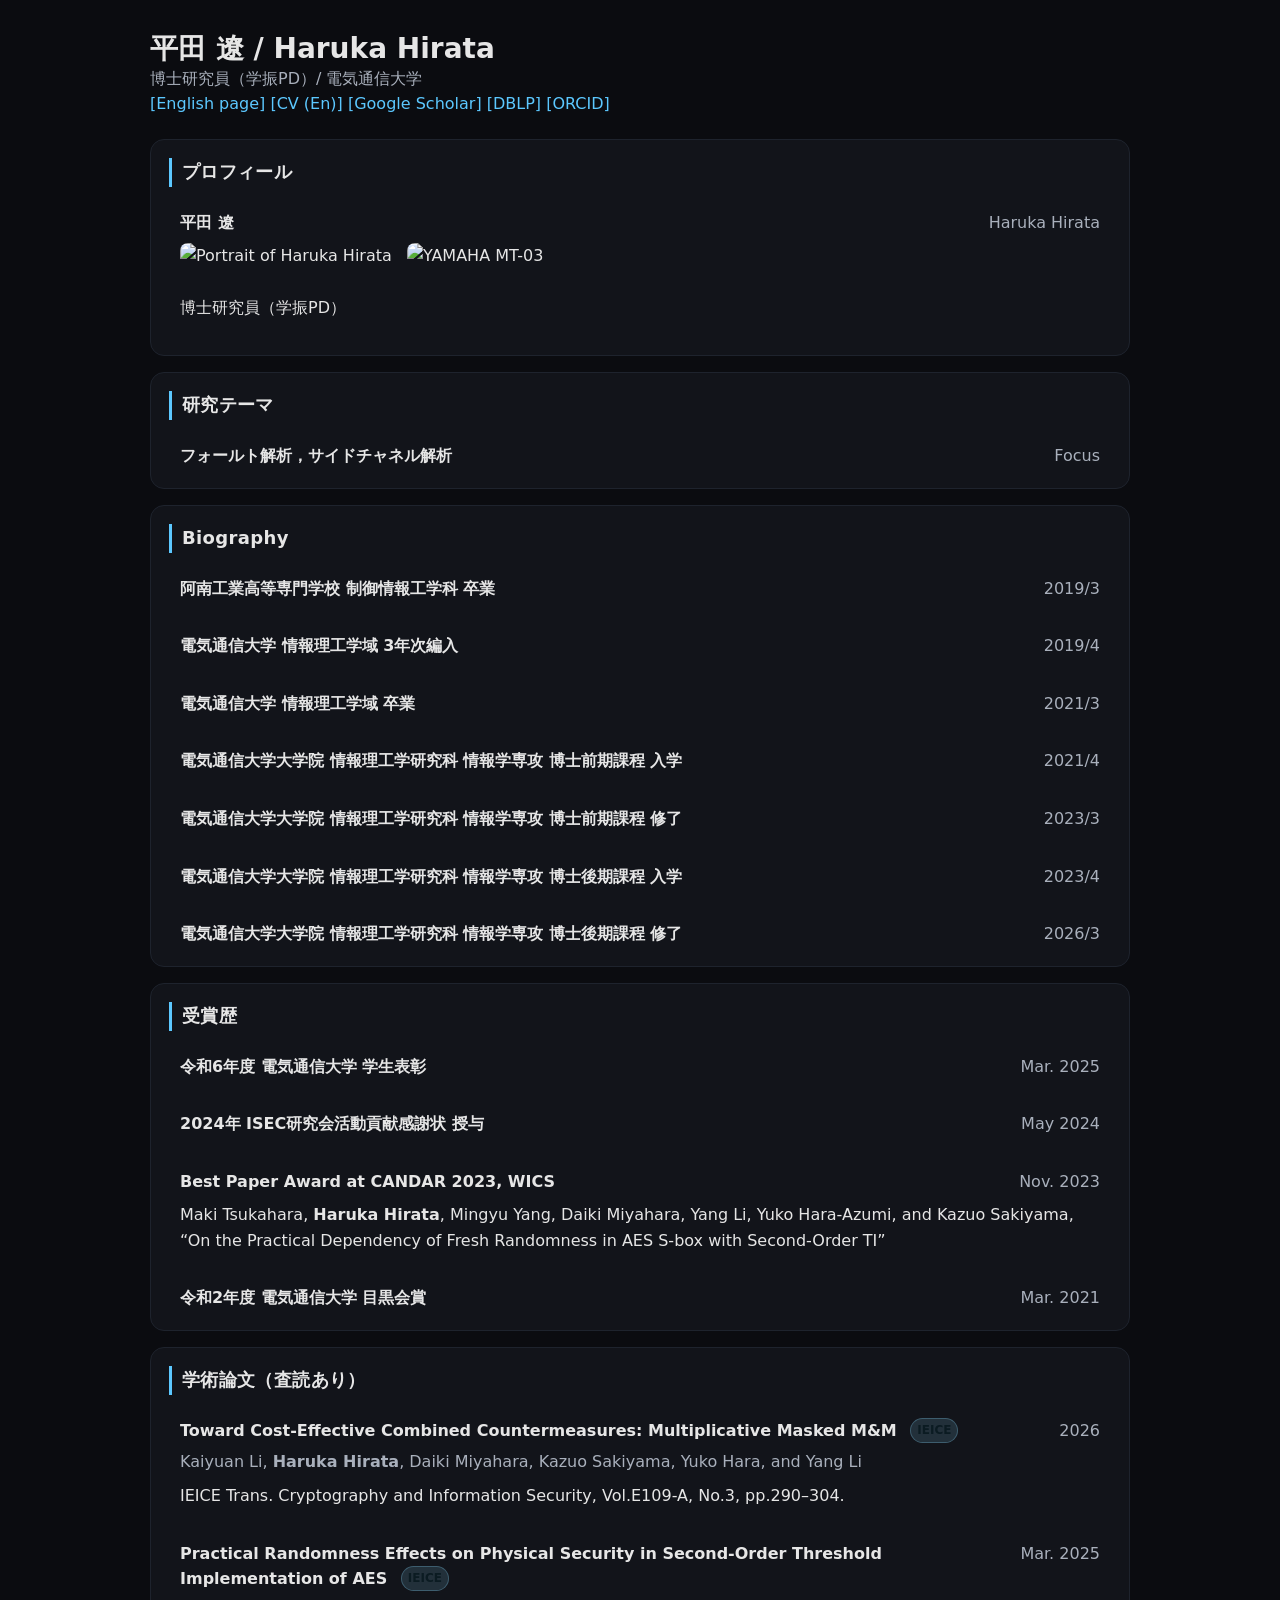
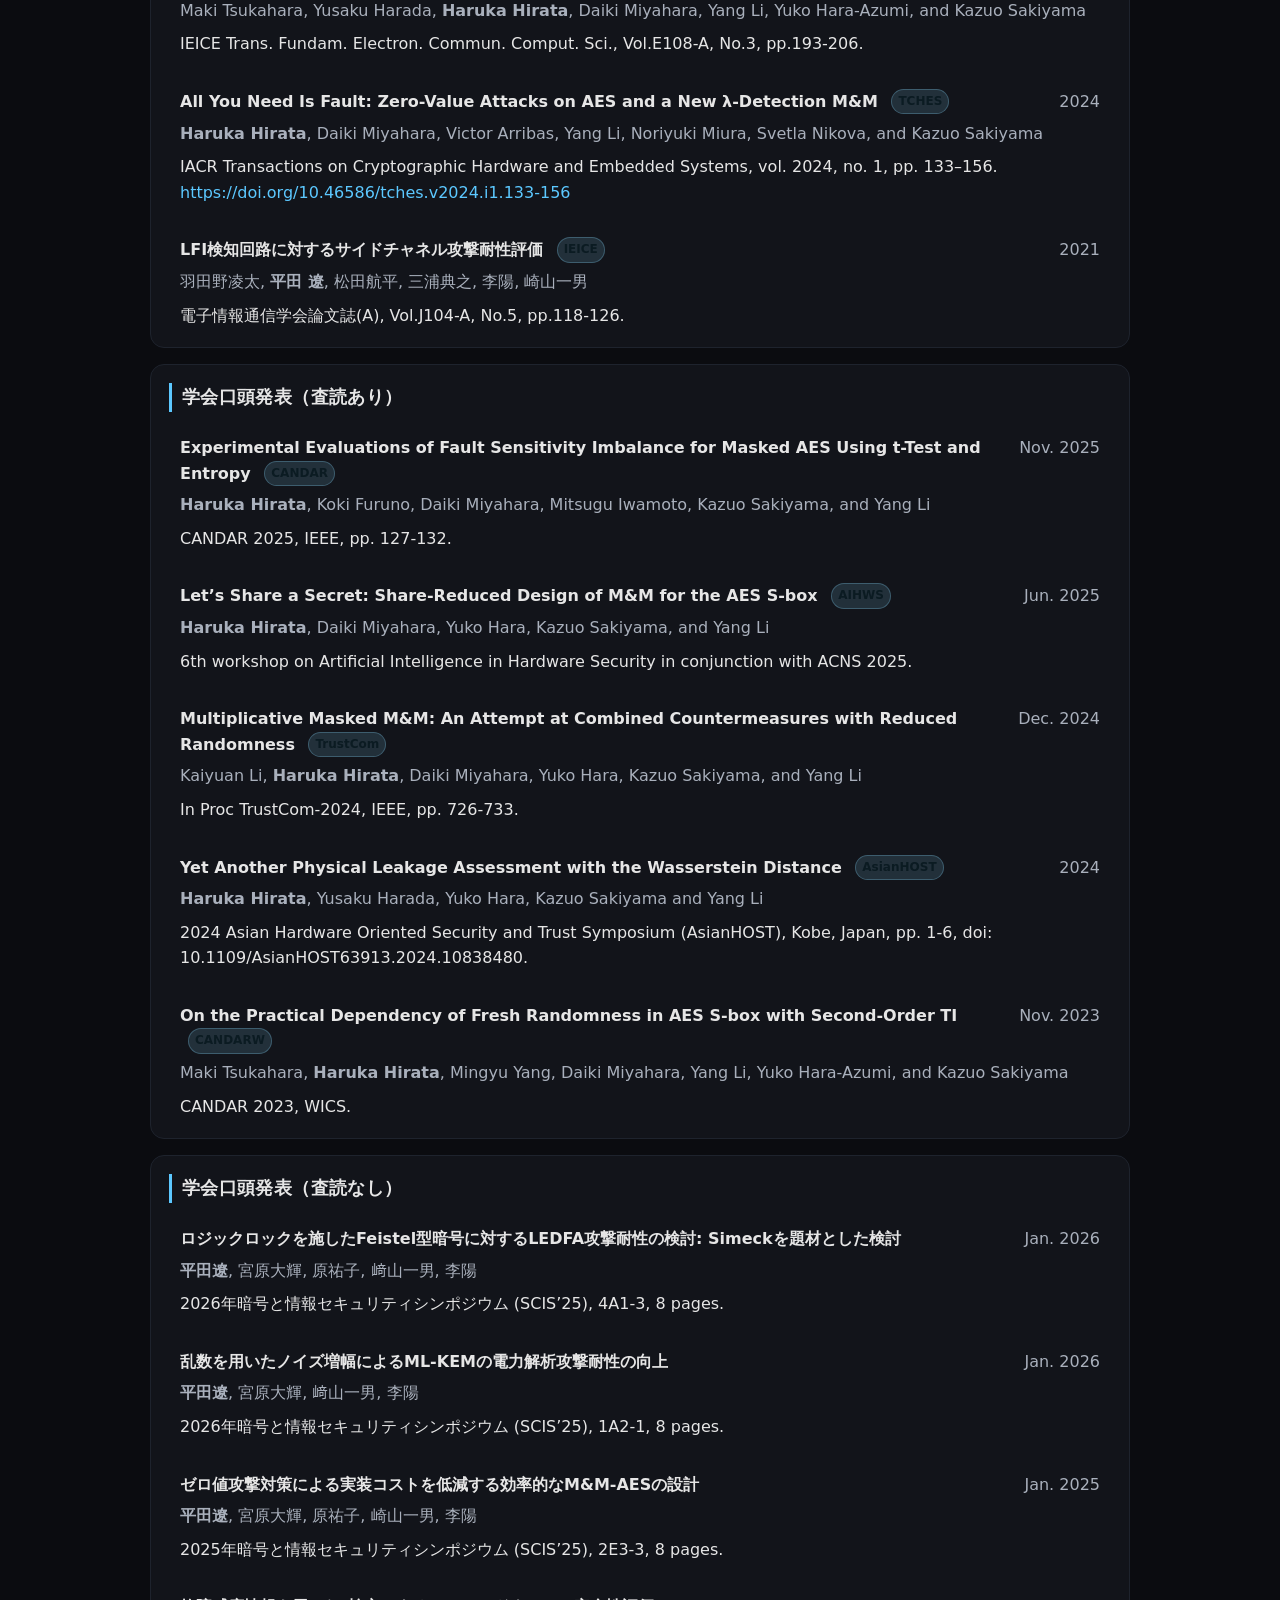
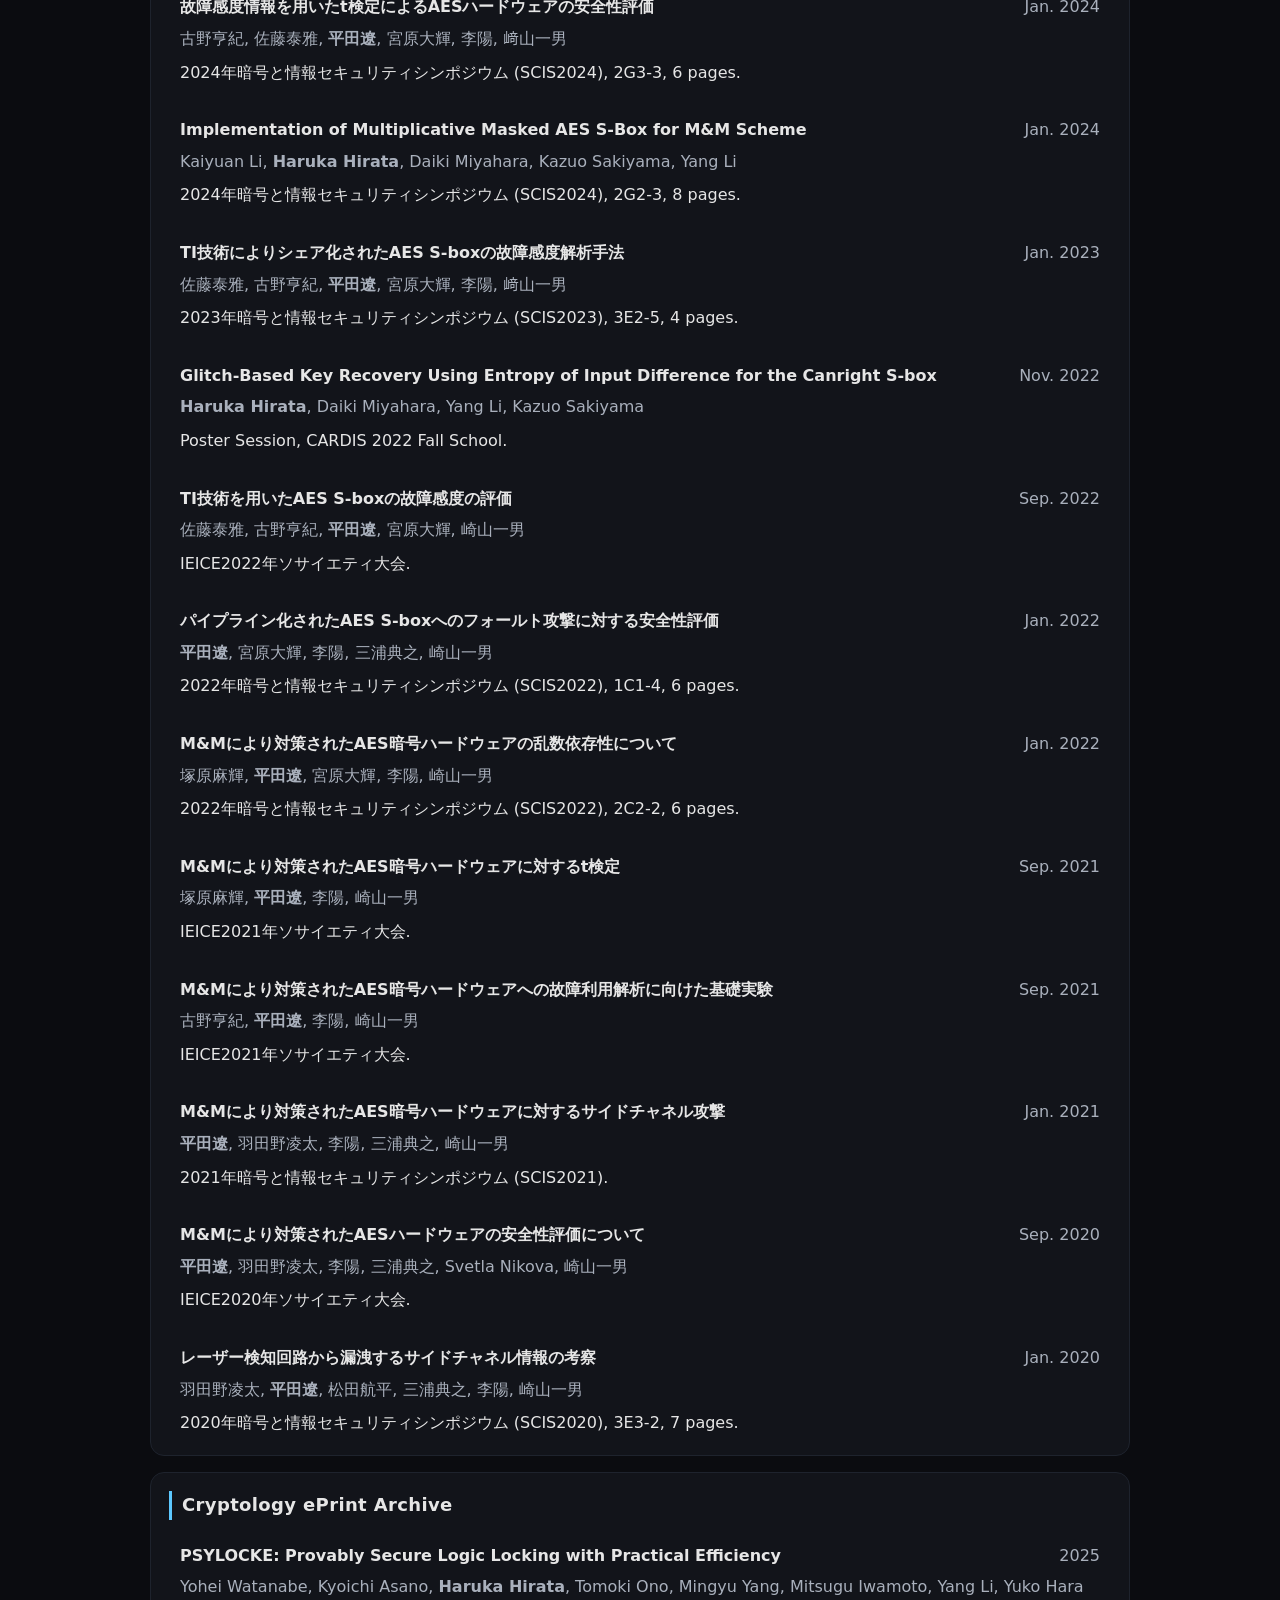
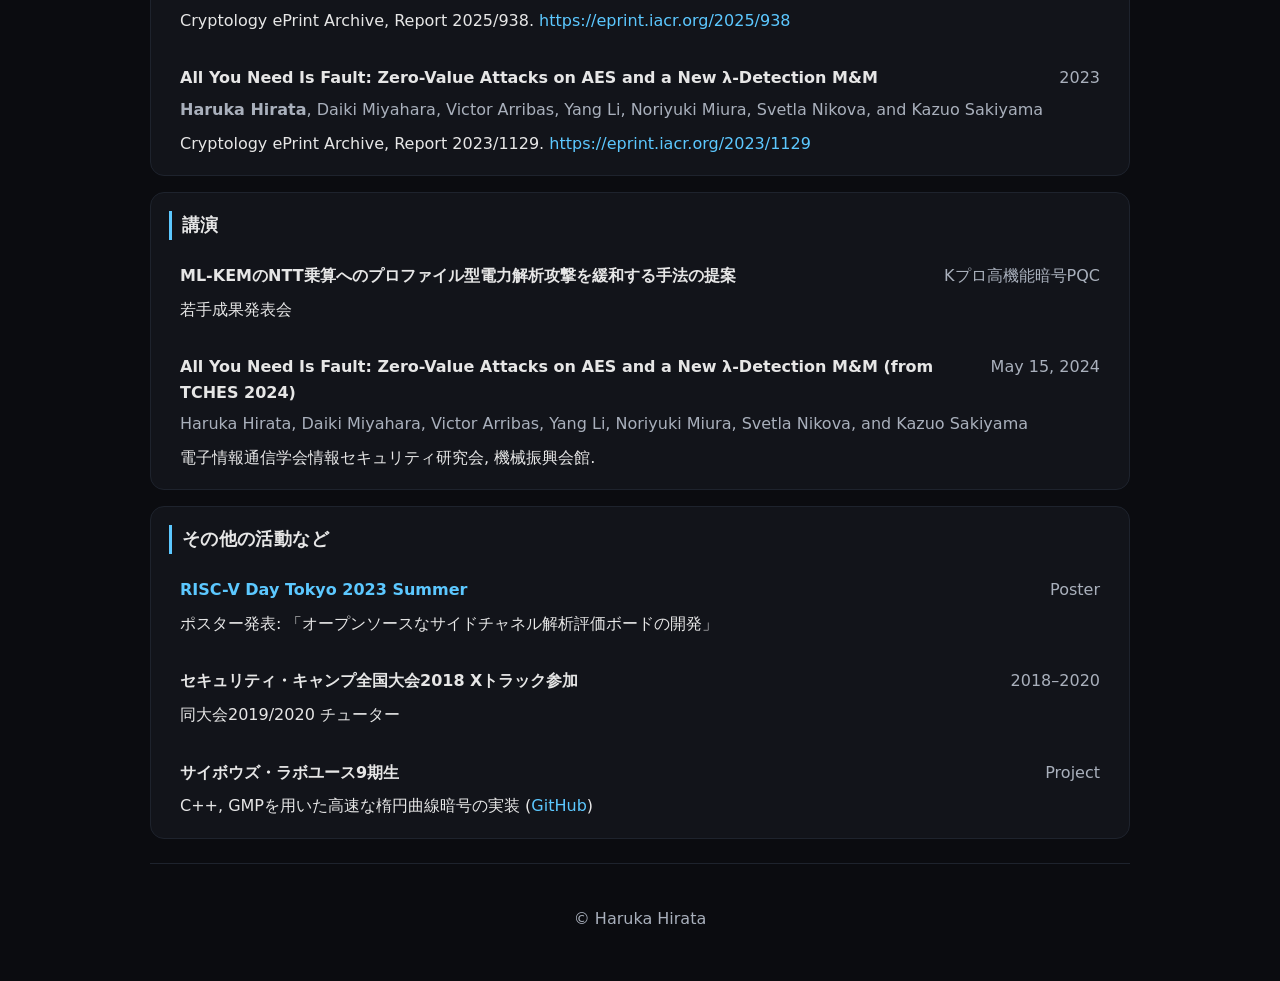
==== japanese/index.html @ 30c42cc2 "Add a Japanese page" ====
<!doctype html>
<html lang="ja">
<head>
  <meta charset="UTF-8" />
  <meta name="viewport" content="width=device-width, initial-scale=1.0" />
  <title>平田 遼 | Haruka Hirata</title>
  <link href="https://fonts.googleapis.com/css2?family=Inter:wght@400;600&display=swap" rel="stylesheet" />
  <link rel="stylesheet" href="../style.css" />
  <link rel="icon" href="../penguin_32x32.png" type="image/png" sizes="32x32" />
</head>
<body>
  <div class="wrap">
    <header>
      <div>
        <h1>平田 遼 / Haruka Hirata</h1>
        <div class="meta">博士研究員（学振PD）/ 電気通信大学</div>
        <a href="../">[English page]</a>
        <a href="https://drive.google.com/file/d/1CeqzKd4n4fNb-6pIijy2YtZ_A6EVpI9c/view?usp=sharing">[CV (En)]</a>
        <a href="https://scholar.google.com/citations?user=eU0fj1UAAAAJ">[Google Scholar]</a>
        <a href="https://dblp.org/pid/353/3855.html">[DBLP]</a>
        <a href="https://orcid.org/0009-0004-0997-3340">[ORCID]</a>
      </div>
    </header>

    <section id="profile">
      <h2>プロフィール</h2>
      <ul class="item-list">
        <li class="item">
          <div class="title">平田 遼</div>
          <div class="meta mono">Haruka Hirata</div>
          <div class="body">
            <img src="https://sakiyama-lab.jp/wp-content/uploads/PXL_20240907_181517117-624x470.jpg" alt="Portrait of Haruka Hirata" style="max-width: 320px; width: 100%; height: auto; border-radius: 8px; margin: 0 10px 10px 0;" />
            <img src="https://sakiyama-lab.jp/wp-content/uploads/IMG_1492-624x468.png" alt="YAMAHA MT-03" style="max-width: 320px; width: 100%; height: auto; border-radius: 8px; margin: 0 10px 10px 0;" />
            <p>博士研究員（学振PD）</p>
          </div>
        </li>
      </ul>
    </section>

    <section id="research-topics">
      <h2>研究テーマ</h2>
      <ul class="item-list">
        <li class="item">
          <div class="title">フォールト解析，サイドチャネル解析</div>
          <div class="meta mono">Focus</div>
        </li>
      </ul>
    </section>

    <section id="biography">
      <h2>Biography</h2>
      <ul class="item-list">
        <li class="item"><div class="title">阿南工業高等専門学校 制御情報工学科 卒業</div><div class="meta mono">2019/3</div></li>
        <li class="item"><div class="title">電気通信大学 情報理工学域 3年次編入</div><div class="meta mono">2019/4</div></li>
        <li class="item"><div class="title">電気通信大学 情報理工学域 卒業</div><div class="meta mono">2021/3</div></li>
        <li class="item"><div class="title">電気通信大学大学院 情報理工学研究科 情報学専攻 博士前期課程 入学</div><div class="meta mono">2021/4</div></li>
        <li class="item"><div class="title">電気通信大学大学院 情報理工学研究科 情報学専攻 博士前期課程 修了</div><div class="meta mono">2023/3</div></li>
        <li class="item"><div class="title">電気通信大学大学院 情報理工学研究科 情報学専攻 博士後期課程 入学</div><div class="meta mono">2023/4</div></li>
        <li class="item"><div class="title">電気通信大学大学院 情報理工学研究科 情報学専攻 博士後期課程 修了</div><div class="meta mono">2026/3</div></li>
      </ul>
    </section>

    <section id="awards">
      <h2>受賞歴</h2>
      <ul class="item-list">
        <li class="item"><div class="title">令和6年度 電気通信大学 学生表彰</div><div class="meta mono">Mar. 2025</div></li>
        <li class="item"><div class="title">2024年 ISEC研究会活動貢献感謝状 授与</div><div class="meta mono">May 2024</div></li>
        <li class="item">
          <div class="title">Best Paper Award at CANDAR 2023, WICS</div>
          <div class="meta mono">Nov. 2023</div>
          <div class="body">Maki Tsukahara, <strong>Haruka Hirata</strong>, Mingyu Yang, Daiki Miyahara, Yang Li, Yuko Hara-Azumi, and Kazuo Sakiyama, “On the Practical Dependency of Fresh Randomness in AES S-box with Second-Order TI”</div>
        </li>
        <li class="item"><div class="title">令和2年度 電気通信大学 目黒会賞</div><div class="meta mono">Mar. 2021</div></li>
      </ul>
    </section>

    <section id="journal-papers">
      <h2>学術論文（査読あり）</h2>
      <ul class="item-list">
        <li class="item">
          <div class="title">Toward Cost-Effective Combined Countermeasures: Multiplicative Masked M&amp;M <span class="label">IEICE</span></div>
          <div class="meta mono">2026</div>
          <div class="sub">Kaiyuan Li, <strong>Haruka Hirata</strong>, Daiki Miyahara, Kazuo Sakiyama, Yuko Hara, and Yang Li</div>
          <div class="body">IEICE Trans. Cryptography and Information Security, Vol.E109-A, No.3, pp.290–304.</div>
        </li>
        <li class="item">
          <div class="title">Practical Randomness Effects on Physical Security in Second-Order Threshold Implementation of AES <span class="label">IEICE</span></div>
          <div class="meta mono">Mar. 2025</div>
          <div class="sub">Maki Tsukahara, Yusaku Harada, <strong>Haruka Hirata</strong>, Daiki Miyahara, Yang Li, Yuko Hara-Azumi, and Kazuo Sakiyama</div>
          <div class="body">IEICE Trans. Fundam. Electron. Commun. Comput. Sci., Vol.E108-A, No.3, pp.193-206.</div>
        </li>
        <li class="item">
          <div class="title">All You Need Is Fault: Zero-Value Attacks on AES and a New &lambda;-Detection M&amp;M <span class="label">TCHES</span></div>
          <div class="meta mono">2024</div>
          <div class="sub"><strong>Haruka Hirata</strong>, Daiki Miyahara, Victor Arribas, Yang Li, Noriyuki Miura, Svetla Nikova, and Kazuo Sakiyama</div>
          <div class="body">IACR Transactions on Cryptographic Hardware and Embedded Systems, vol. 2024, no. 1, pp. 133–156. <a href="https://doi.org/10.46586/tches.v2024.i1.133-156">https://doi.org/10.46586/tches.v2024.i1.133-156</a></div>
        </li>
        <li class="item">
          <div class="title">LFI検知回路に対するサイドチャネル攻撃耐性評価 <span class="label">IEICE</span></div>
          <div class="meta mono">2021</div>
          <div class="sub">羽田野凌太, <strong>平田 遼</strong>, 松田航平, 三浦典之, 李陽, 崎山一男</div>
          <div class="body">電子情報通信学会論文誌(A), Vol.J104-A, No.5, pp.118-126.</div>
        </li>
      </ul>
    </section>

    <section id="reviewed-presentations">
      <h2>学会口頭発表（査読あり）</h2>
      <ul class="item-list">
        <li class="item"><div class="title">Experimental Evaluations of Fault Sensitivity Imbalance for Masked AES Using t-Test and Entropy <span class="label">CANDAR</span></div><div class="meta mono">Nov. 2025</div><div class="sub"><strong>Haruka Hirata</strong>, Koki Furuno, Daiki Miyahara, Mitsugu Iwamoto, Kazuo Sakiyama, and Yang Li</div><div class="body">CANDAR 2025, IEEE, pp. 127-132.</div></li>
        <li class="item"><div class="title">Let&#8217;s Share a Secret: Share-Reduced Design of M&amp;M for the AES S-box <span class="label">AIHWS</span></div><div class="meta mono">Jun. 2025</div><div class="sub"><strong>Haruka Hirata</strong>, Daiki Miyahara, Yuko Hara, Kazuo Sakiyama, and Yang Li</div><div class="body">6th workshop on Artificial Intelligence in Hardware Security in conjunction with ACNS 2025.</div></li>
        <li class="item"><div class="title">Multiplicative Masked M&amp;M: An Attempt at Combined Countermeasures with Reduced Randomness <span class="label">TrustCom</span></div><div class="meta mono">Dec. 2024</div><div class="sub">Kaiyuan Li, <strong>Haruka Hirata</strong>, Daiki Miyahara, Yuko Hara, Kazuo Sakiyama, and Yang Li</div><div class="body">In Proc TrustCom-2024, IEEE, pp. 726-733.</div></li>
        <li class="item"><div class="title">Yet Another Physical Leakage Assessment with the Wasserstein Distance <span class="label">AsianHOST</span></div><div class="meta mono">2024</div><div class="sub"><strong>Haruka Hirata</strong>, Yusaku Harada, Yuko Hara, Kazuo Sakiyama and Yang Li</div><div class="body">2024 Asian Hardware Oriented Security and Trust Symposium (AsianHOST), Kobe, Japan, pp. 1-6, doi: 10.1109/AsianHOST63913.2024.10838480.</div></li>
        <li class="item"><div class="title">On the Practical Dependency of Fresh Randomness in AES S-box with Second-Order TI <span class="label">CANDARW</span></div><div class="meta mono">Nov. 2023</div><div class="sub">Maki Tsukahara, <strong>Haruka Hirata</strong>, Mingyu Yang, Daiki Miyahara, Yang Li, Yuko Hara-Azumi, and Kazuo Sakiyama</div><div class="body">CANDAR 2023, WICS.</div></li>
      </ul>
    </section>

    <section id="non-reviewed-presentations">
      <h2>学会口頭発表（査読なし）</h2>
      <ul class="item-list">
        <li class="item"><div class="title">ロジックロックを施したFeistel型暗号に対するLEDFA攻撃耐性の検討: Simeckを題材とした検討</div><div class="meta mono">Jan. 2026</div><div class="sub"><strong>平田遼</strong>, 宮原大輝, 原祐子, 﨑山一男, 李陽</div><div class="body">2026年暗号と情報セキュリティシンポジウム (SCIS’25), 4A1-3, 8 pages.</div></li>
        <li class="item"><div class="title">乱数を用いたノイズ増幅によるML-KEMの電力解析攻撃耐性の向上</div><div class="meta mono">Jan. 2026</div><div class="sub"><strong>平田遼</strong>, 宮原大輝, 﨑山一男, 李陽</div><div class="body">2026年暗号と情報セキュリティシンポジウム (SCIS’25), 1A2-1, 8 pages.</div></li>
        <li class="item"><div class="title">ゼロ値攻撃対策による実装コストを低減する効率的なM&amp;M-AESの設計</div><div class="meta mono">Jan. 2025</div><div class="sub"><strong>平田遼</strong>, 宮原大輝, 原祐子, 崎山一男, 李陽</div><div class="body">2025年暗号と情報セキュリティシンポジウム (SCIS’25), 2E3-3, 8 pages.</div></li>
        <li class="item"><div class="title">故障感度情報を用いたt検定によるAESハードウェアの安全性評価</div><div class="meta mono">Jan. 2024</div><div class="sub">古野亨紀, 佐藤泰雅, <strong>平田遼</strong>, 宮原大輝, 李陽, 﨑山一男</div><div class="body">2024年暗号と情報セキュリティシンポジウム (SCIS2024), 2G3-3, 6 pages.</div></li>
        <li class="item"><div class="title">Implementation of Multiplicative Masked AES S-Box for M&amp;M Scheme</div><div class="meta mono">Jan. 2024</div><div class="sub">Kaiyuan Li, <strong>Haruka Hirata</strong>, Daiki Miyahara, Kazuo Sakiyama, Yang Li</div><div class="body">2024年暗号と情報セキュリティシンポジウム (SCIS2024), 2G2-3, 8 pages.</div></li>
        <li class="item"><div class="title">TI技術によりシェア化されたAES S-boxの故障感度解析手法</div><div class="meta mono">Jan. 2023</div><div class="sub">佐藤泰雅, 古野亨紀, <strong>平田遼</strong>, 宮原大輝, 李陽, 﨑山一男</div><div class="body">2023年暗号と情報セキュリティシンポジウム (SCIS2023), 3E2-5, 4 pages.</div></li>
        <li class="item"><div class="title">Glitch-Based Key Recovery Using Entropy of Input Difference for the Canright S-box</div><div class="meta mono">Nov. 2022</div><div class="sub"><strong>Haruka Hirata</strong>, Daiki Miyahara, Yang Li, Kazuo Sakiyama</div><div class="body">Poster Session, CARDIS 2022 Fall School.</div></li>
        <li class="item"><div class="title">TI技術を用いたAES S-boxの故障感度の評価</div><div class="meta mono">Sep. 2022</div><div class="sub">佐藤泰雅, 古野亨紀, <strong>平田遼</strong>, 宮原大輝, 崎山一男</div><div class="body">IEICE2022年ソサイエティ大会.</div></li>
        <li class="item"><div class="title">パイプライン化されたAES S-boxへのフォールト攻撃に対する安全性評価</div><div class="meta mono">Jan. 2022</div><div class="sub"><strong>平田遼</strong>, 宮原大輝, 李陽, 三浦典之, 崎山一男</div><div class="body">2022年暗号と情報セキュリティシンポジウム (SCIS2022), 1C1-4, 6 pages.</div></li>
        <li class="item"><div class="title">M&amp;Mにより対策されたAES暗号ハードウェアの乱数依存性について</div><div class="meta mono">Jan. 2022</div><div class="sub">塚原麻輝, <strong>平田遼</strong>, 宮原大輝, 李陽, 崎山一男</div><div class="body">2022年暗号と情報セキュリティシンポジウム (SCIS2022), 2C2-2, 6 pages.</div></li>
        <li class="item"><div class="title">M&amp;Mにより対策されたAES暗号ハードウェアに対するt検定</div><div class="meta mono">Sep. 2021</div><div class="sub">塚原麻輝, <strong>平田遼</strong>, 李陽, 崎山一男</div><div class="body">IEICE2021年ソサイエティ大会.</div></li>
        <li class="item"><div class="title">M&amp;Mにより対策されたAES暗号ハードウェアへの故障利用解析に向けた基礎実験</div><div class="meta mono">Sep. 2021</div><div class="sub">古野亨紀, <strong>平田遼</strong>, 李陽, 崎山一男</div><div class="body">IEICE2021年ソサイエティ大会.</div></li>
        <li class="item"><div class="title">M&amp;Mにより対策されたAES暗号ハードウェアに対するサイドチャネル攻撃</div><div class="meta mono">Jan. 2021</div><div class="sub"><strong>平田遼</strong>, 羽田野凌太, 李陽, 三浦典之, 崎山一男</div><div class="body">2021年暗号と情報セキュリティシンポジウム (SCIS2021).</div></li>
        <li class="item"><div class="title">M&amp;Mにより対策されたAESハードウェアの安全性評価について</div><div class="meta mono">Sep. 2020</div><div class="sub"><strong>平田遼</strong>, 羽田野凌太, 李陽, 三浦典之, Svetla Nikova, 崎山一男</div><div class="body">IEICE2020年ソサイエティ大会.</div></li>
        <li class="item"><div class="title">レーザー検知回路から漏洩するサイドチャネル情報の考察</div><div class="meta mono">Jan. 2020</div><div class="sub">羽田野凌太, <strong>平田遼</strong>, 松田航平, 三浦典之, 李陽, 崎山一男</div><div class="body">2020年暗号と情報セキュリティシンポジウム (SCIS2020), 3E3-2, 7 pages.</div></li>
      </ul>
    </section>

    <section id="eprint">
      <h2>Cryptology ePrint Archive</h2>
      <ul class="item-list">
        <li class="item"><div class="title">PSYLOCKE: Provably Secure Logic Locking with Practical Efficiency</div><div class="meta mono">2025</div><div class="sub">Yohei Watanabe, Kyoichi Asano, <strong>Haruka Hirata</strong>, Tomoki Ono, Mingyu Yang, Mitsugu Iwamoto, Yang Li, Yuko Hara</div><div class="body">Cryptology ePrint Archive, Report 2025/938. <a href="https://eprint.iacr.org/2025/938">https://eprint.iacr.org/2025/938</a></div></li>
        <li class="item"><div class="title">All You Need Is Fault: Zero-Value Attacks on AES and a New &lambda;-Detection M&amp;M</div><div class="meta mono">2023</div><div class="sub"><strong>Haruka Hirata</strong>, Daiki Miyahara, Victor Arribas, Yang Li, Noriyuki Miura, Svetla Nikova, and Kazuo Sakiyama</div><div class="body">Cryptology ePrint Archive, Report 2023/1129. <a href="https://eprint.iacr.org/2023/1129">https://eprint.iacr.org/2023/1129</a></div></li>
      </ul>
    </section>

    <section id="talks">
      <h2>講演</h2>
      <ul class="item-list">
        <li class="item"><div class="title">ML-KEMのNTT乗算へのプロファイル型電力解析攻撃を緩和する手法の提案</div><div class="meta mono">Kプロ高機能暗号PQC</div><div class="body">若手成果発表会</div></li>
        <li class="item"><div class="title">All You Need Is Fault: Zero-Value Attacks on AES and a New &lambda;-Detection M&amp;M (from TCHES 2024)</div><div class="meta mono">May 15, 2024</div><div class="sub">Haruka Hirata, Daiki Miyahara, Victor Arribas, Yang Li, Noriyuki Miura, Svetla Nikova, and Kazuo Sakiyama</div><div class="body">電子情報通信学会情報セキュリティ研究会, 機械振興会館.</div></li>
      </ul>
    </section>

    <section id="activities">
      <h2>その他の活動など</h2>
      <ul class="item-list">
        <li class="item"><div class="title"><a href="https://riscv.or.jp/risc-v-day-tokyo-2023-summer/">RISC-V Day Tokyo 2023 Summer</a></div><div class="meta mono">Poster</div><div class="body">ポスター発表: 「オープンソースなサイドチャネル解析評価ボードの開発」</div></li>
        <li class="item"><div class="title">セキュリティ・キャンプ全国大会2018 Xトラック参加</div><div class="meta mono">2018–2020</div><div class="body">同大会2019/2020 チューター</div></li>
        <li class="item"><div class="title">サイボウズ・ラボユース9期生</div><div class="meta mono">Project</div><div class="body">C++, GMPを用いた高速な楕円曲線暗号の実装 (<a href="https://github.com/ykm11/lab-youth/tree/master/ellipticCurve">GitHub</a>)</div></li>
      </ul>
    </section>

    <hr />
    <footer>© Haruka Hirata</footer>
  </div>
</body>
</html>
---- style.css ----
:root{
  --bg:#0b0c10;
  --card:#12141a;
  --text:#e6e6e6;
  --muted:#a9b0bc;
  --accent:#5cc8ff;
  --rule:#1e232d;
}

html,body{
  margin:0; padding:0;
  background:var(--bg); color:var(--text);
  font:16px/1.6 system-ui,-apple-system,Segoe UI,Roboto,Helvetica,Arial,
       "Apple Color Emoji","Segoe UI Emoji";
}

a{ color:var(--accent); text-decoration:none }
a:hover{ text-decoration:underline }

.wrap{ max-width:980px; margin:0 auto; padding:32px 20px }

header{ display:flex; flex-wrap:wrap; align-items:center; gap:16px 24px; margin-bottom:22px }
header h1{ font-size:28px; line-height:1.2; margin:0 }
header .meta{ color:var(--muted) }
.desc{ margin-top:4px; color:var(--muted) }

/* セクション共通 */
section{
  background:var(--card);
  border:1px solid var(--rule);
  border-radius:14px;
  padding:18px 18px 8px;
  margin:16px 0;
}
section h2{
  font-size:18px; letter-spacing:.02em; margin:0 0 12px 0;
  border-left:3px solid var(--accent); padding-left:10px;
}

/* 項目共通 */
.item-list{ list-style:none; margin:0; padding:0; display:flex; flex-direction:column; gap:10px }
.item{
  display:grid; grid-template-columns:1fr auto;
  gap:6px 14px; padding:10px; border-radius:10px; border:1px solid transparent;
}
.item:hover{ border-color:var(--rule); background:rgba(255,255,255,0.02) }

.item .title{ font-weight:600 }
.item .title .label{
  display:inline-block; font-size:12px; font-weight:600;
  color:#0b1b22; background:#89d8ff24; border:1px solid #89d8ff44;
  padding:2px 6px; border-radius:999px; margin-left:8px; vertical-align:2px;
}
.item .meta{ color:var(--muted); white-space:nowrap }
.item .sub{ grid-column:1/-1; color:var(--muted) }
.item .body{ grid-column:1/-1; margin-top:2px }

.tags{ display:flex; flex-wrap:wrap; gap:6px; margin-top:6px }
.tag{ font-size:12px; color:var(--muted); border:1px solid var(--rule); padding:2px 8px; border-radius:999px }

/* 数字の桁揃え用 */
.mono{ font-variant-numeric:tabular-nums }

/* 区切り線・フッタ */
hr{ height:1px; border:0; background:var(--rule); margin:24px 0 }
footer{ color:var(--muted); text-align:center; padding:18px 0 }

/* スマホ最適化 */
@media (max-width:640px){
  .item{ grid-template-columns:1fr }
  .item .meta{ order:2 }
}
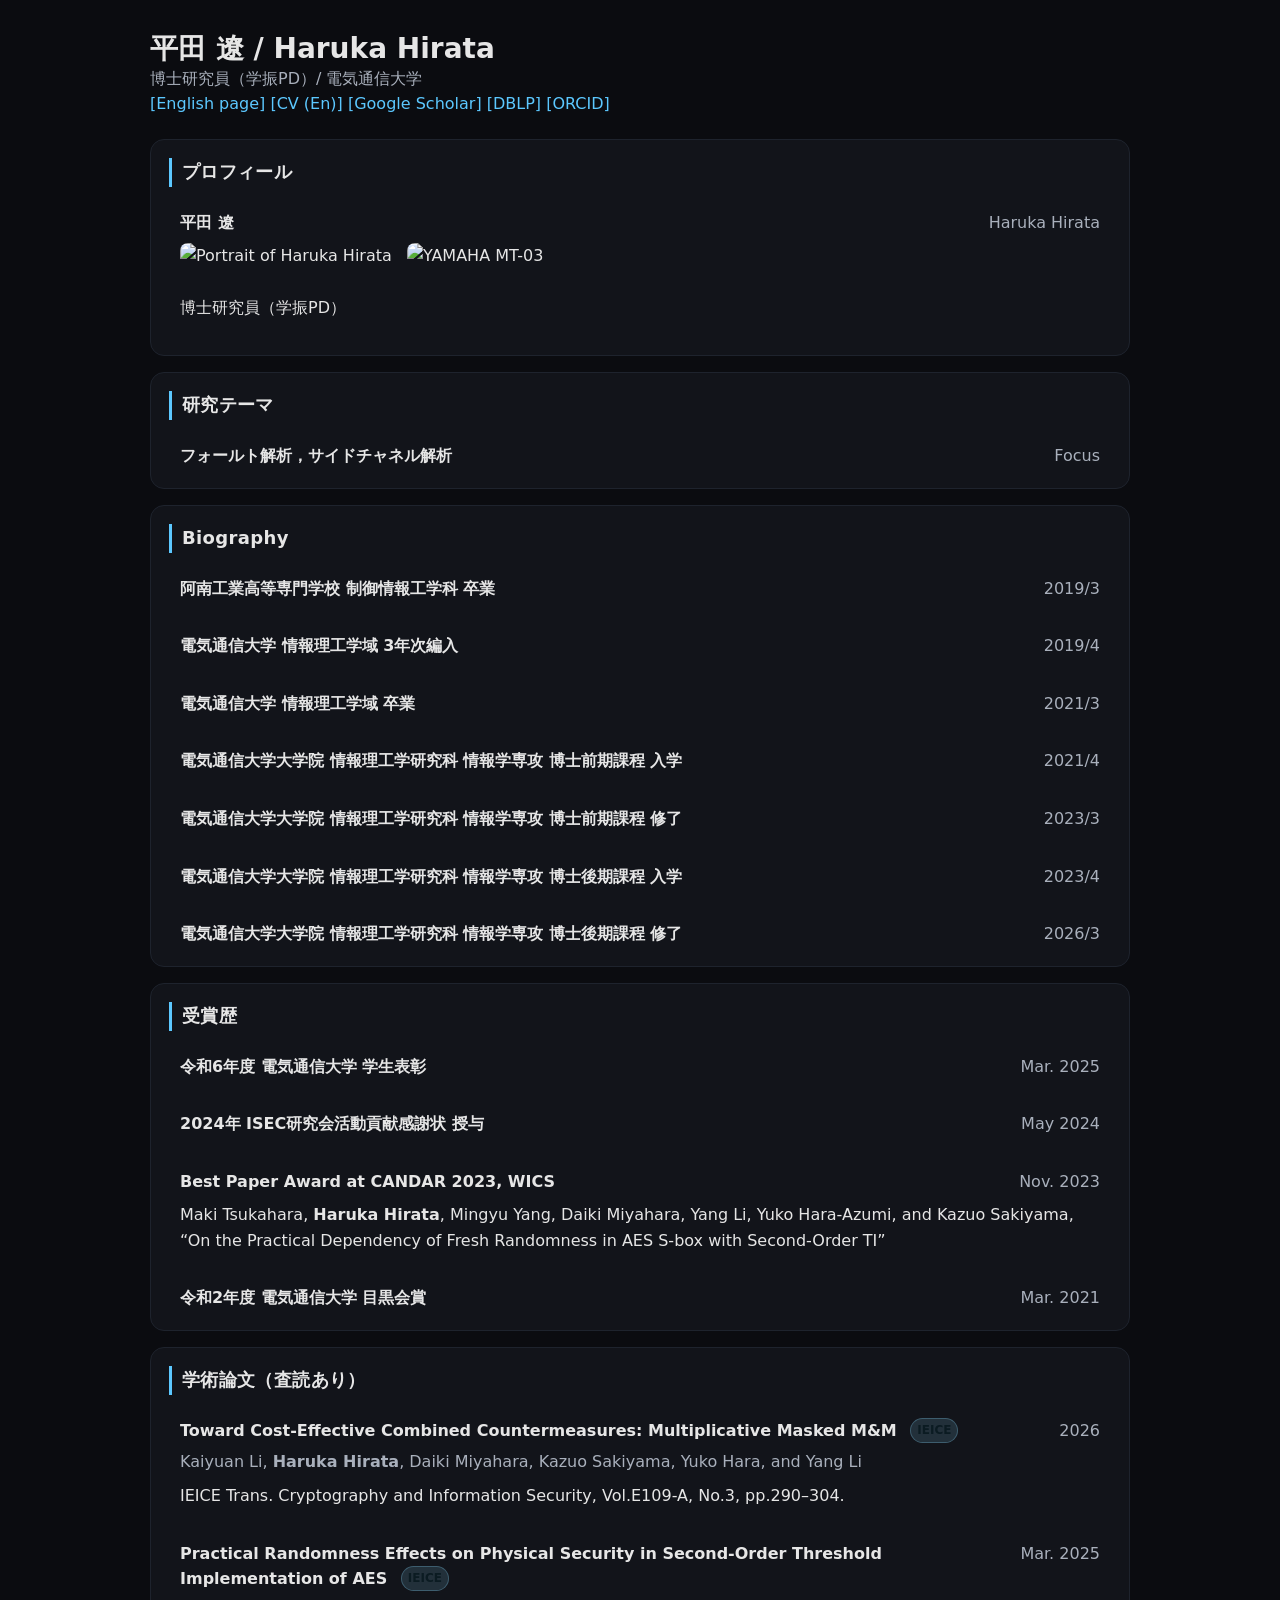
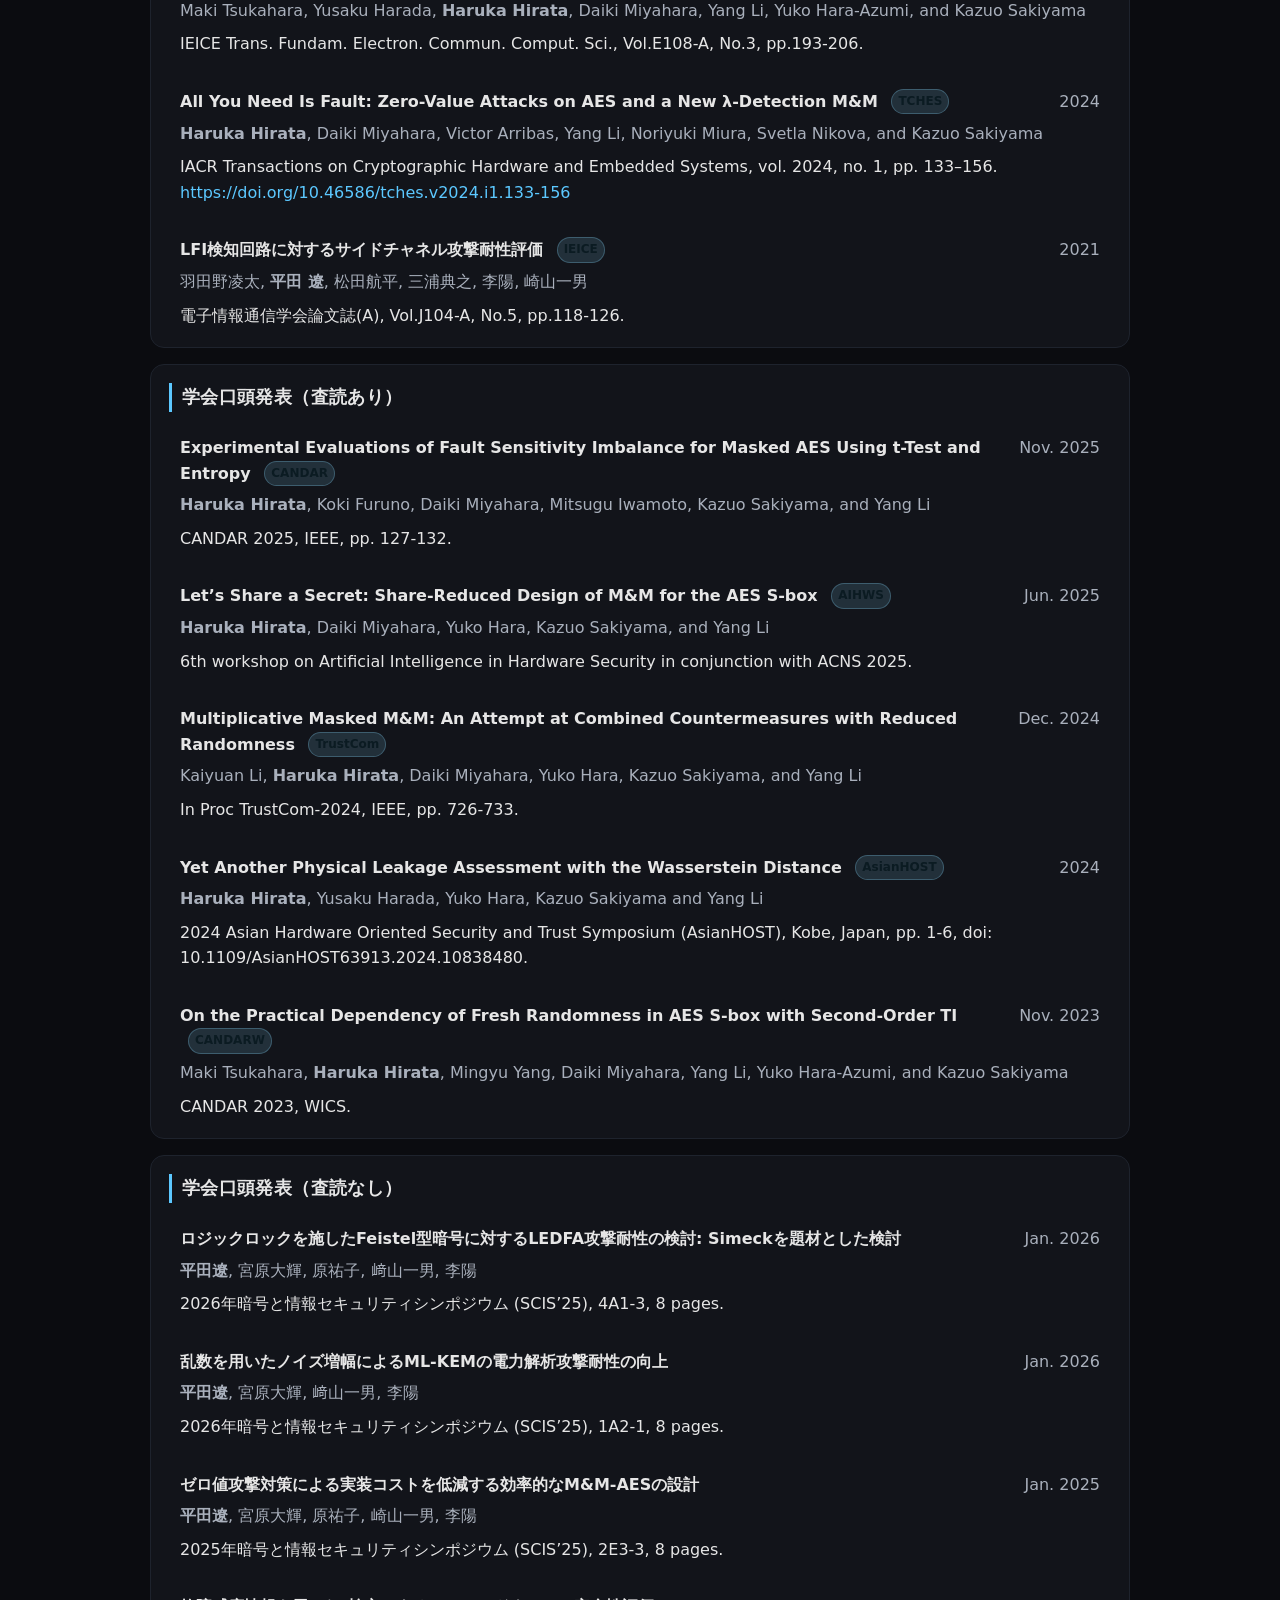
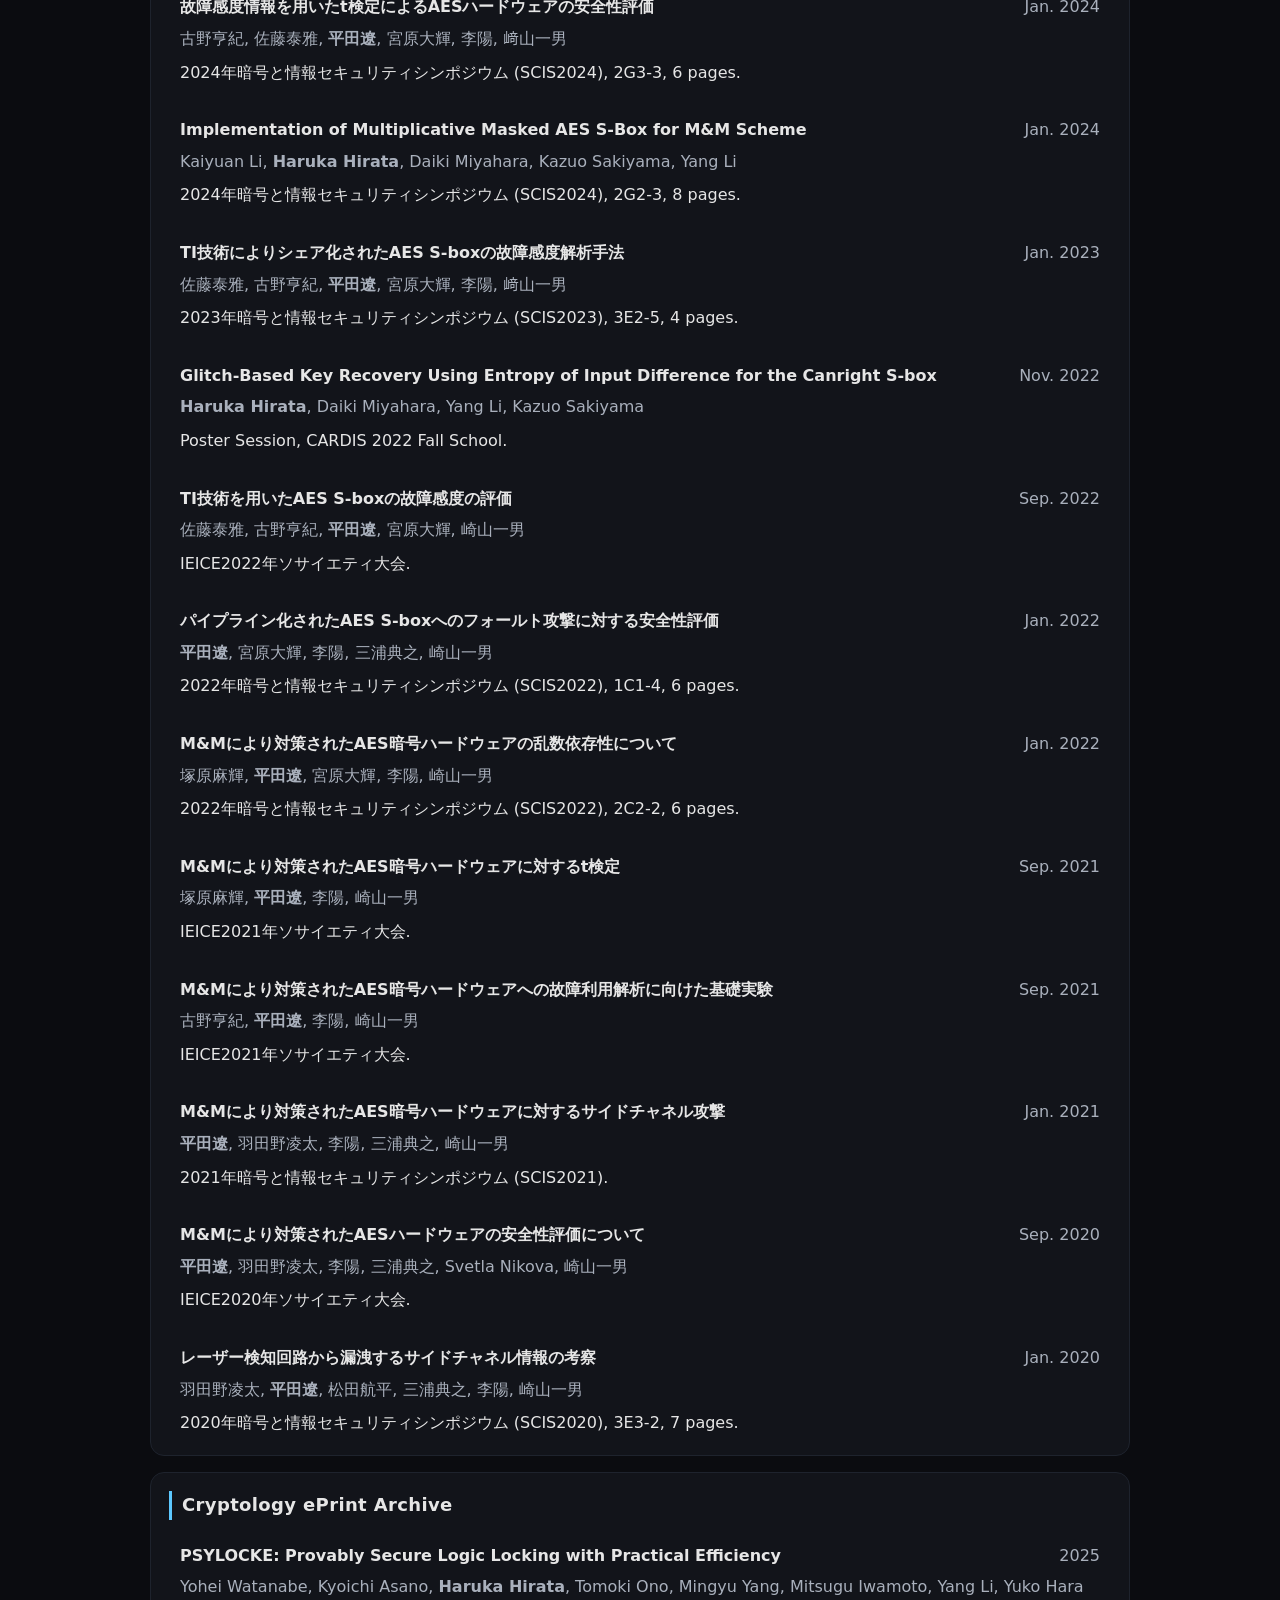
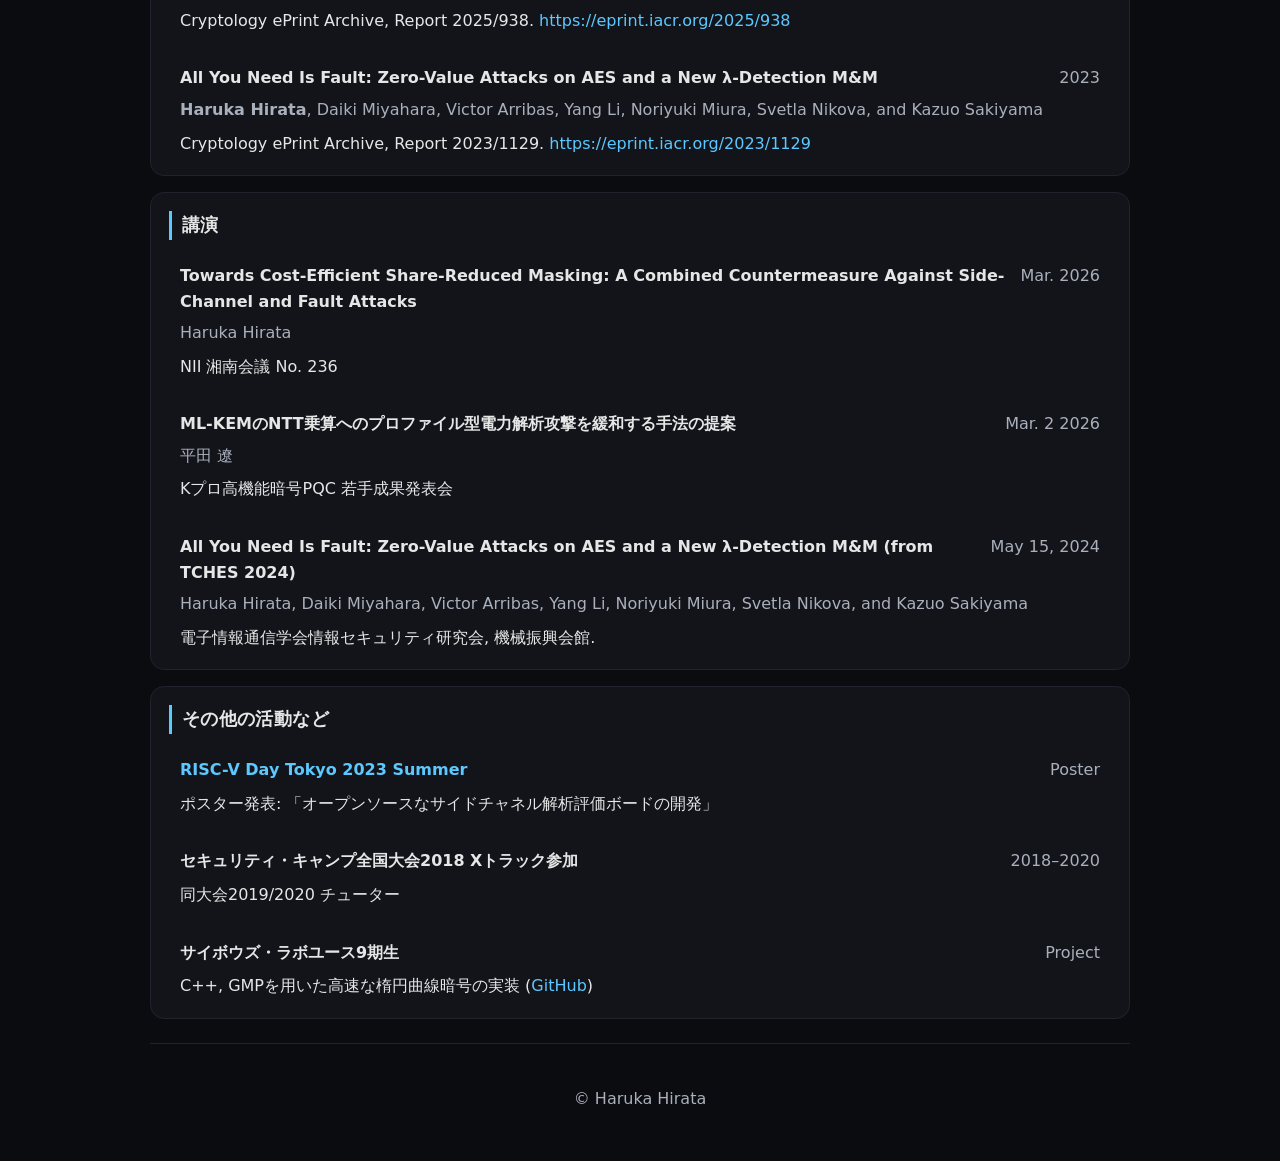
==== commit ff6da44c: "Add new talks to the conference section" ====
--- a/japanese/index.html
+++ b/japanese/index.html
@@ -147,8 +147,23 @@
     <section id="talks">
       <h2>講演</h2>
       <ul class="item-list">
-        <li class="item"><div class="title">ML-KEMのNTT乗算へのプロファイル型電力解析攻撃を緩和する手法の提案</div><div class="meta mono">Kプロ高機能暗号PQC</div><div class="body">若手成果発表会</div></li>
-        <li class="item"><div class="title">All You Need Is Fault: Zero-Value Attacks on AES and a New &lambda;-Detection M&amp;M (from TCHES 2024)</div><div class="meta mono">May 15, 2024</div><div class="sub">Haruka Hirata, Daiki Miyahara, Victor Arribas, Yang Li, Noriyuki Miura, Svetla Nikova, and Kazuo Sakiyama</div><div class="body">電子情報通信学会情報セキュリティ研究会, 機械振興会館.</div></li>
+        <li class="item">
+            <div class="title">Towards Cost-Efficient Share-Reduced Masking: A Combined Countermeasure Against Side-Channel and Fault Attacks</div>
+            <div class="meta mono">Mar. 2026</div>
+            <div class="sub">Haruka Hirata</div>
+            <div class="body">NII 湘南会議 No. 236</div>
+        </li>
+        <li class="item">
+            <div class="title">ML-KEMのNTT乗算へのプロファイル型電力解析攻撃を緩和する手法の提案</div>
+            <div class="meta mono">Mar. 2 2026</div>
+            <div class="sub">平田 遼</div>
+            <div class="body">Kプロ高機能暗号PQC 若手成果発表会</div></li>
+        <li class="item">
+            <div class="title">All You Need Is Fault: Zero-Value Attacks on AES and a New &lambda;-Detection M&amp;M (from TCHES 2024)</div>
+            <div class="meta mono">May 15, 2024</div>
+            <div class="sub">Haruka Hirata, Daiki Miyahara, Victor Arribas, Yang Li, Noriyuki Miura, Svetla Nikova, and Kazuo Sakiyama</div>
+            <div class="body">電子情報通信学会情報セキュリティ研究会, 機械振興会館.</div>
+        </li>
       </ul>
     </section>
 
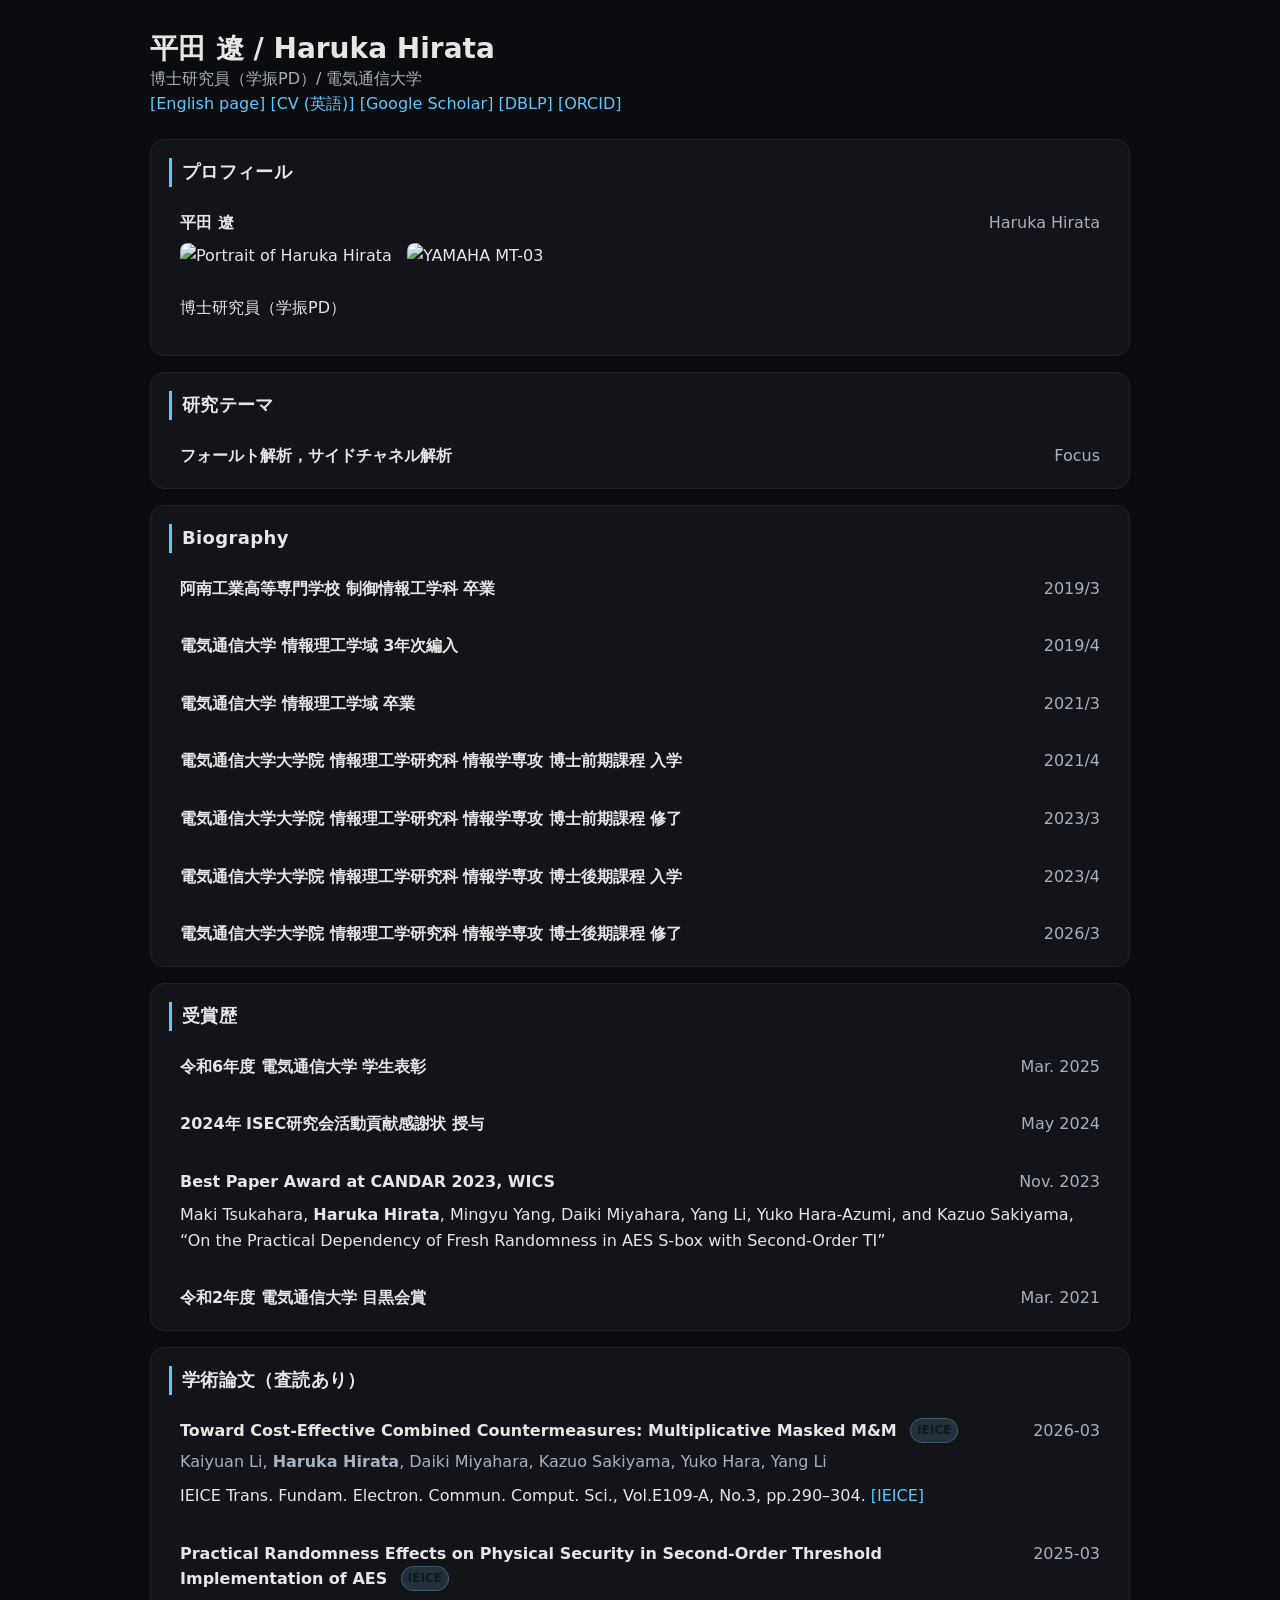
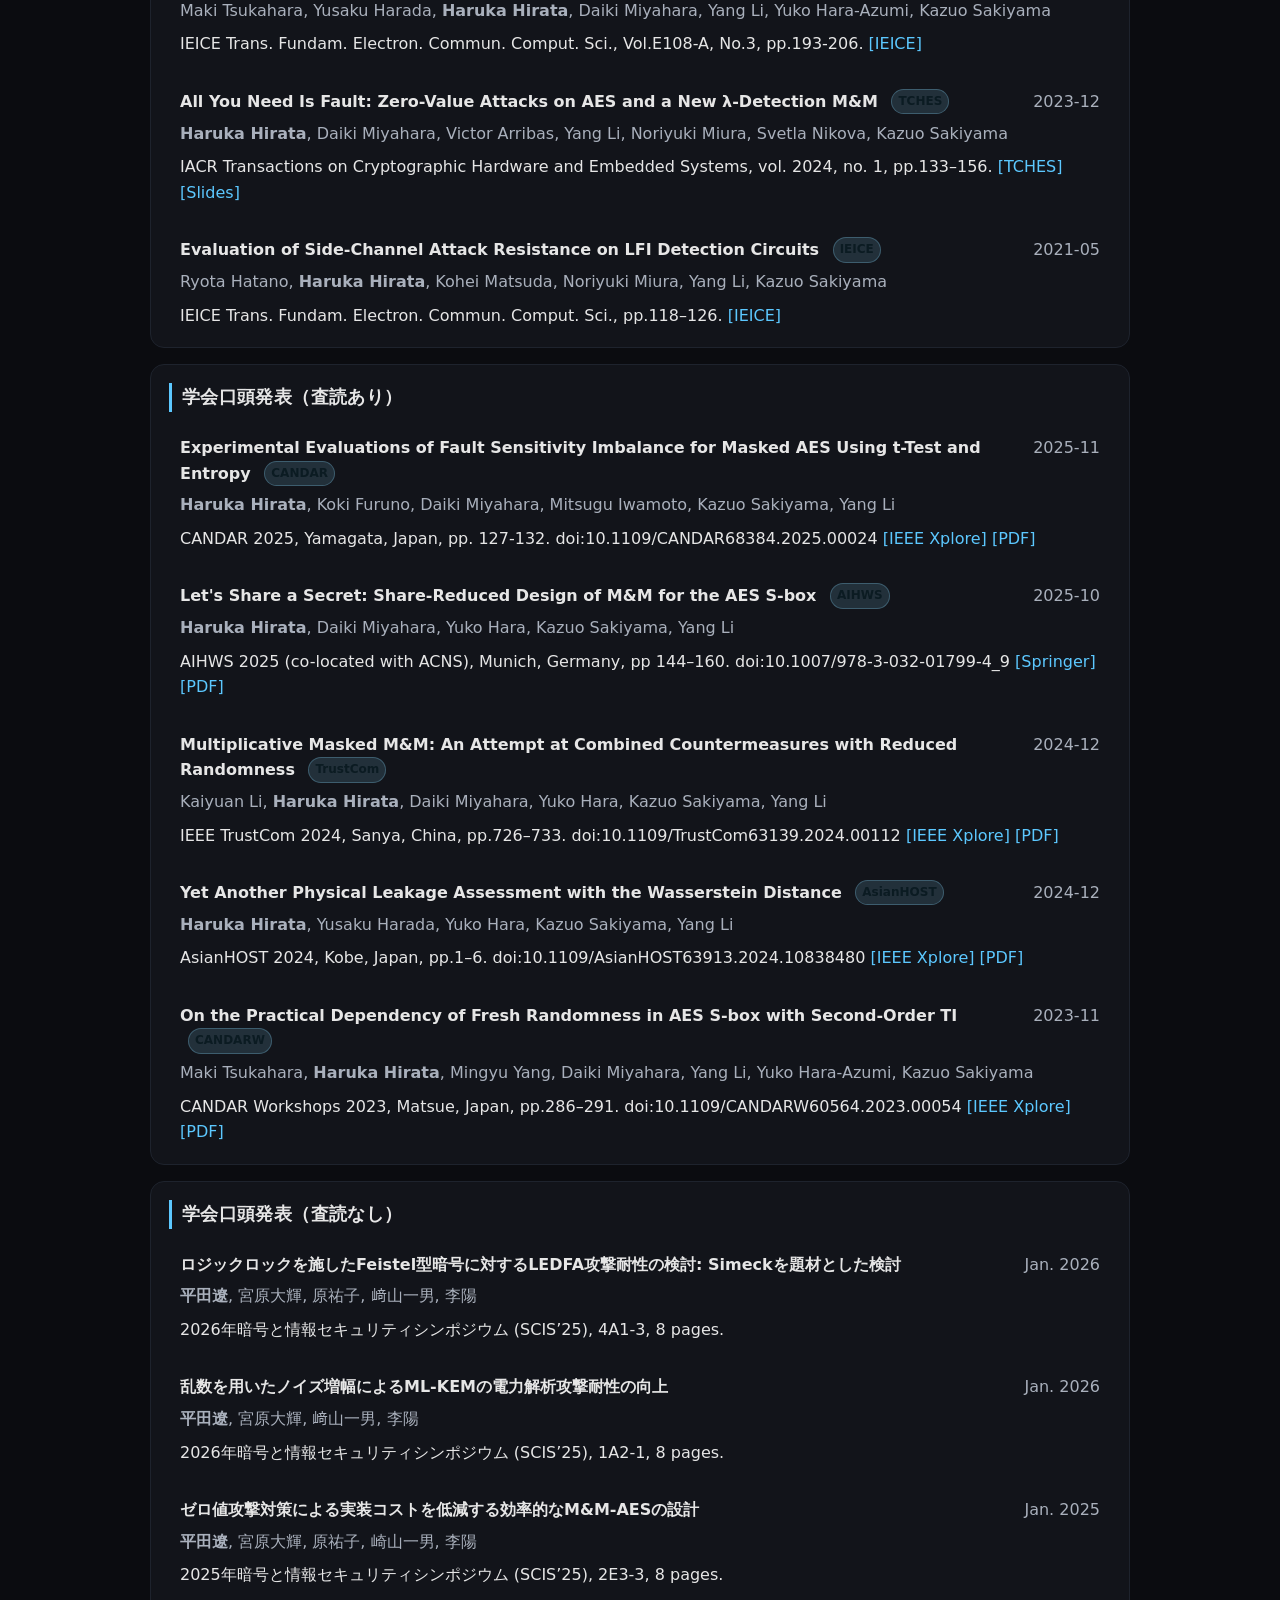
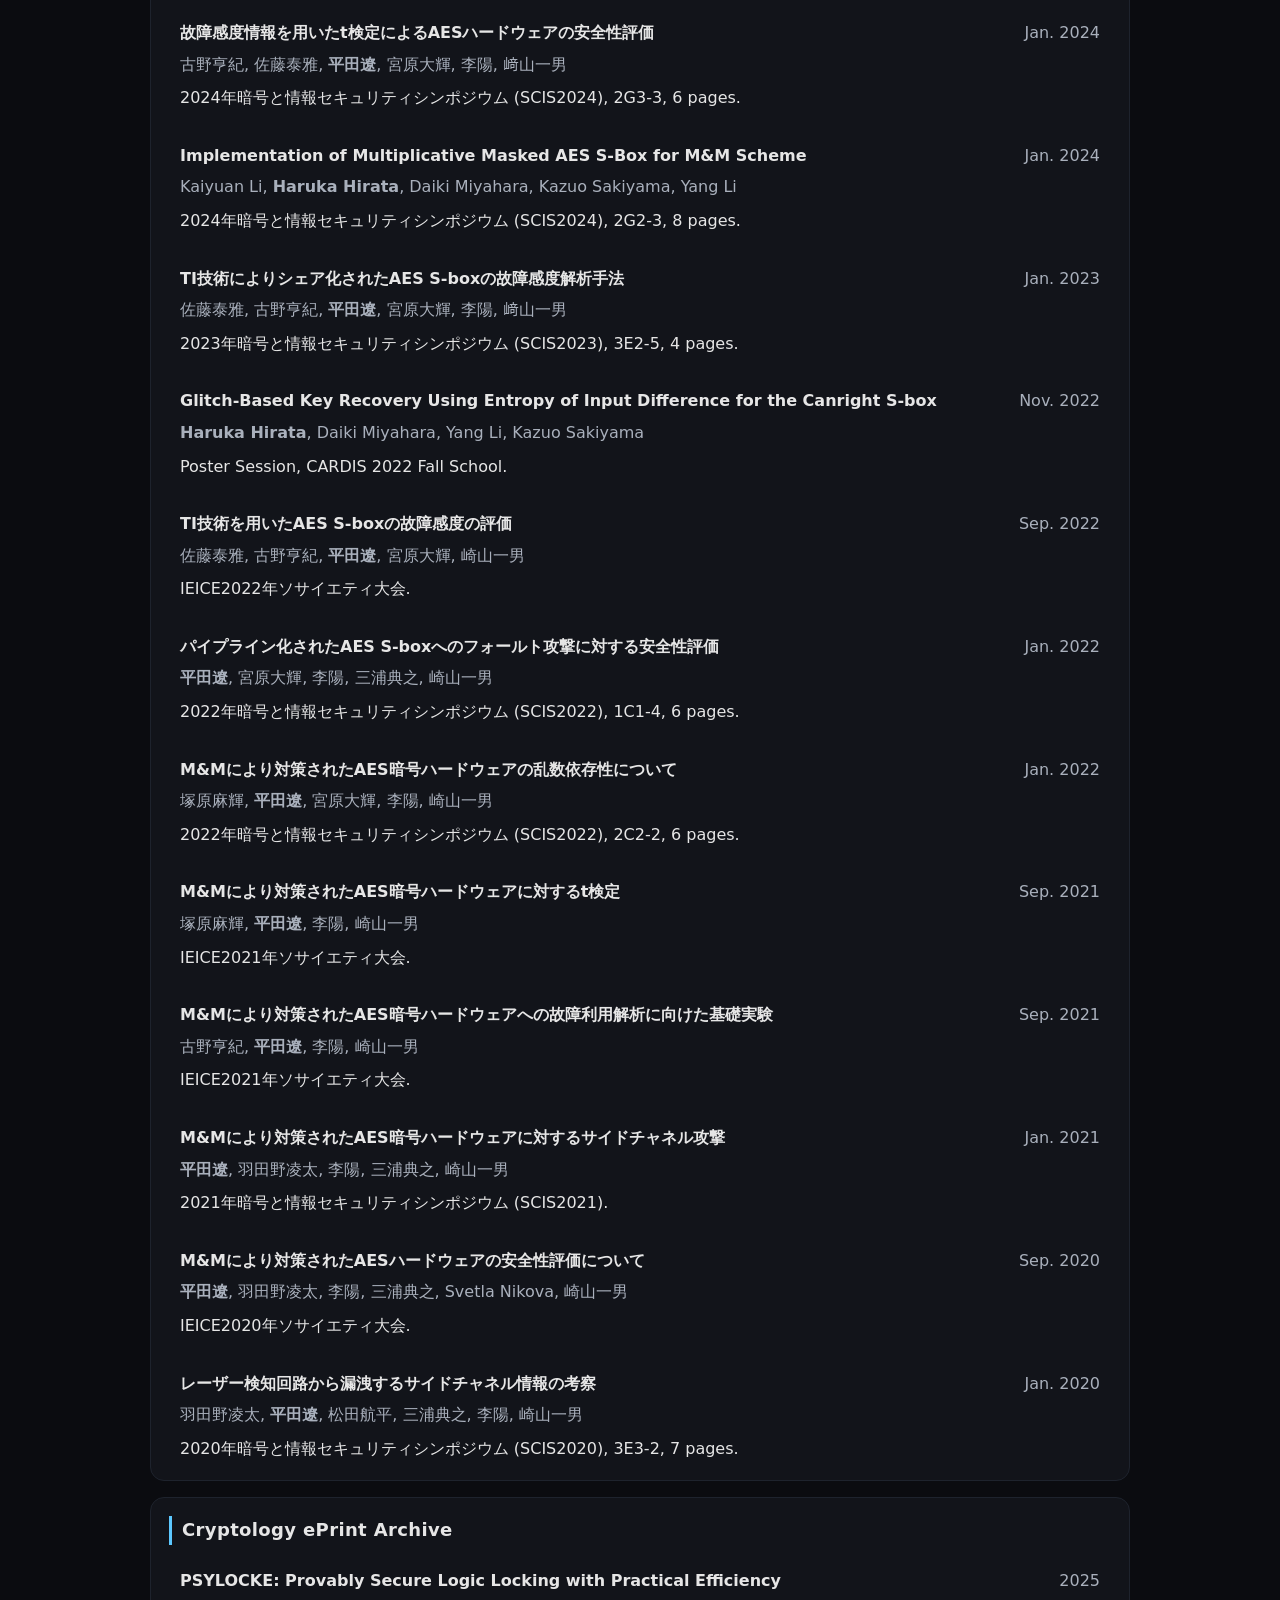
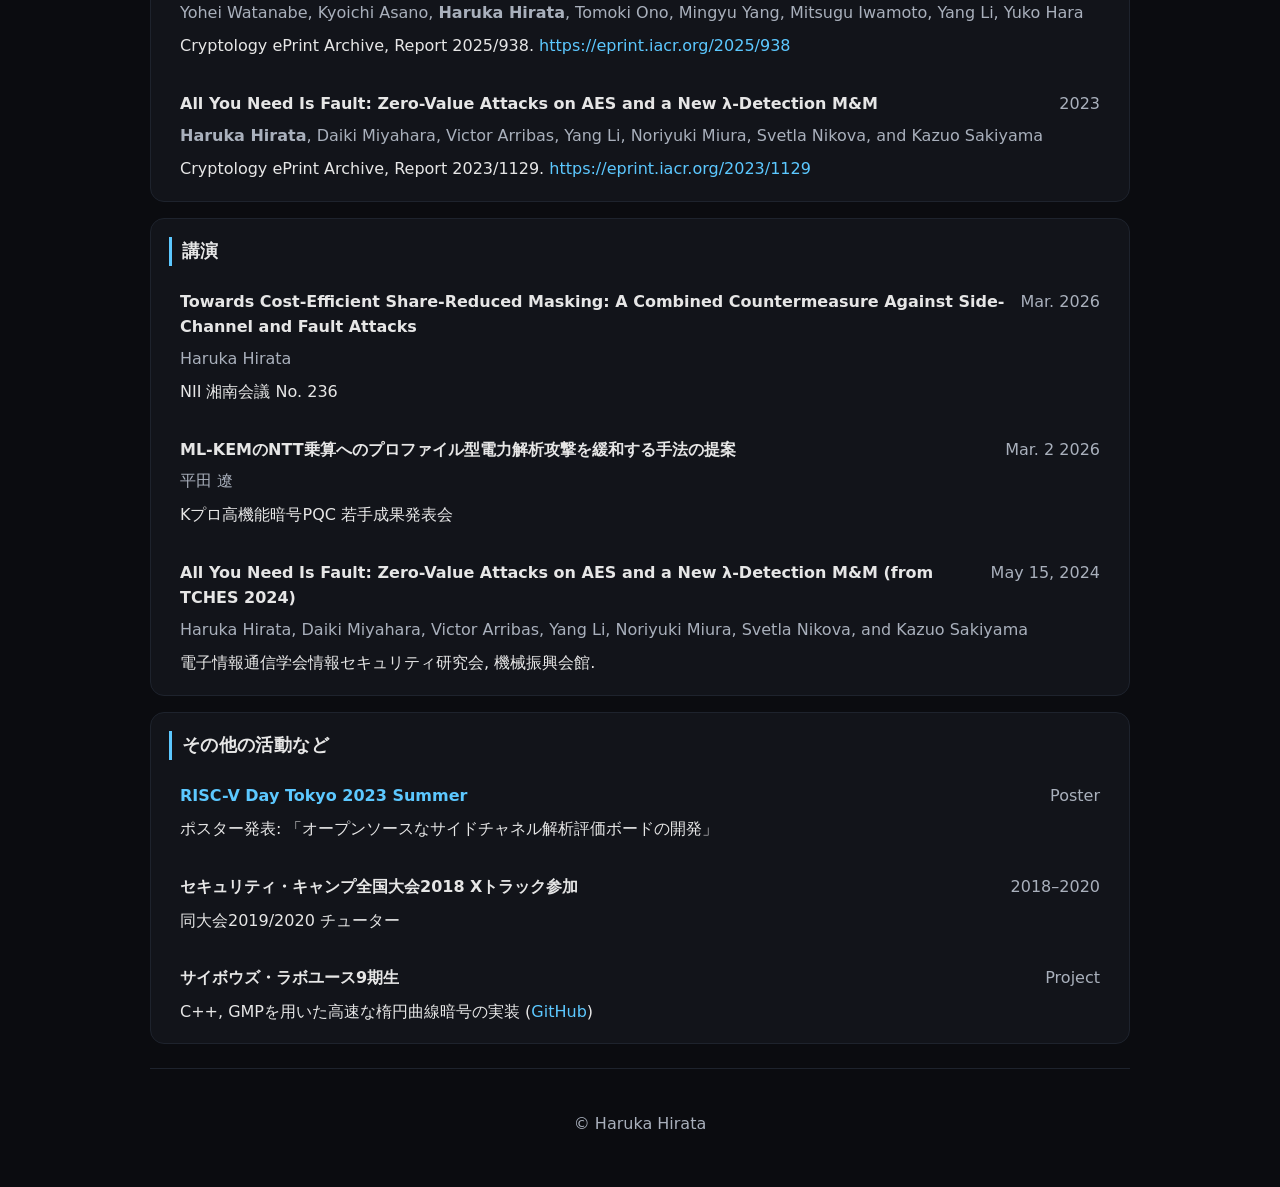
==== commit 98399ad8: "Minor update" ====
--- a/japanese/index.html
+++ b/japanese/index.html
@@ -7,6 +7,7 @@
   <link href="https://fonts.googleapis.com/css2?family=Inter:wght@400;600&display=swap" rel="stylesheet" />
   <link rel="stylesheet" href="../style.css" />
   <link rel="icon" href="../penguin_32x32.png" type="image/png" sizes="32x32" />
+<link rel="canonical" href="https://www.ykm11.phd/japanese/">
 </head>
 <body>
   <div class="wrap">
@@ -15,7 +16,7 @@
         <h1>平田 遼 / Haruka Hirata</h1>
         <div class="meta">博士研究員（学振PD）/ 電気通信大学</div>
         <a href="../">[English page]</a>
-        <a href="https://drive.google.com/file/d/1CeqzKd4n4fNb-6pIijy2YtZ_A6EVpI9c/view?usp=sharing">[CV (En)]</a>
+        <a href="https://www.ykm11.phd/CVs/CV.pdf">[CV (英語)]</a>
         <a href="https://scholar.google.com/citations?user=eU0fj1UAAAAJ">[Google Scholar]</a>
         <a href="https://dblp.org/pid/353/3855.html">[DBLP]</a>
         <a href="https://orcid.org/0009-0004-0997-3340">[ORCID]</a>
@@ -79,39 +80,63 @@
       <ul class="item-list">
         <li class="item">
           <div class="title">Toward Cost-Effective Combined Countermeasures: Multiplicative Masked M&amp;M <span class="label">IEICE</span></div>
-          <div class="meta mono">2026</div>
-          <div class="sub">Kaiyuan Li, <strong>Haruka Hirata</strong>, Daiki Miyahara, Kazuo Sakiyama, Yuko Hara, and Yang Li</div>
-          <div class="body">IEICE Trans. Cryptography and Information Security, Vol.E109-A, No.3, pp.290–304.</div>
+          <div class="meta mono">2026-03</div>
+          <div class="sub">Kaiyuan Li, <strong>Haruka Hirata</strong>, Daiki Miyahara, Kazuo Sakiyama, Yuko Hara, Yang Li</div>
+          <div class="body">IEICE Trans. Fundam. Electron. Commun. Comput. Sci., Vol.E109-A, No.3, pp.290–304. <a href="https://globals.ieice.org/en_transactions/fundamentals/10.1587/transfun.2025CIP0024/_f">[IEICE]</a></div>
         </li>
         <li class="item">
           <div class="title">Practical Randomness Effects on Physical Security in Second-Order Threshold Implementation of AES <span class="label">IEICE</span></div>
-          <div class="meta mono">Mar. 2025</div>
-          <div class="sub">Maki Tsukahara, Yusaku Harada, <strong>Haruka Hirata</strong>, Daiki Miyahara, Yang Li, Yuko Hara-Azumi, and Kazuo Sakiyama</div>
-          <div class="body">IEICE Trans. Fundam. Electron. Commun. Comput. Sci., Vol.E108-A, No.3, pp.193-206.</div>
+          <div class="meta mono">2025-03</div>
+          <div class="sub">Maki Tsukahara, Yusaku Harada, <strong>Haruka Hirata</strong>, Daiki Miyahara, Yang Li, Yuko Hara-Azumi, Kazuo Sakiyama</div>
+          <div class="body">IEICE Trans. Fundam. Electron. Commun. Comput. Sci., Vol.E108-A, No.3, pp.193-206. <a href="https://globals.ieice.org/en_transactions/fundamentals/10.1587/transfun.2024CIP0010/_f">[IEICE]</a></div>
         </li>
         <li class="item">
           <div class="title">All You Need Is Fault: Zero-Value Attacks on AES and a New &lambda;-Detection M&amp;M <span class="label">TCHES</span></div>
-          <div class="meta mono">2024</div>
-          <div class="sub"><strong>Haruka Hirata</strong>, Daiki Miyahara, Victor Arribas, Yang Li, Noriyuki Miura, Svetla Nikova, and Kazuo Sakiyama</div>
-          <div class="body">IACR Transactions on Cryptographic Hardware and Embedded Systems, vol. 2024, no. 1, pp. 133–156. <a href="https://doi.org/10.46586/tches.v2024.i1.133-156">https://doi.org/10.46586/tches.v2024.i1.133-156</a></div>
-        </li>
-        <li class="item">
-          <div class="title">LFI検知回路に対するサイドチャネル攻撃耐性評価 <span class="label">IEICE</span></div>
-          <div class="meta mono">2021</div>
-          <div class="sub">羽田野凌太, <strong>平田 遼</strong>, 松田航平, 三浦典之, 李陽, 崎山一男</div>
-          <div class="body">電子情報通信学会論文誌(A), Vol.J104-A, No.5, pp.118-126.</div>
-        </li>
-      </ul>
-    </section>
+          <div class="meta mono">2023-12</div>
+          <div class="sub"><strong>Haruka Hirata</strong>, Daiki Miyahara, Victor Arribas, Yang Li, Noriyuki Miura, Svetla Nikova, Kazuo Sakiyama</div>
+          <div class="body">IACR Transactions on Cryptographic Hardware and Embedded Systems, vol. 2024, no. 1, pp.133–156. <a href="https://doi.org/10.46586/tches.v2024.i1.133-156">[TCHES]</a> <a href="https://iacr.org/submit/files/slides/2024/tches/tches2024/1_13/slides.pdf">[Slides]</a></div>
+        </li>
+        <li class="item">
+          <div class="title">Evaluation of Side-Channel Attack Resistance on LFI Detection Circuits <span class="label">IEICE</span></div>
+          <div class="meta mono">2021-05</div>
+          <div class="sub">Ryota Hatano, <strong>Haruka Hirata</strong>, Kohei Matsuda, Noriyuki Miura, Yang Li, Kazuo Sakiyama</div>
+          <div class="body">IEICE Trans. Fundam. Electron. Commun. Comput. Sci., pp.118–126. <a href="https://search.ieice.org/bin/summary.php?id=j104-a_5_118&category=A&year=2021&lang=E&abst=j">[IEICE]</a></div>
+        </li>
+      </ul>    </section>
 
     <section id="reviewed-presentations">
       <h2>学会口頭発表（査読あり）</h2>
       <ul class="item-list">
-        <li class="item"><div class="title">Experimental Evaluations of Fault Sensitivity Imbalance for Masked AES Using t-Test and Entropy <span class="label">CANDAR</span></div><div class="meta mono">Nov. 2025</div><div class="sub"><strong>Haruka Hirata</strong>, Koki Furuno, Daiki Miyahara, Mitsugu Iwamoto, Kazuo Sakiyama, and Yang Li</div><div class="body">CANDAR 2025, IEEE, pp. 127-132.</div></li>
-        <li class="item"><div class="title">Let&#8217;s Share a Secret: Share-Reduced Design of M&amp;M for the AES S-box <span class="label">AIHWS</span></div><div class="meta mono">Jun. 2025</div><div class="sub"><strong>Haruka Hirata</strong>, Daiki Miyahara, Yuko Hara, Kazuo Sakiyama, and Yang Li</div><div class="body">6th workshop on Artificial Intelligence in Hardware Security in conjunction with ACNS 2025.</div></li>
-        <li class="item"><div class="title">Multiplicative Masked M&amp;M: An Attempt at Combined Countermeasures with Reduced Randomness <span class="label">TrustCom</span></div><div class="meta mono">Dec. 2024</div><div class="sub">Kaiyuan Li, <strong>Haruka Hirata</strong>, Daiki Miyahara, Yuko Hara, Kazuo Sakiyama, and Yang Li</div><div class="body">In Proc TrustCom-2024, IEEE, pp. 726-733.</div></li>
-        <li class="item"><div class="title">Yet Another Physical Leakage Assessment with the Wasserstein Distance <span class="label">AsianHOST</span></div><div class="meta mono">2024</div><div class="sub"><strong>Haruka Hirata</strong>, Yusaku Harada, Yuko Hara, Kazuo Sakiyama and Yang Li</div><div class="body">2024 Asian Hardware Oriented Security and Trust Symposium (AsianHOST), Kobe, Japan, pp. 1-6, doi: 10.1109/AsianHOST63913.2024.10838480.</div></li>
-        <li class="item"><div class="title">On the Practical Dependency of Fresh Randomness in AES S-box with Second-Order TI <span class="label">CANDARW</span></div><div class="meta mono">Nov. 2023</div><div class="sub">Maki Tsukahara, <strong>Haruka Hirata</strong>, Mingyu Yang, Daiki Miyahara, Yang Li, Yuko Hara-Azumi, and Kazuo Sakiyama</div><div class="body">CANDAR 2023, WICS.</div></li>
+        <li class="item">
+          <div class="title">Experimental Evaluations of Fault Sensitivity Imbalance for Masked AES Using t-Test and Entropy <span class="label">CANDAR</span></div>
+          <div class="meta mono">2025-11</div>
+          <div class="sub"><strong>Haruka Hirata</strong>, Koki Furuno, Daiki Miyahara, Mitsugu Iwamoto, Kazuo Sakiyama, Yang Li</div>
+          <div class="body">CANDAR 2025, Yamagata, Japan, pp. 127-132. doi:10.1109/CANDAR68384.2025.00024 <a href="https://ieeexplore.ieee.org/abstract/document/11318597">[IEEE Xplore]</a> <a href="papers/CANDAR2025_submitted_ver.pdf">[PDF]</a> </div>
+        </li>
+        <li class="item">
+          <div class="title">Let's Share a Secret: Share-Reduced Design of M&amp;M for the AES S-box <span class="label">AIHWS</span></div>
+          <div class="meta mono">2025-10</div>
+          <div class="sub"><strong>Haruka Hirata</strong>, Daiki Miyahara, Yuko Hara, Kazuo Sakiyama, Yang Li</div>
+          <div class="body">AIHWS 2025 (co-located with ACNS), Munich, Germany, pp 144–160. doi:10.1007/978-3-032-01799-4_9 <a href="https://link.springer.com/chapter/10.1007/978-3-032-01799-4_9">[Springer]</a> <a href="papers/AIHWS2025_accepted_ver.pdf">[PDF]</a></div>
+        </li>
+        <li class="item">
+          <div class="title">Multiplicative Masked M&amp;M: An Attempt at Combined Countermeasures with Reduced Randomness <span class="label">TrustCom</span></div>
+          <div class="meta mono">2024-12</div>
+          <div class="sub">Kaiyuan Li, <strong>Haruka Hirata</strong>, Daiki Miyahara, Yuko Hara, Kazuo Sakiyama, Yang Li</div>
+          <div class="body">IEEE TrustCom 2024, Sanya, China, pp.726–733. doi:10.1109/TrustCom63139.2024.00112 <a href="https://ieeexplore.ieee.org/abstract/document/10945219">[IEEE Xplore]</a> <a href="papers/TrustCom2024_accepted_ver.pdf">[PDF]</a></div>
+        </li>
+        <li class="item">
+          <div class="title">Yet Another Physical Leakage Assessment with the Wasserstein Distance <span class="label">AsianHOST</span></div>
+          <div class="meta mono">2024-12</div>
+          <div class="sub"><strong>Haruka Hirata</strong>, Yusaku Harada, Yuko Hara, Kazuo Sakiyama, Yang Li</div>
+          <div class="body">AsianHOST 2024, Kobe, Japan, pp.1–6. doi:10.1109/AsianHOST63913.2024.10838480 <a href="https://ieeexplore.ieee.org/document/10838480">[IEEE Xplore]</a> <a href="papers/ASIANHOST2024_submitted_ver.pdf">[PDF]</a></div>
+        </li>
+        <li class="item">
+          <div class="title">On the Practical Dependency of Fresh Randomness in AES S-box with Second-Order TI <span class="label">CANDARW</span></div>
+          <div class="meta mono">2023-11</div>
+          <div class="sub">Maki Tsukahara, <strong>Haruka Hirata</strong>, Mingyu Yang, Daiki Miyahara, Yang Li, Yuko Hara-Azumi, Kazuo Sakiyama</div>
+          <div class="body">CANDAR Workshops 2023, Matsue, Japan, pp.286–291. doi:10.1109/CANDARW60564.2023.00054 <a href="https://ieeexplore.ieee.org/document/10409832">[IEEE Xplore]</a> <a href="papers/CANDARW2023_submitted_ver.pdf">[PDF]</a></div>
+        </li>
       </ul>
     </section>
 
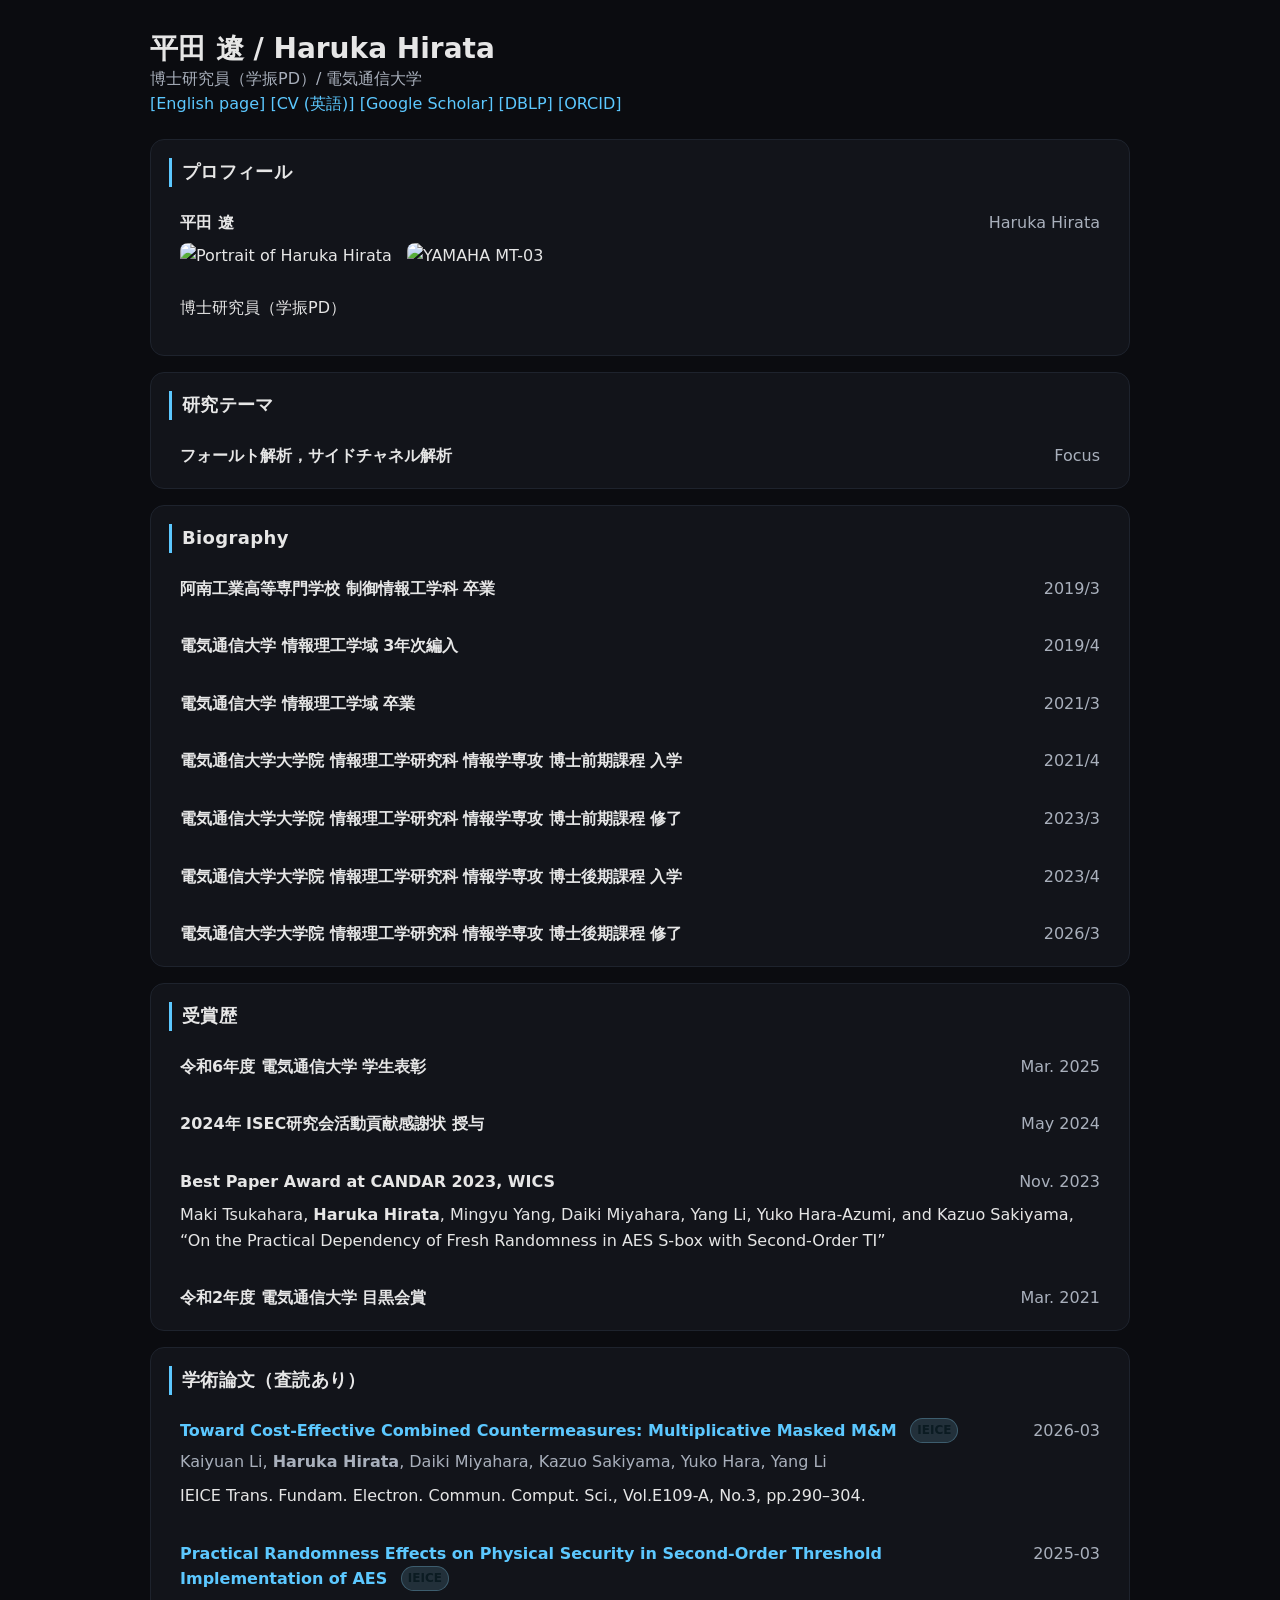
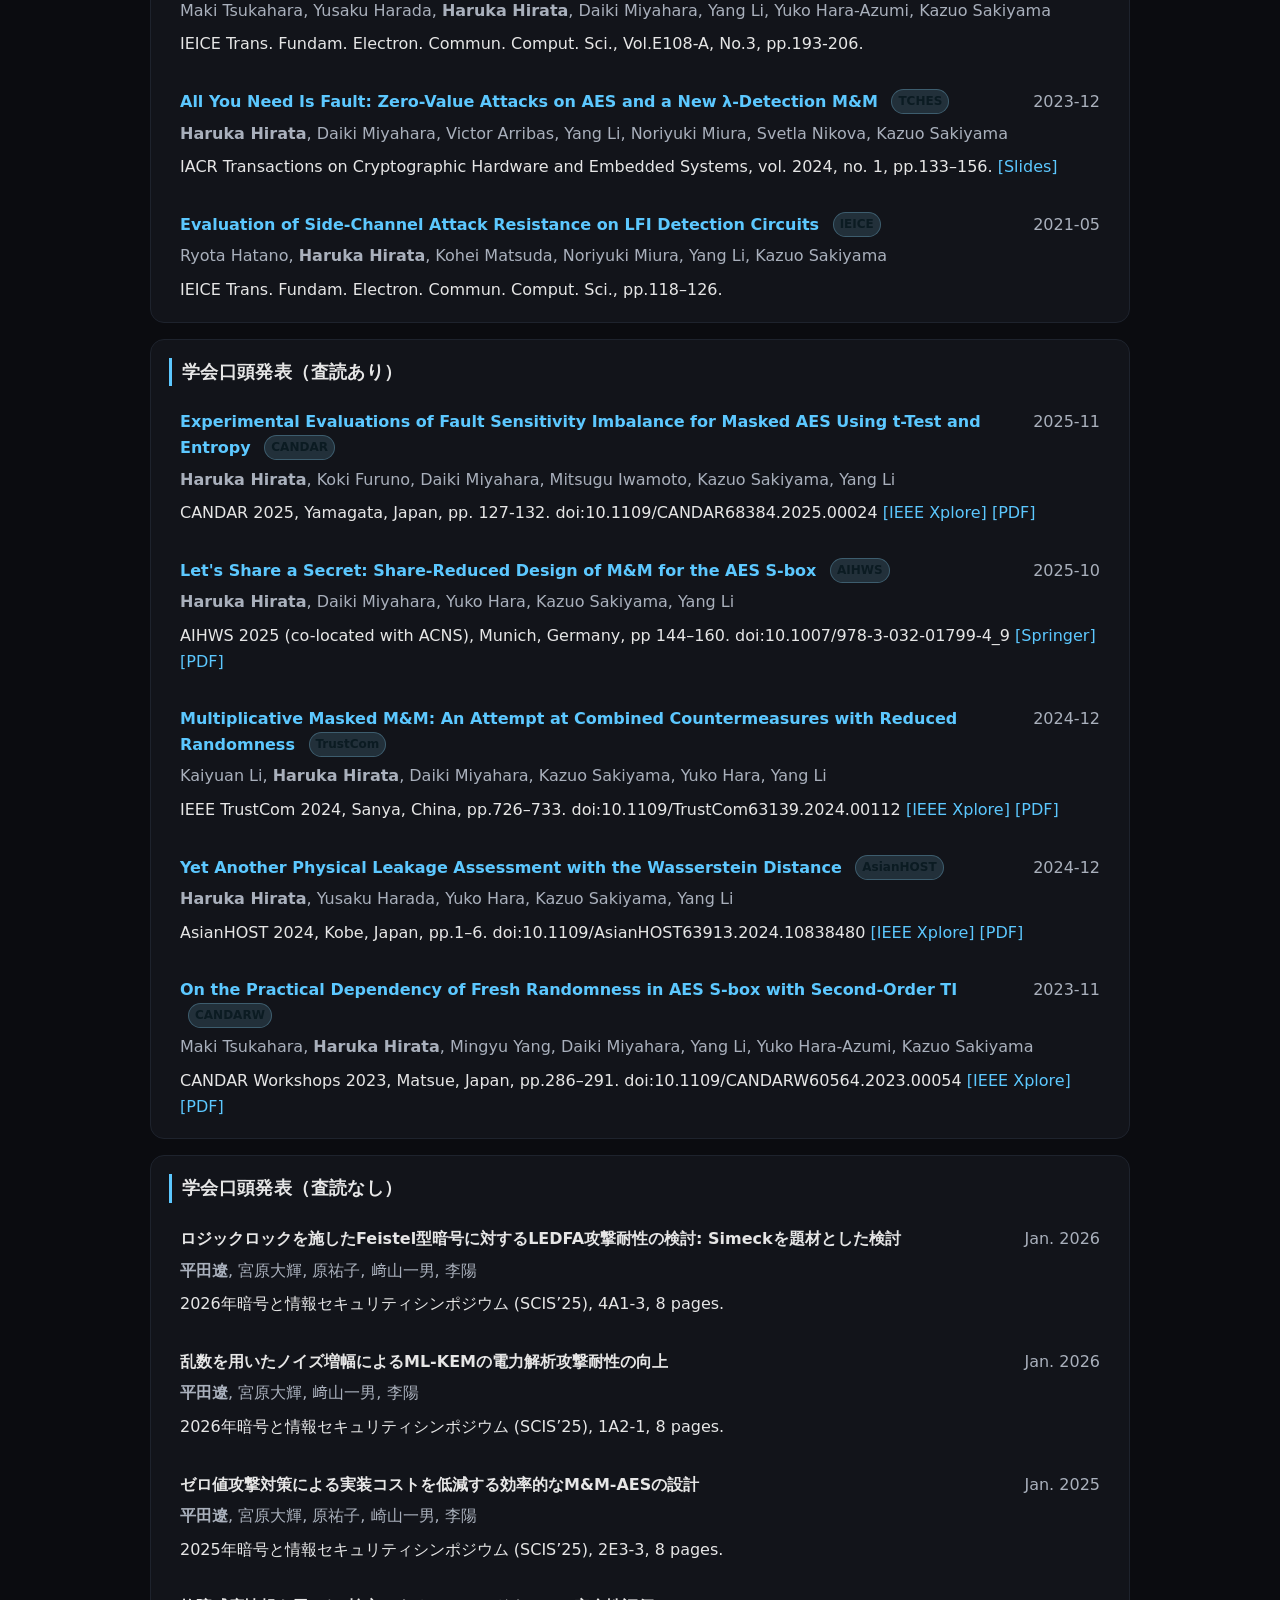
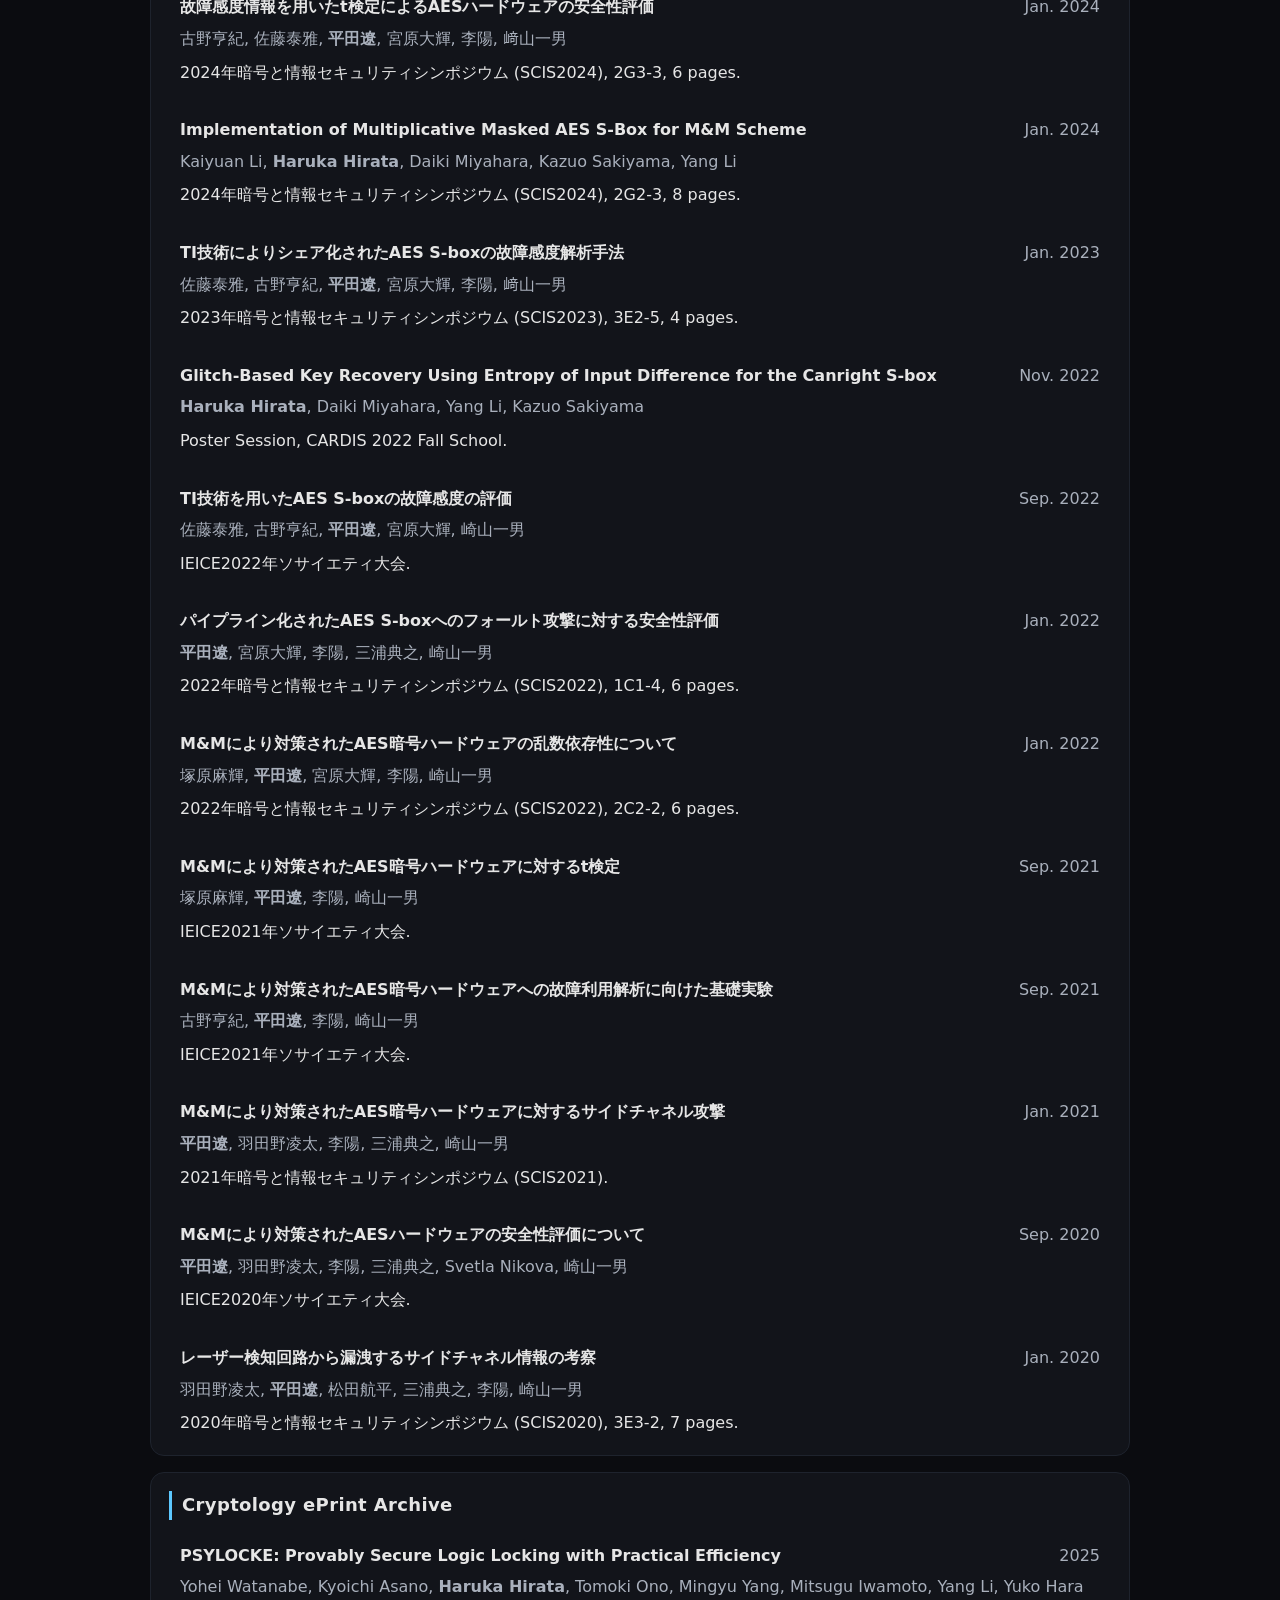
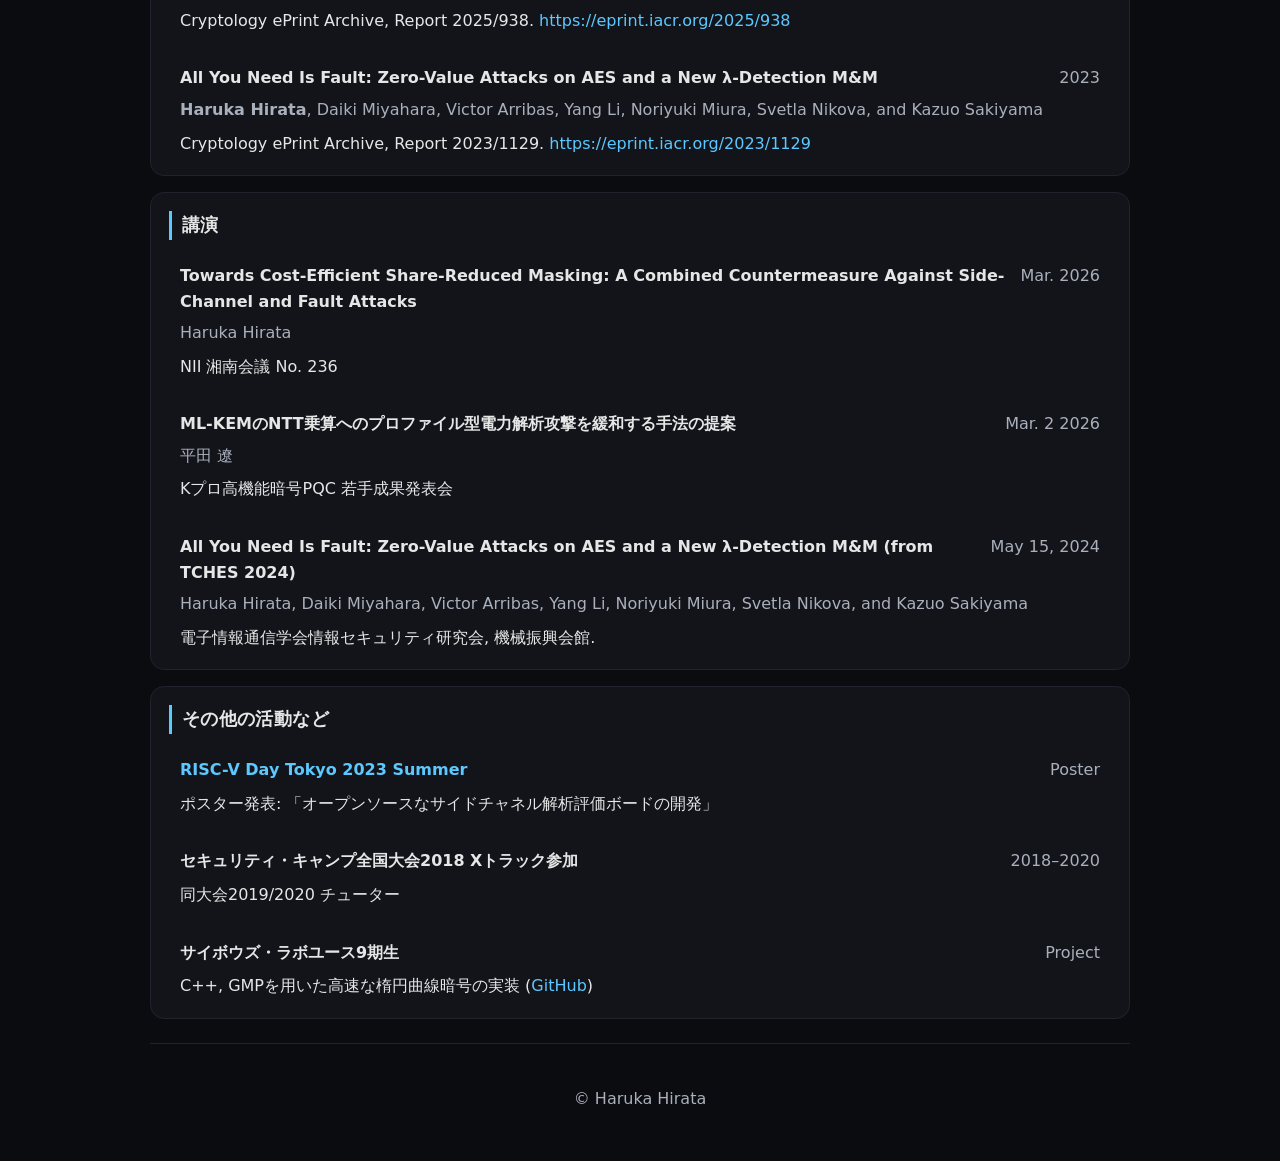
==== commit 08283565: "Modified comprehensively" ====
--- a/japanese/index.html
+++ b/japanese/index.html
@@ -3,6 +3,8 @@
 <head>
   <meta charset="UTF-8" />
   <meta name="viewport" content="width=device-width, initial-scale=1.0" />
+  <meta name="description" content="平田遼の研究プロフィールと研究業績一覧。暗号ハードウェアセキュリティ、サイドチャネル解析、フォールト解析。" />
+  <meta name="robots" content="index,follow" />
   <title>平田 遼 | Haruka Hirata</title>
   <link href="https://fonts.googleapis.com/css2?family=Inter:wght@400;600&display=swap" rel="stylesheet" />
   <link rel="stylesheet" href="../style.css" />
@@ -77,68 +79,70 @@
 
     <section id="journal-papers">
       <h2>学術論文（査読あり）</h2>
-      <ul class="item-list">
-        <li class="item">
-          <div class="title">Toward Cost-Effective Combined Countermeasures: Multiplicative Masked M&amp;M <span class="label">IEICE</span></div>
+        <ul class="item-list">
+        <li class="item">
+          <div class="title"> <a href="https://globals.ieice.org/en_transactions/fundamentals/10.1587/transfun.2025CIP0024/_f">Toward Cost-Effective Combined Countermeasures: Multiplicative Masked M&amp;M</a> <span class="label">IEICE</span></div>
           <div class="meta mono">2026-03</div>
           <div class="sub">Kaiyuan Li, <strong>Haruka Hirata</strong>, Daiki Miyahara, Kazuo Sakiyama, Yuko Hara, Yang Li</div>
-          <div class="body">IEICE Trans. Fundam. Electron. Commun. Comput. Sci., Vol.E109-A, No.3, pp.290–304. <a href="https://globals.ieice.org/en_transactions/fundamentals/10.1587/transfun.2025CIP0024/_f">[IEICE]</a></div>
-        </li>
-        <li class="item">
-          <div class="title">Practical Randomness Effects on Physical Security in Second-Order Threshold Implementation of AES <span class="label">IEICE</span></div>
+          <div class="body">IEICE Trans. Fundam. Electron. Commun. Comput. Sci., Vol.E109-A, No.3, pp.290–304.</div>
+        </li>
+        <li class="item">
+          <div class="title"> <a href="https://globals.ieice.org/en_transactions/fundamentals/10.1587/transfun.2024CIP0010/_f">Practical Randomness Effects on Physical Security in Second-Order Threshold Implementation of AES</a> <span class="label">IEICE</span></div>
           <div class="meta mono">2025-03</div>
           <div class="sub">Maki Tsukahara, Yusaku Harada, <strong>Haruka Hirata</strong>, Daiki Miyahara, Yang Li, Yuko Hara-Azumi, Kazuo Sakiyama</div>
-          <div class="body">IEICE Trans. Fundam. Electron. Commun. Comput. Sci., Vol.E108-A, No.3, pp.193-206. <a href="https://globals.ieice.org/en_transactions/fundamentals/10.1587/transfun.2024CIP0010/_f">[IEICE]</a></div>
-        </li>
-        <li class="item">
-          <div class="title">All You Need Is Fault: Zero-Value Attacks on AES and a New &lambda;-Detection M&amp;M <span class="label">TCHES</span></div>
+          <div class="body">IEICE Trans. Fundam. Electron. Commun. Comput. Sci., Vol.E108-A, No.3, pp.193-206.</div>
+        </li>
+        <li class="item">
+          <div class="title"><a href="https://doi.org/10.46586/tches.v2024.i1.133-156">All You Need Is Fault: Zero-Value Attacks on AES and a New &lambda;-Detection M&amp;M</a> <span class="label">TCHES</span></div>
           <div class="meta mono">2023-12</div>
           <div class="sub"><strong>Haruka Hirata</strong>, Daiki Miyahara, Victor Arribas, Yang Li, Noriyuki Miura, Svetla Nikova, Kazuo Sakiyama</div>
-          <div class="body">IACR Transactions on Cryptographic Hardware and Embedded Systems, vol. 2024, no. 1, pp.133–156. <a href="https://doi.org/10.46586/tches.v2024.i1.133-156">[TCHES]</a> <a href="https://iacr.org/submit/files/slides/2024/tches/tches2024/1_13/slides.pdf">[Slides]</a></div>
-        </li>
-        <li class="item">
-          <div class="title">Evaluation of Side-Channel Attack Resistance on LFI Detection Circuits <span class="label">IEICE</span></div>
+          <div class="body">IACR Transactions on Cryptographic Hardware and Embedded Systems, vol. 2024, no. 1, pp.133–156. <a href="https://iacr.org/submit/files/slides/2024/tches/tches2024/1_13/slides.pdf">[Slides]</a></div>
+        </li>
+        <li class="item">
+          <div class="title"><a href="https://search.ieice.org/bin/summary.php?id=j104-a_5_118&category=A&year=2021&lang=E&abst=j">Evaluation of Side-Channel Attack Resistance on LFI Detection Circuits</a> <span class="label">IEICE</span></div>
           <div class="meta mono">2021-05</div>
           <div class="sub">Ryota Hatano, <strong>Haruka Hirata</strong>, Kohei Matsuda, Noriyuki Miura, Yang Li, Kazuo Sakiyama</div>
-          <div class="body">IEICE Trans. Fundam. Electron. Commun. Comput. Sci., pp.118–126. <a href="https://search.ieice.org/bin/summary.php?id=j104-a_5_118&category=A&year=2021&lang=E&abst=j">[IEICE]</a></div>
-        </li>
-      </ul>    </section>
+          <div class="body">IEICE Trans. Fundam. Electron. Commun. Comput. Sci., pp.118–126.</div>
+        </li>
+      </ul>
+    </section>
 
     <section id="reviewed-presentations">
       <h2>学会口頭発表（査読あり）</h2>
       <ul class="item-list">
         <li class="item">
-          <div class="title">Experimental Evaluations of Fault Sensitivity Imbalance for Masked AES Using t-Test and Entropy <span class="label">CANDAR</span></div>
+          <div class="title"><a href="../publications/candar2025.html">Experimental Evaluations of Fault Sensitivity Imbalance for Masked AES Using t-Test and Entropy</a> <span class="label">CANDAR</span></div>
           <div class="meta mono">2025-11</div>
           <div class="sub"><strong>Haruka Hirata</strong>, Koki Furuno, Daiki Miyahara, Mitsugu Iwamoto, Kazuo Sakiyama, Yang Li</div>
-          <div class="body">CANDAR 2025, Yamagata, Japan, pp. 127-132. doi:10.1109/CANDAR68384.2025.00024 <a href="https://ieeexplore.ieee.org/abstract/document/11318597">[IEEE Xplore]</a> <a href="papers/CANDAR2025_submitted_ver.pdf">[PDF]</a> </div>
-        </li>
-        <li class="item">
-          <div class="title">Let's Share a Secret: Share-Reduced Design of M&amp;M for the AES S-box <span class="label">AIHWS</span></div>
+          <div class="body">CANDAR 2025, Yamagata, Japan, pp. 127-132. doi:10.1109/CANDAR68384.2025.00024 <a href="https://ieeexplore.ieee.org/abstract/document/11318597">[IEEE Xplore]</a> <a href="publications/CANDAR2025_submitted_ver.pdf">[PDF]</a></div>
+        </li>
+        <li class="item">
+          <div class="title"><a href="../publications/aihws2025.html">Let's Share a Secret: Share-Reduced Design of M&amp;M for the AES S-box</a> <span class="label">AIHWS</span></div>
           <div class="meta mono">2025-10</div>
           <div class="sub"><strong>Haruka Hirata</strong>, Daiki Miyahara, Yuko Hara, Kazuo Sakiyama, Yang Li</div>
-          <div class="body">AIHWS 2025 (co-located with ACNS), Munich, Germany, pp 144–160. doi:10.1007/978-3-032-01799-4_9 <a href="https://link.springer.com/chapter/10.1007/978-3-032-01799-4_9">[Springer]</a> <a href="papers/AIHWS2025_accepted_ver.pdf">[PDF]</a></div>
-        </li>
-        <li class="item">
-          <div class="title">Multiplicative Masked M&amp;M: An Attempt at Combined Countermeasures with Reduced Randomness <span class="label">TrustCom</span></div>
+          <div class="body">AIHWS 2025 (co-located with ACNS), Munich, Germany, pp 144–160. doi:10.1007/978-3-032-01799-4_9 <a href="https://link.springer.com/chapter/10.1007/978-3-032-01799-4_9">[Springer]</a> <a href="publications/AIHWS2025_accepted_ver.pdf">[PDF]</a></div>
+        </li>
+        <li class="item">
+          <div class="title"><a href="../publications/trustcom2024.html">Multiplicative Masked M&amp;M: An Attempt at Combined Countermeasures with Reduced Randomness</a> <span class="label">TrustCom</span></div>
           <div class="meta mono">2024-12</div>
-          <div class="sub">Kaiyuan Li, <strong>Haruka Hirata</strong>, Daiki Miyahara, Yuko Hara, Kazuo Sakiyama, Yang Li</div>
-          <div class="body">IEEE TrustCom 2024, Sanya, China, pp.726–733. doi:10.1109/TrustCom63139.2024.00112 <a href="https://ieeexplore.ieee.org/abstract/document/10945219">[IEEE Xplore]</a> <a href="papers/TrustCom2024_accepted_ver.pdf">[PDF]</a></div>
-        </li>
-        <li class="item">
-          <div class="title">Yet Another Physical Leakage Assessment with the Wasserstein Distance <span class="label">AsianHOST</span></div>
+          <div class="sub">Kaiyuan Li, <strong>Haruka Hirata</strong>, Daiki Miyahara, Kazuo Sakiyama, Yuko Hara, Yang Li</div>
+          <div class="body">IEEE TrustCom 2024, Sanya, China, pp.726–733. doi:10.1109/TrustCom63139.2024.00112 <a href="https://ieeexplore.ieee.org/abstract/document/10945219">[IEEE Xplore]</a> <a href="publications/TrustCom2024_accepted_ver.pdf">[PDF]</a></div>
+        </li>
+        <li class="item">
+          <div class="title"><a href="../publications/asianhost2024.html">Yet Another Physical Leakage Assessment with the Wasserstein Distance</a> <span class="label">AsianHOST</span></div>
           <div class="meta mono">2024-12</div>
           <div class="sub"><strong>Haruka Hirata</strong>, Yusaku Harada, Yuko Hara, Kazuo Sakiyama, Yang Li</div>
-          <div class="body">AsianHOST 2024, Kobe, Japan, pp.1–6. doi:10.1109/AsianHOST63913.2024.10838480 <a href="https://ieeexplore.ieee.org/document/10838480">[IEEE Xplore]</a> <a href="papers/ASIANHOST2024_submitted_ver.pdf">[PDF]</a></div>
-        </li>
-        <li class="item">
-          <div class="title">On the Practical Dependency of Fresh Randomness in AES S-box with Second-Order TI <span class="label">CANDARW</span></div>
+          <div class="body">AsianHOST 2024, Kobe, Japan, pp.1–6. doi:10.1109/AsianHOST63913.2024.10838480 <a href="https://ieeexplore.ieee.org/document/10838480">[IEEE Xplore]</a> <a href="publications/ASIANHOST2024_submitted_ver.pdf">[PDF]</a></div>
+        </li>
+        <li class="item">
+          <div class="title"><a href="../publications/candar2023.html">On the Practical Dependency of Fresh Randomness in AES S-box with Second-Order TI</a> <span class="label">CANDARW</span></div>
           <div class="meta mono">2023-11</div>
           <div class="sub">Maki Tsukahara, <strong>Haruka Hirata</strong>, Mingyu Yang, Daiki Miyahara, Yang Li, Yuko Hara-Azumi, Kazuo Sakiyama</div>
-          <div class="body">CANDAR Workshops 2023, Matsue, Japan, pp.286–291. doi:10.1109/CANDARW60564.2023.00054 <a href="https://ieeexplore.ieee.org/document/10409832">[IEEE Xplore]</a> <a href="papers/CANDARW2023_submitted_ver.pdf">[PDF]</a></div>
-        </li>
-      </ul>
-    </section>
+          <div class="body">CANDAR Workshops 2023, Matsue, Japan, pp.286–291. doi:10.1109/CANDARW60564.2023.00054 <a href="https://ieeexplore.ieee.org/document/10409832">[IEEE Xplore]</a> <a href="publications/CANDARW2023_submitted_ver.pdf">[PDF]</a></div>
+        </li>
+      </ul>
+    </section>
+
 
     <section id="non-reviewed-presentations">
       <h2>学会口頭発表（査読なし）</h2>
--- a/style.css
+++ b/style.css
@@ -71,3 +71,48 @@
   .item .meta{ order:2 }
 }
 
+
+
+/* Individual publication pages */
+.paper{
+  background:var(--card);
+  border:1px solid var(--rule);
+  border-radius:14px;
+  padding:24px;
+}
+.paper-nav{ margin-bottom:18px }
+.paper h1{
+  margin:0;
+  max-width:920px;
+  font-size:clamp(28px,4vw,42px);
+  line-height:1.18;
+}
+.paper .citation_author{
+  margin:14px 0 0;
+  color:var(--text);
+  font-size:18px;
+  line-height:1.5;
+  font-weight:600;
+}
+.paper-citation{ color:var(--muted); margin:10px 0 20px }
+.paper-meta{
+  display:grid;
+  grid-template-columns:repeat(auto-fit,minmax(220px,1fr));
+  gap:12px;
+  margin:0 0 22px;
+}
+.paper-meta div{
+  border:1px solid var(--rule);
+  border-radius:10px;
+  padding:10px 12px;
+}
+.paper-meta dt{ color:var(--muted); font-size:13px; font-weight:600 }
+.paper-meta dd{ margin:2px 0 0 }
+.paper section{ margin:0; padding:18px; background:rgba(255,255,255,0.02) }
+.paper section p{ margin:0 }
+.paper-links{ display:flex; flex-wrap:wrap; gap:8px; margin:20px 0 0 }
+.paper-note{ color:var(--muted); font-size:14px; margin-bottom:0 }
+@media (max-width:640px){
+  .paper{ padding:18px }
+  .paper .citation_author{ font-size:16px }
+}
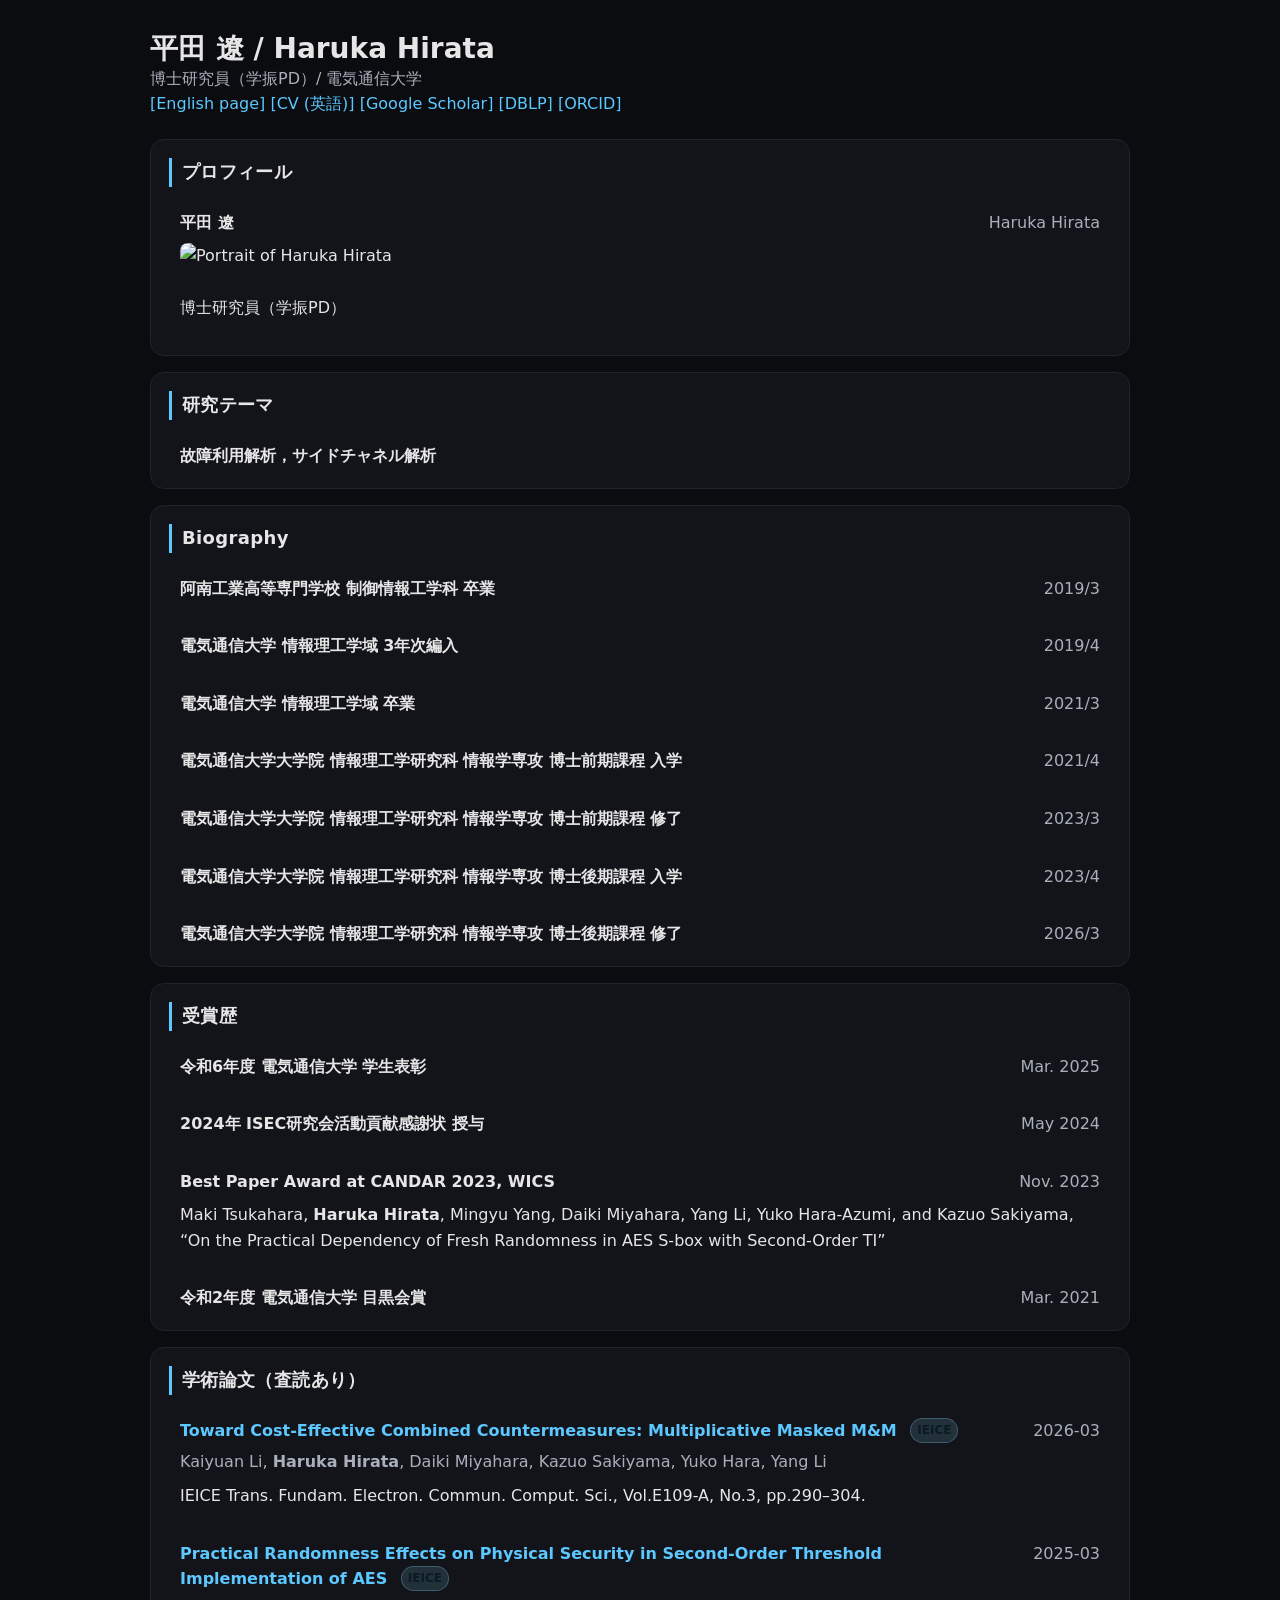
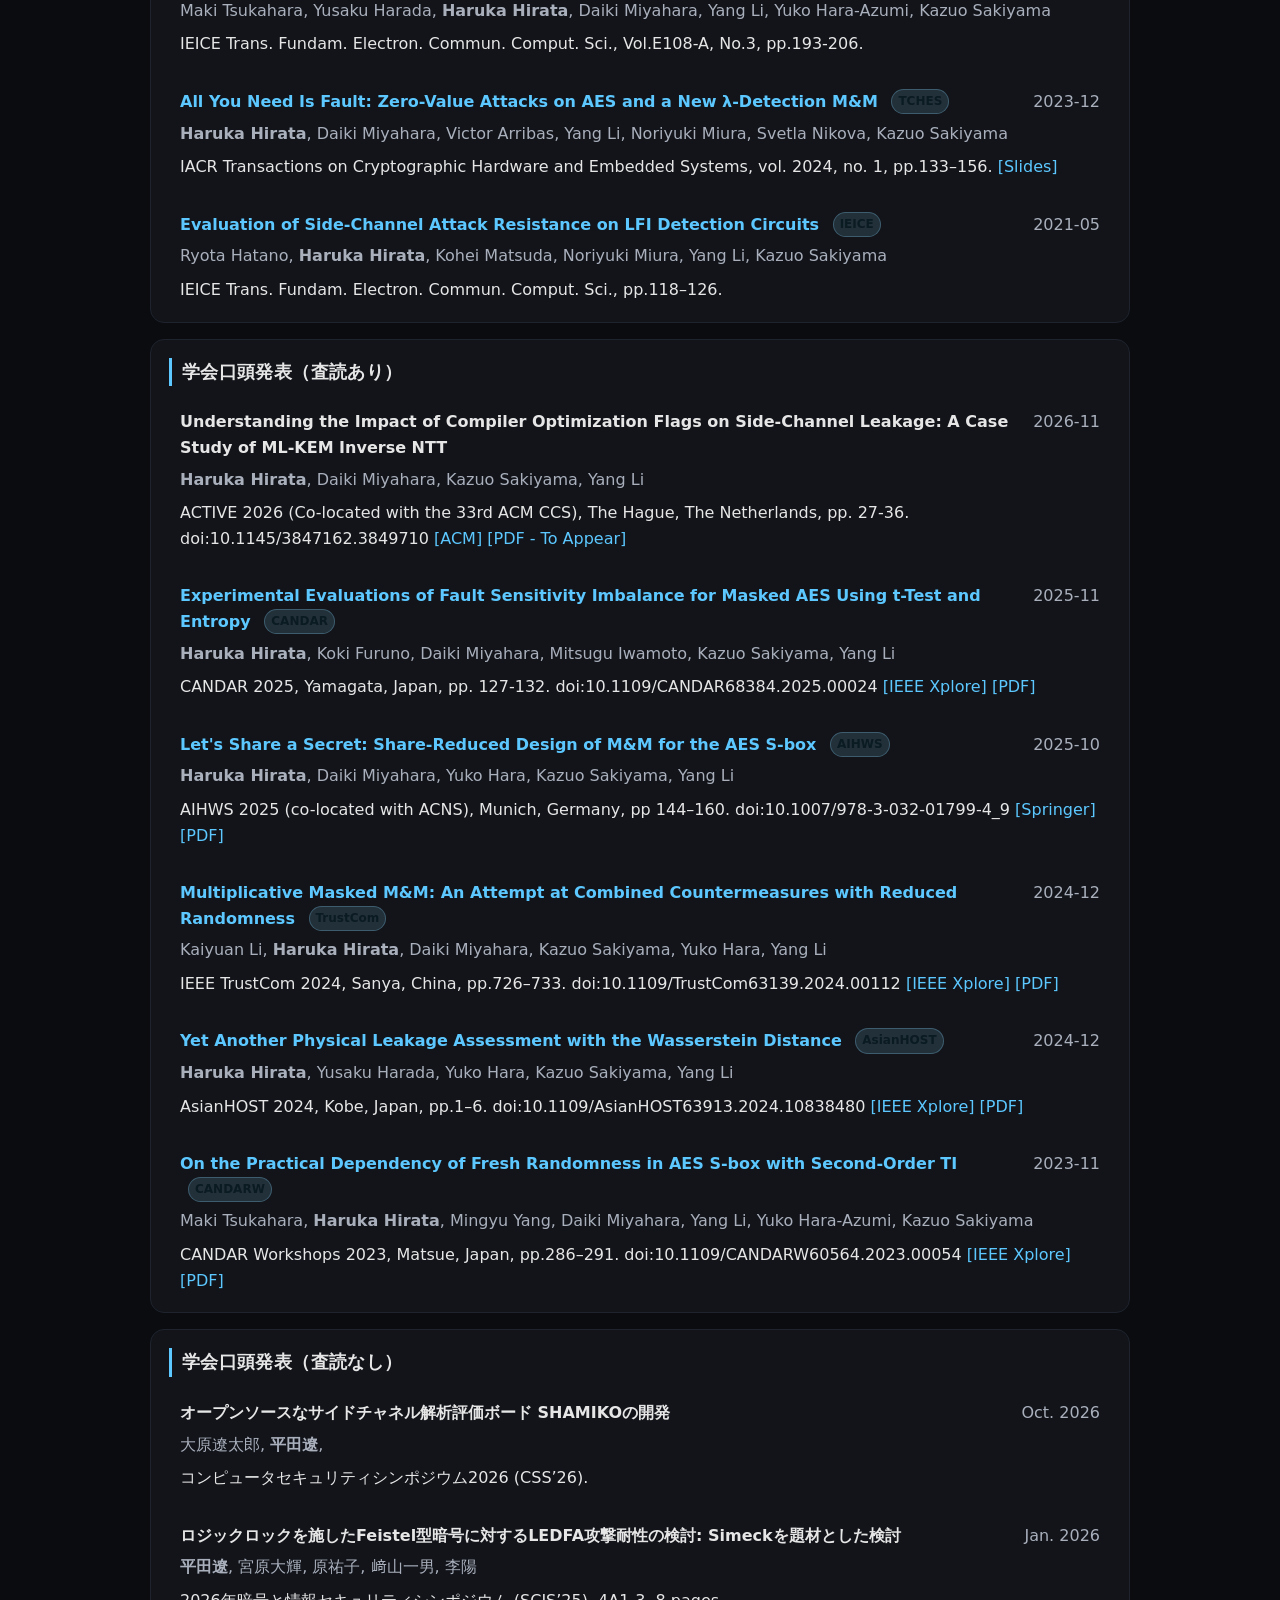
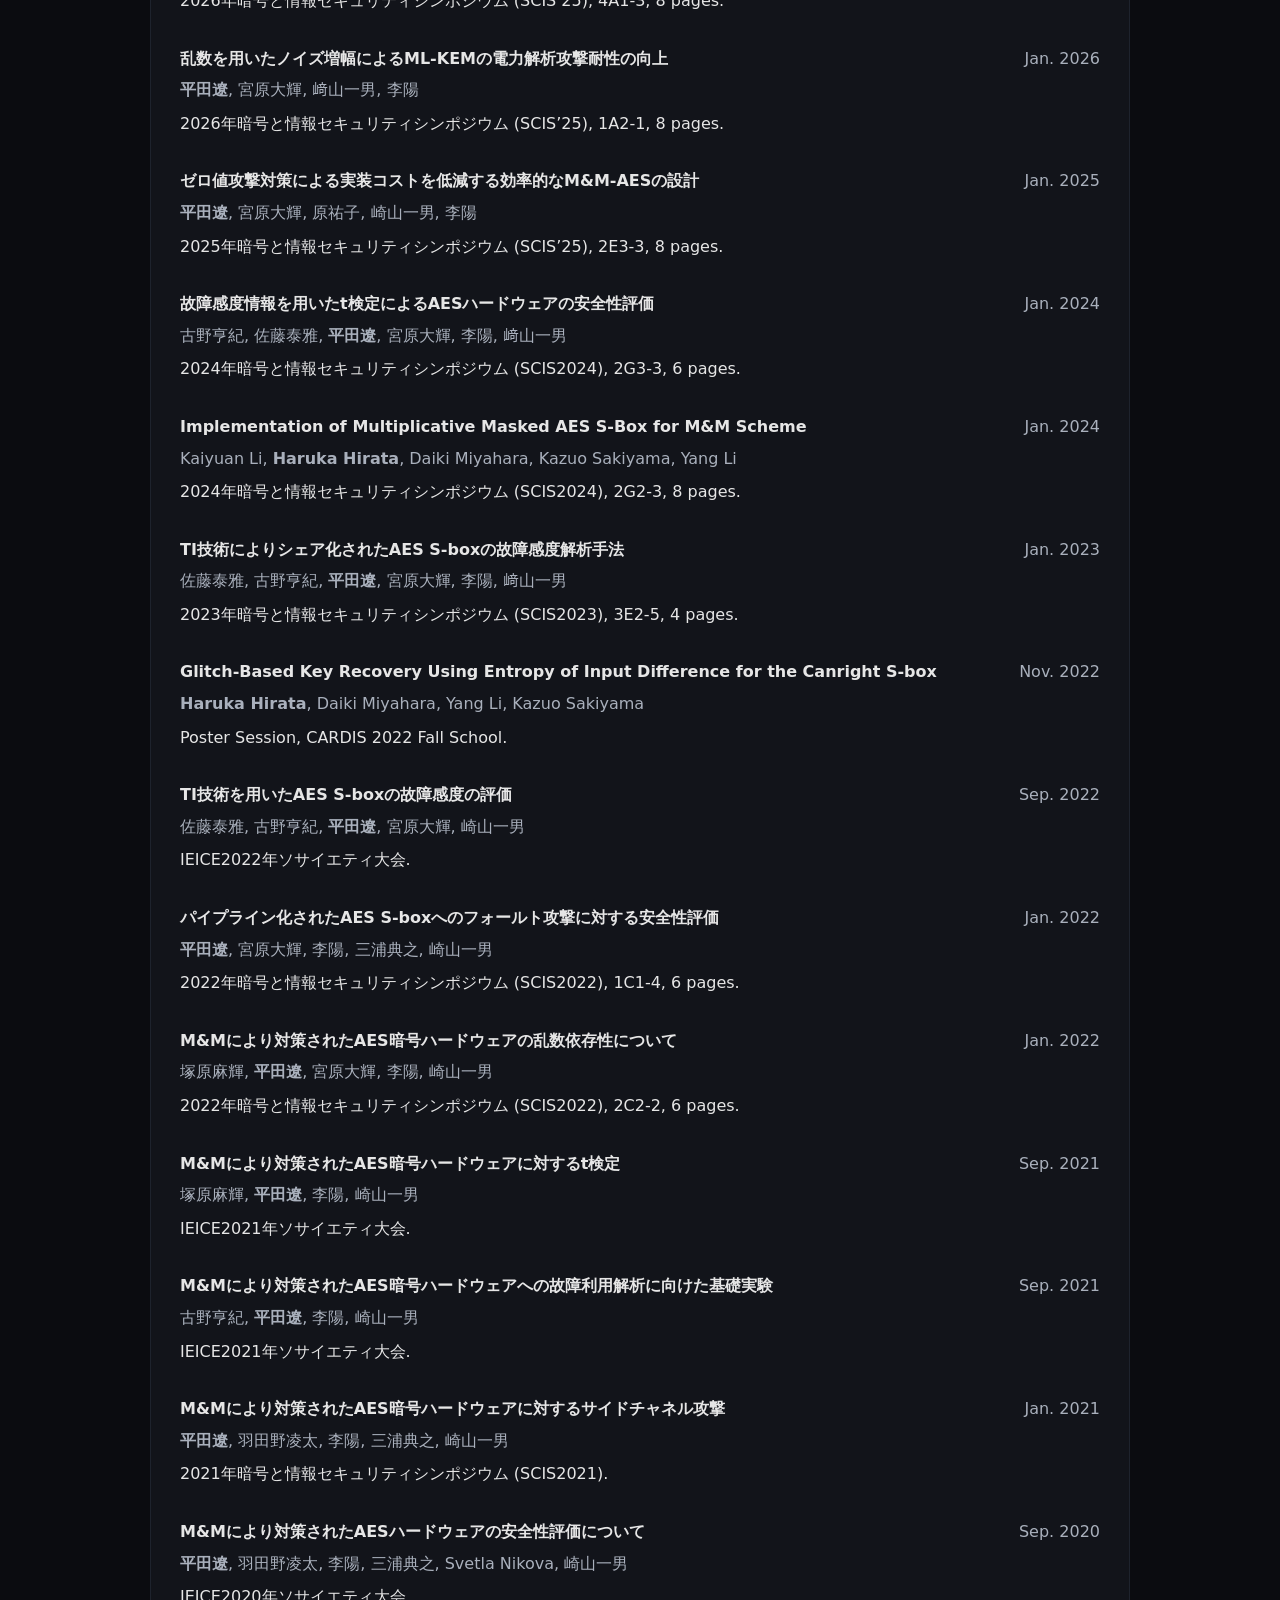
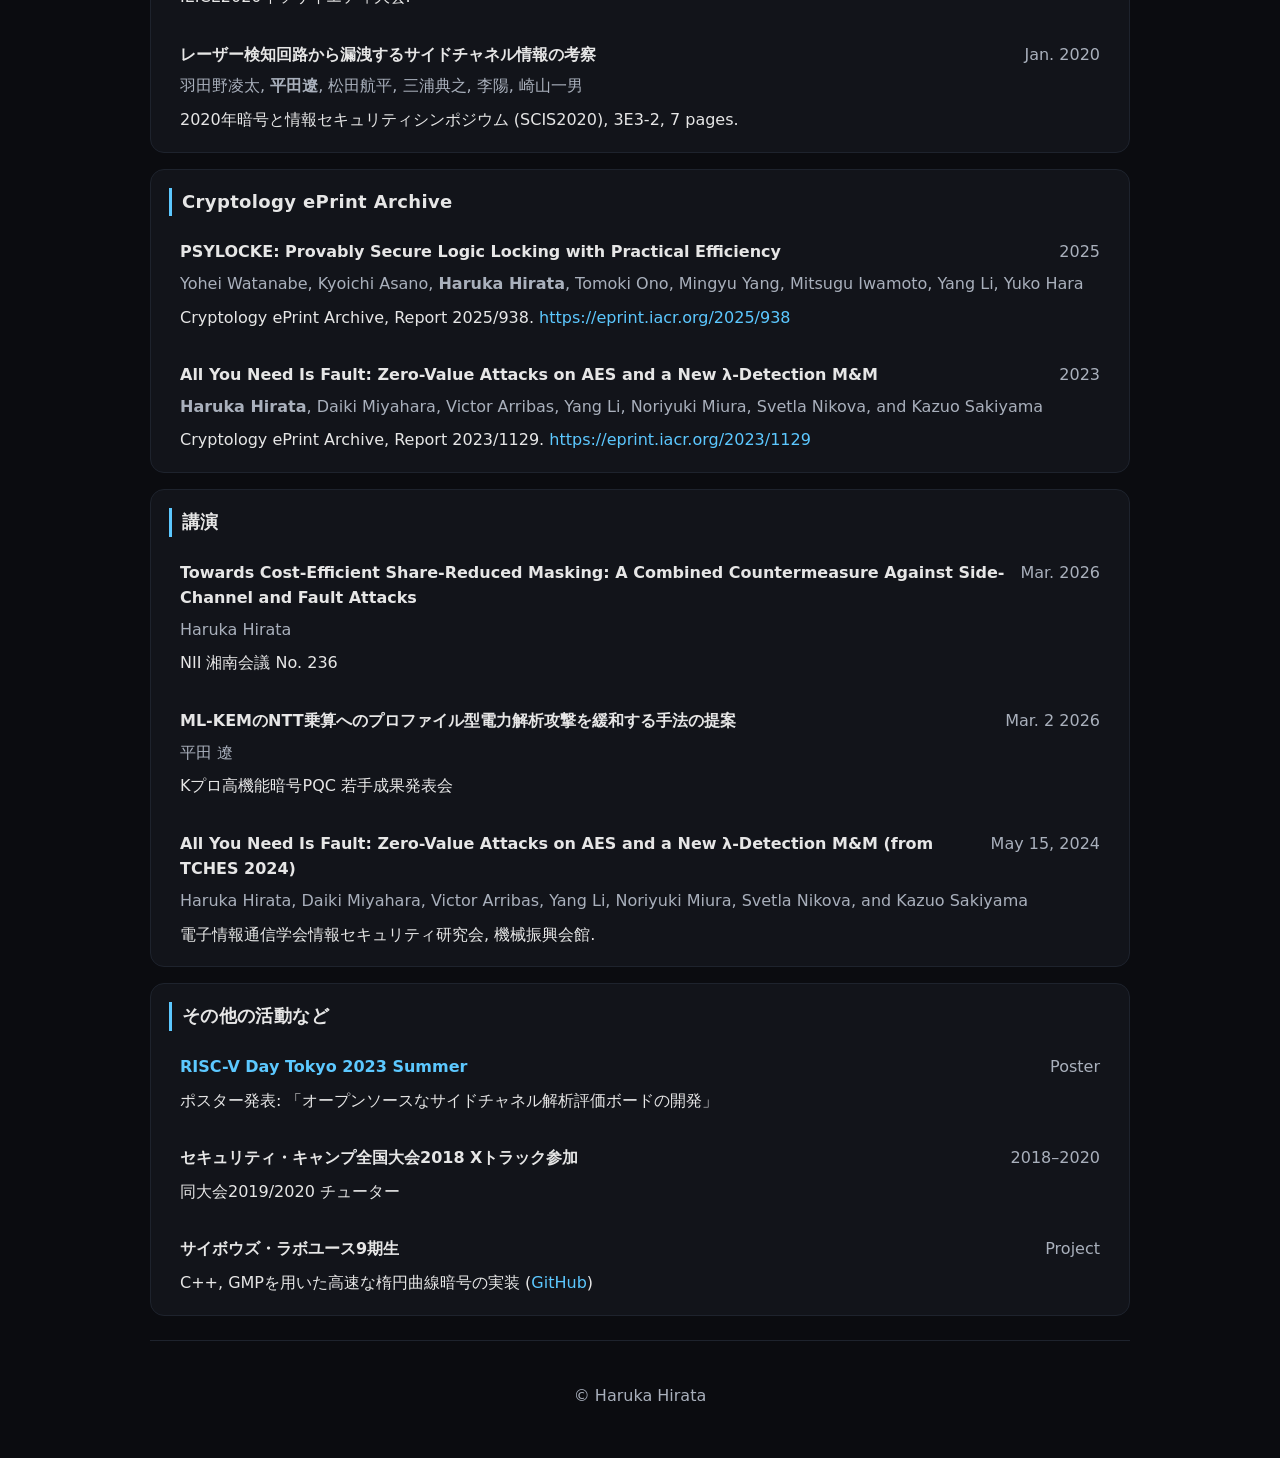
==== commit 78beed28: "Added ACTIVE 2026 information" ====
--- a/japanese/index.html
+++ b/japanese/index.html
@@ -3,7 +3,7 @@
 <head>
   <meta charset="UTF-8" />
   <meta name="viewport" content="width=device-width, initial-scale=1.0" />
-  <meta name="description" content="平田遼の研究プロフィールと研究業績一覧。暗号ハードウェアセキュリティ、サイドチャネル解析、フォールト解析。" />
+  <meta name="description" content="平田遼のプロフィールと研究業績一覧" />
   <meta name="robots" content="index,follow" />
   <title>平田 遼 | Haruka Hirata</title>
   <link href="https://fonts.googleapis.com/css2?family=Inter:wght@400;600&display=swap" rel="stylesheet" />
@@ -33,7 +33,6 @@
           <div class="meta mono">Haruka Hirata</div>
           <div class="body">
             <img src="https://sakiyama-lab.jp/wp-content/uploads/PXL_20240907_181517117-624x470.jpg" alt="Portrait of Haruka Hirata" style="max-width: 320px; width: 100%; height: auto; border-radius: 8px; margin: 0 10px 10px 0;" />
-            <img src="https://sakiyama-lab.jp/wp-content/uploads/IMG_1492-624x468.png" alt="YAMAHA MT-03" style="max-width: 320px; width: 100%; height: auto; border-radius: 8px; margin: 0 10px 10px 0;" />
             <p>博士研究員（学振PD）</p>
           </div>
         </li>
@@ -44,8 +43,7 @@
       <h2>研究テーマ</h2>
       <ul class="item-list">
         <li class="item">
-          <div class="title">フォールト解析，サイドチャネル解析</div>
-          <div class="meta mono">Focus</div>
+          <div class="title">故障利用解析，サイドチャネル解析</div>
         </li>
       </ul>
     </section>
@@ -111,6 +109,14 @@
       <h2>学会口頭発表（査読あり）</h2>
       <ul class="item-list">
         <li class="item">
+          <!-- <div class="title"><a href="#">Understanding the Impact of Compiler Optimization Flags on Side-Channel Leakage: A Case Study of ML-KEM Inverse NTT</a> </div> -->
+          <div class="title">Understanding the Impact of Compiler Optimization Flags on Side-Channel Leakage: A Case Study of ML-KEM Inverse NTT</div>
+          <div class="meta mono">2026-11</div>
+          <div class="sub"><strong>Haruka Hirata</strong>, Daiki Miyahara, Kazuo Sakiyama, Yang Li</div>
+          <div class="body">ACTIVE 2026 (Co-located with the 33rd ACM CCS), The Hague, The Netherlands, pp. 27-36. doi:10.1145/3847162.3849710 <a href="https://dl.acm.org/doi/10.1145/3847162.3849710">[ACM]</a> <a href="#">[PDF - To Appear]</a></div>
+        </li>
+
+        <li class="item">
           <div class="title"><a href="../publications/candar2025.html">Experimental Evaluations of Fault Sensitivity Imbalance for Masked AES Using t-Test and Entropy</a> <span class="label">CANDAR</span></div>
           <div class="meta mono">2025-11</div>
           <div class="sub"><strong>Haruka Hirata</strong>, Koki Furuno, Daiki Miyahara, Mitsugu Iwamoto, Kazuo Sakiyama, Yang Li</div>
@@ -147,6 +153,8 @@
     <section id="non-reviewed-presentations">
       <h2>学会口頭発表（査読なし）</h2>
       <ul class="item-list">
+        <li class="item"><div class="title">オープンソースなサイドチャネル解析評価ボード
+SHAMIKOの開発</div><div class="meta mono">Oct. 2026</div><div class="sub">大原遼太郎, <strong>平田遼</strong>, </div><div class="body">コンピュータセキュリティシンポジウム2026 (CSS’26).</div></li>
         <li class="item"><div class="title">ロジックロックを施したFeistel型暗号に対するLEDFA攻撃耐性の検討: Simeckを題材とした検討</div><div class="meta mono">Jan. 2026</div><div class="sub"><strong>平田遼</strong>, 宮原大輝, 原祐子, 﨑山一男, 李陽</div><div class="body">2026年暗号と情報セキュリティシンポジウム (SCIS’25), 4A1-3, 8 pages.</div></li>
         <li class="item"><div class="title">乱数を用いたノイズ増幅によるML-KEMの電力解析攻撃耐性の向上</div><div class="meta mono">Jan. 2026</div><div class="sub"><strong>平田遼</strong>, 宮原大輝, 﨑山一男, 李陽</div><div class="body">2026年暗号と情報セキュリティシンポジウム (SCIS’25), 1A2-1, 8 pages.</div></li>
         <li class="item"><div class="title">ゼロ値攻撃対策による実装コストを低減する効率的なM&amp;M-AESの設計</div><div class="meta mono">Jan. 2025</div><div class="sub"><strong>平田遼</strong>, 宮原大輝, 原祐子, 崎山一男, 李陽</div><div class="body">2025年暗号と情報セキュリティシンポジウム (SCIS’25), 2E3-3, 8 pages.</div></li>
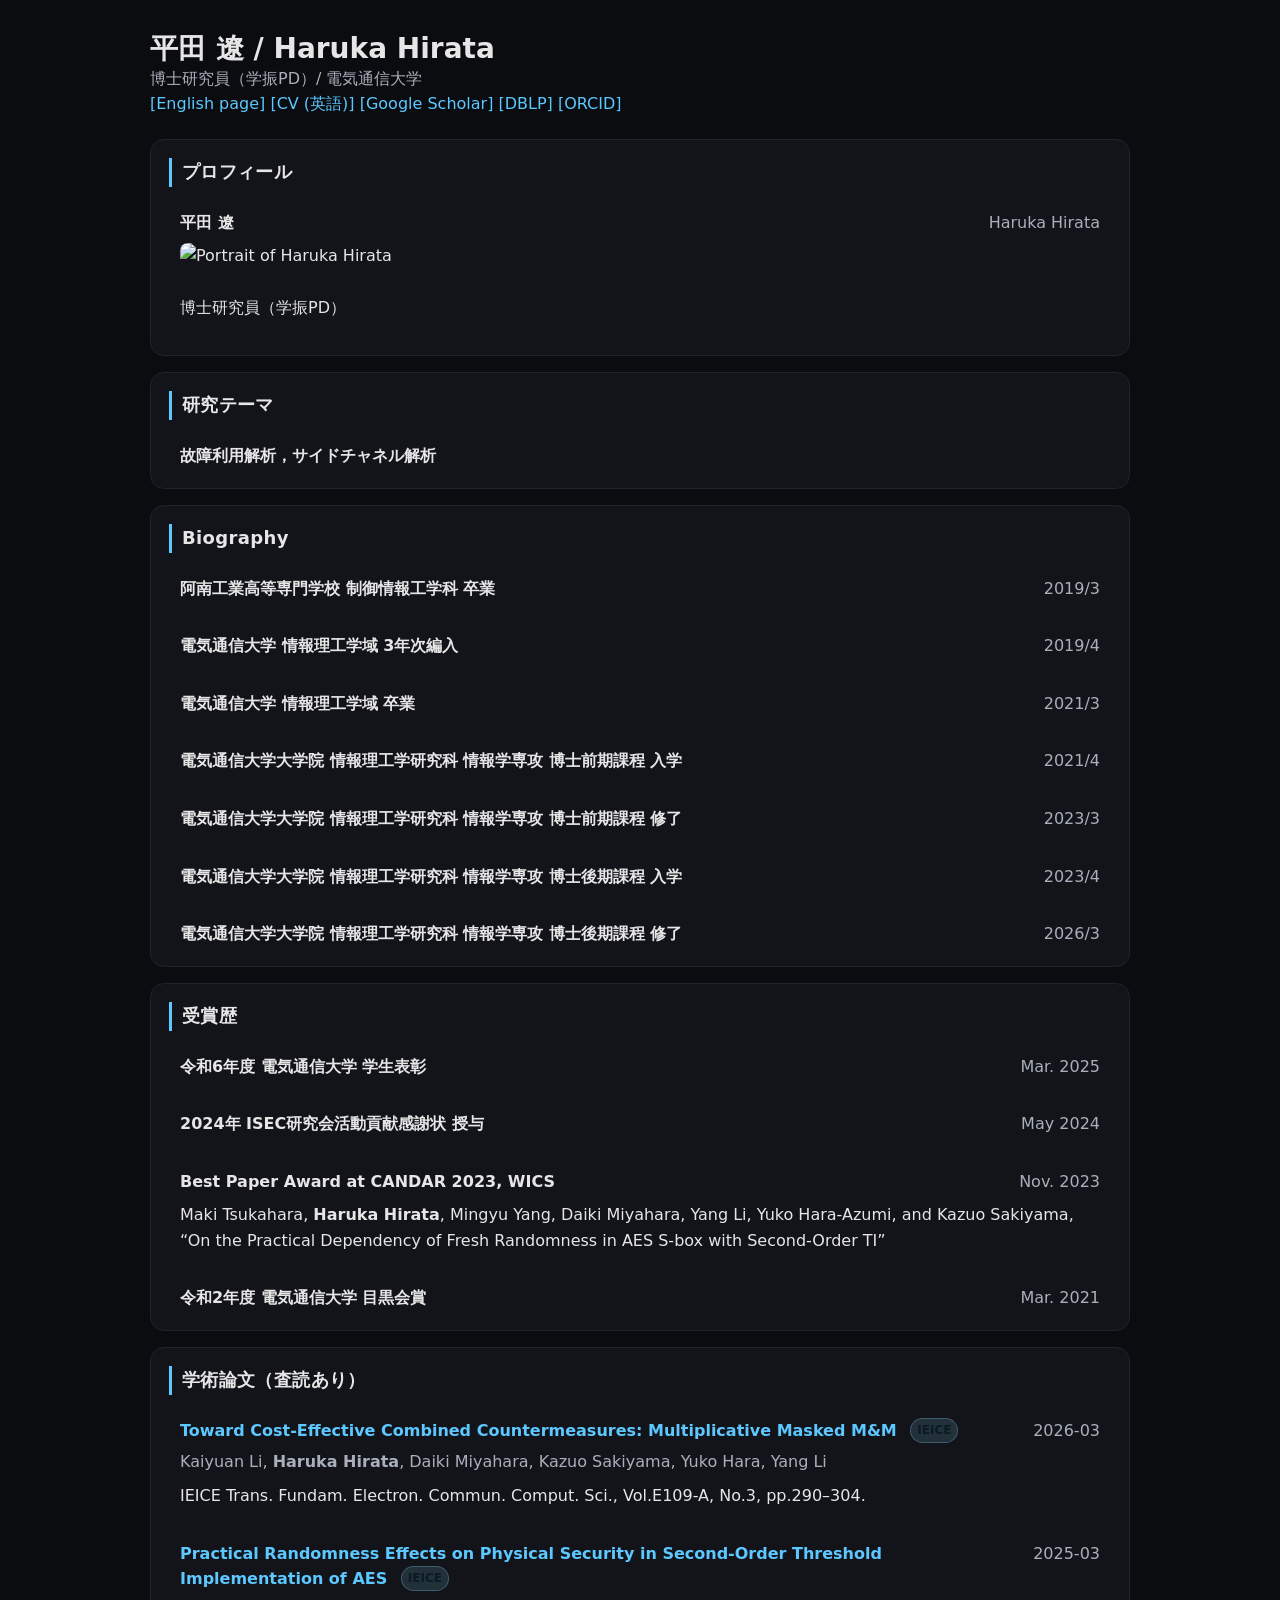
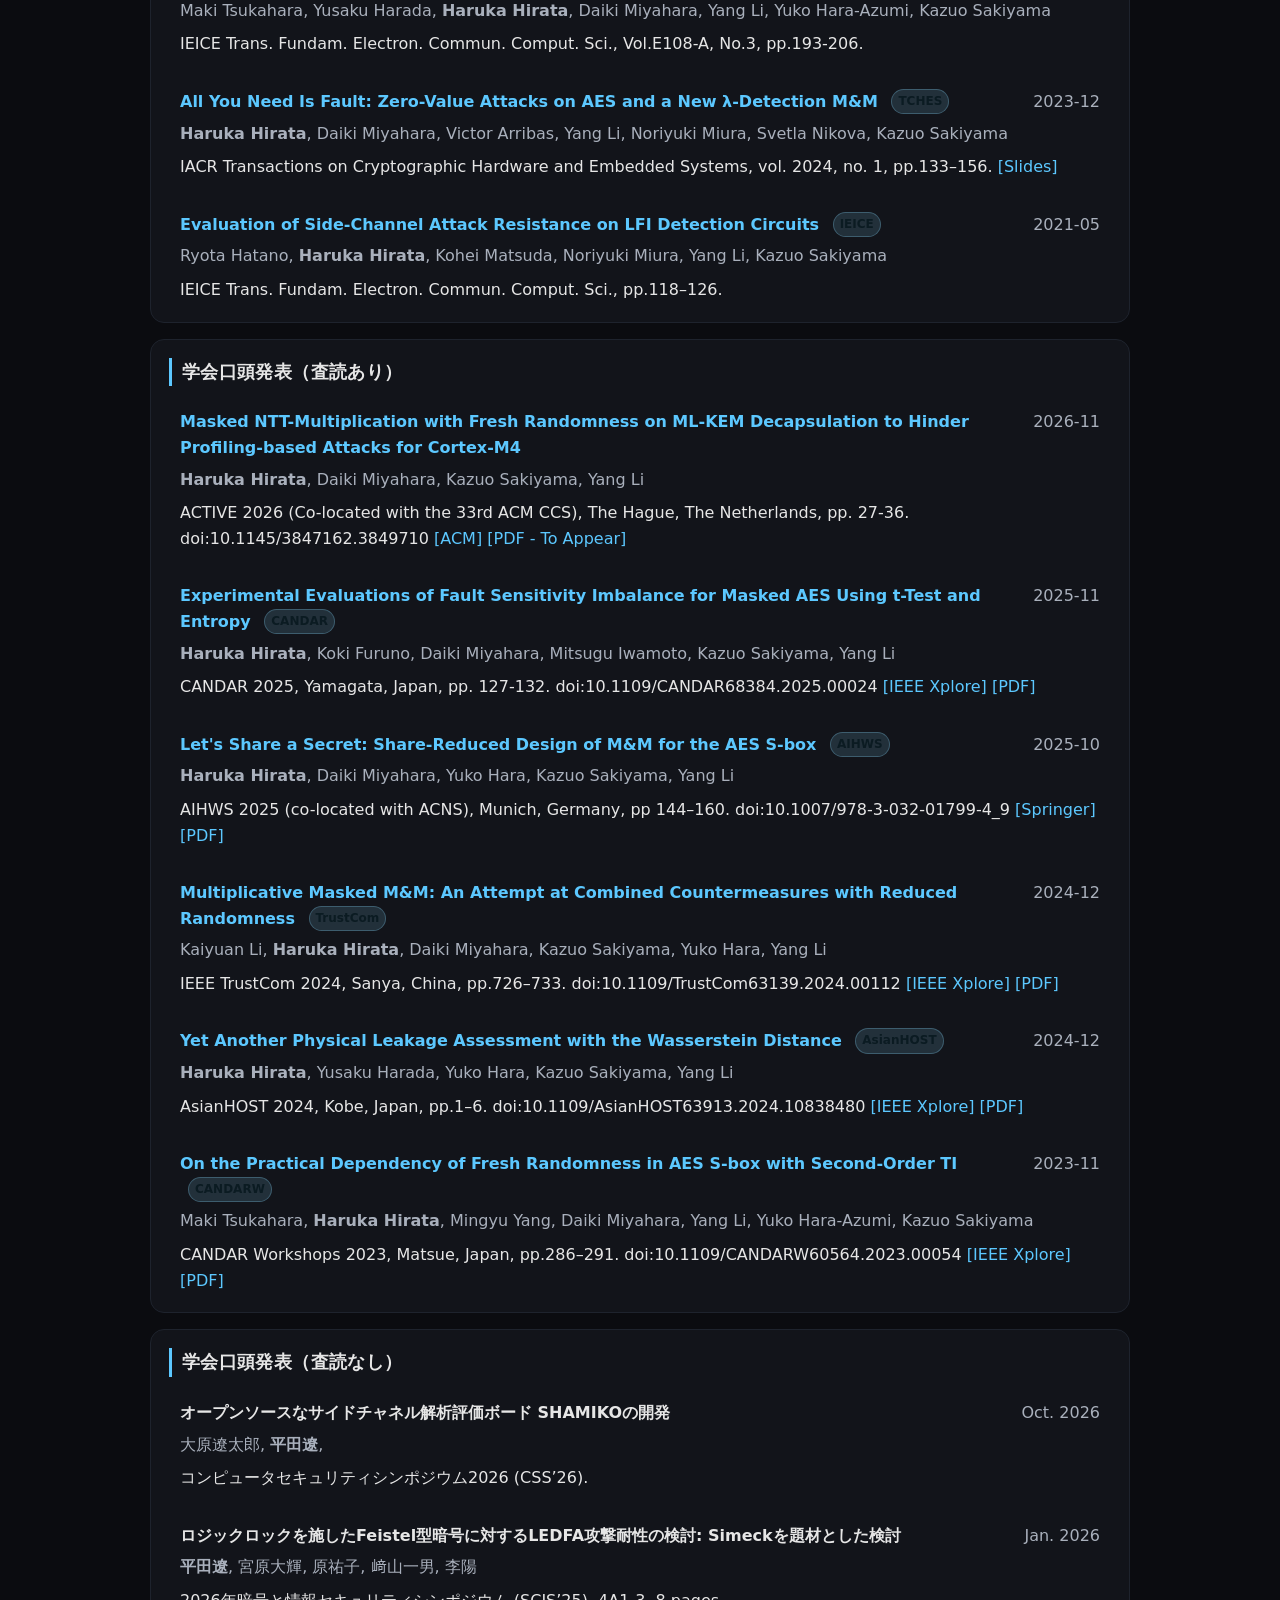
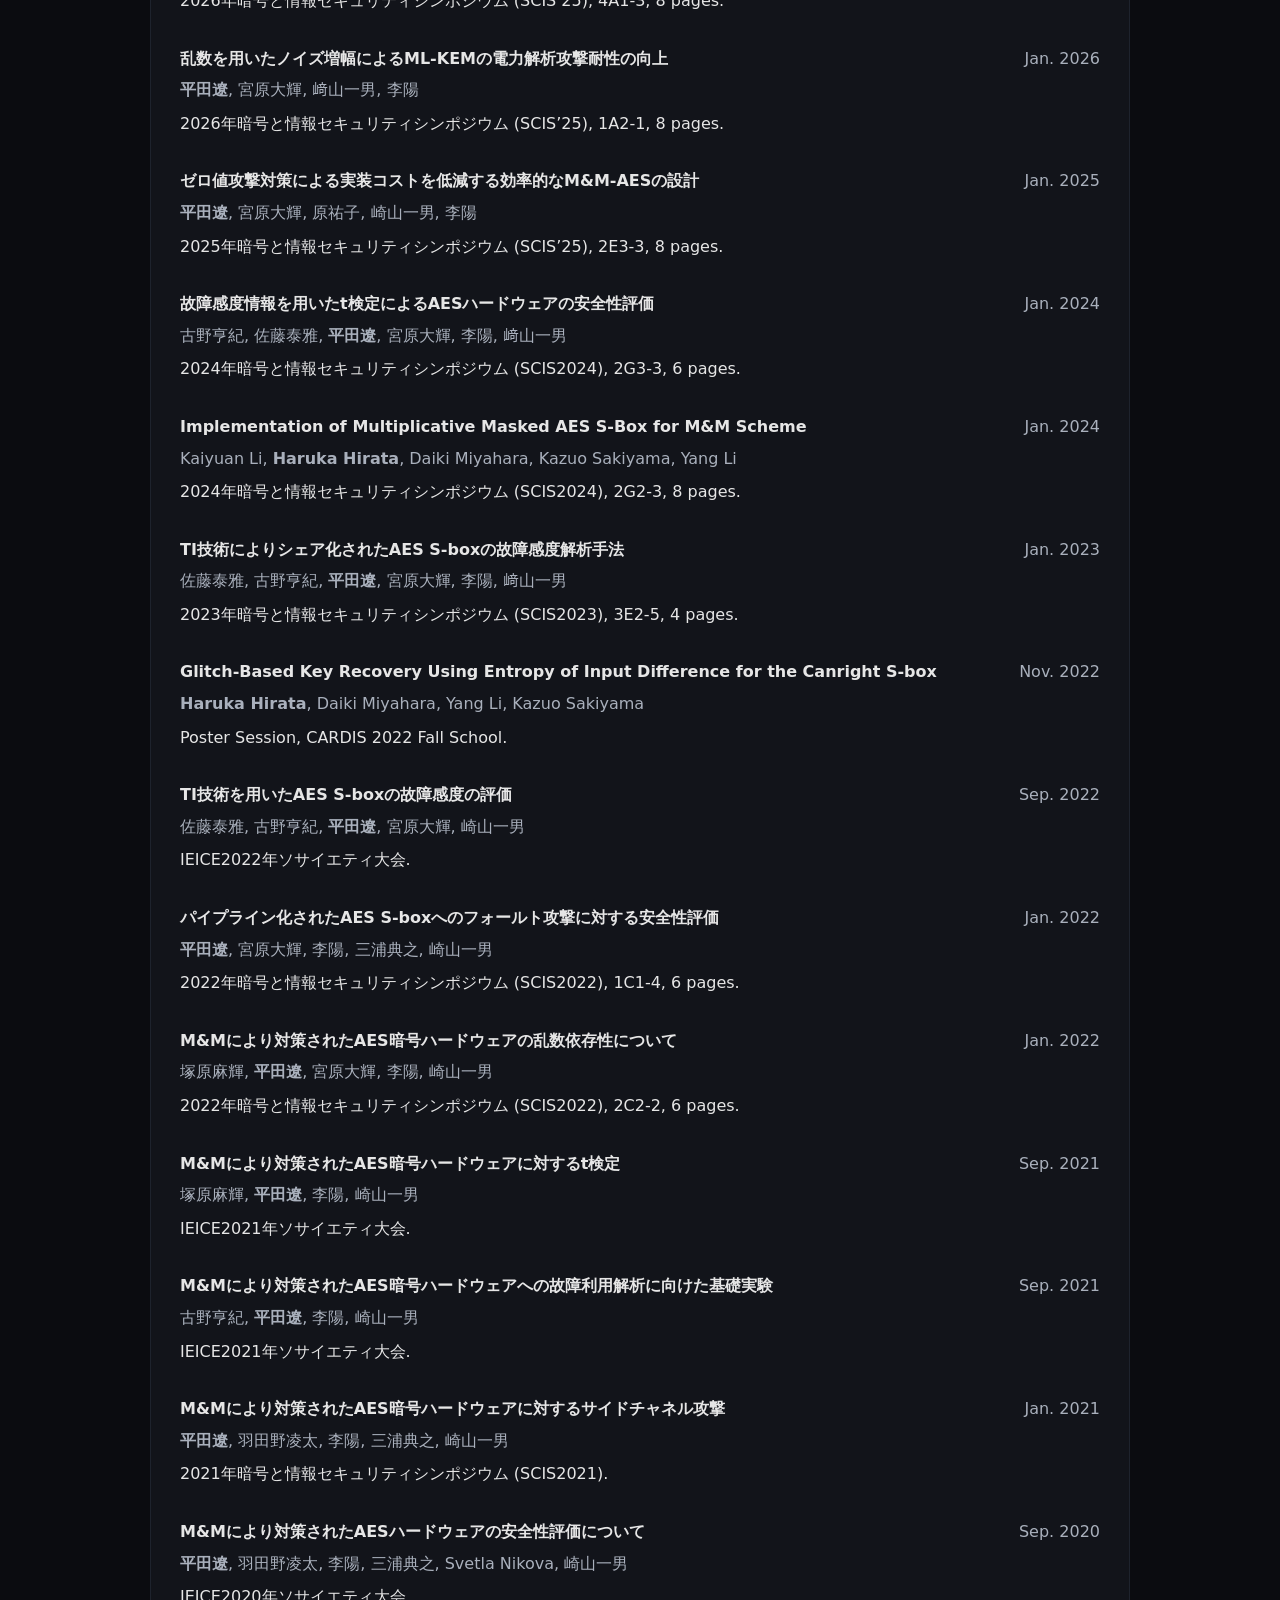
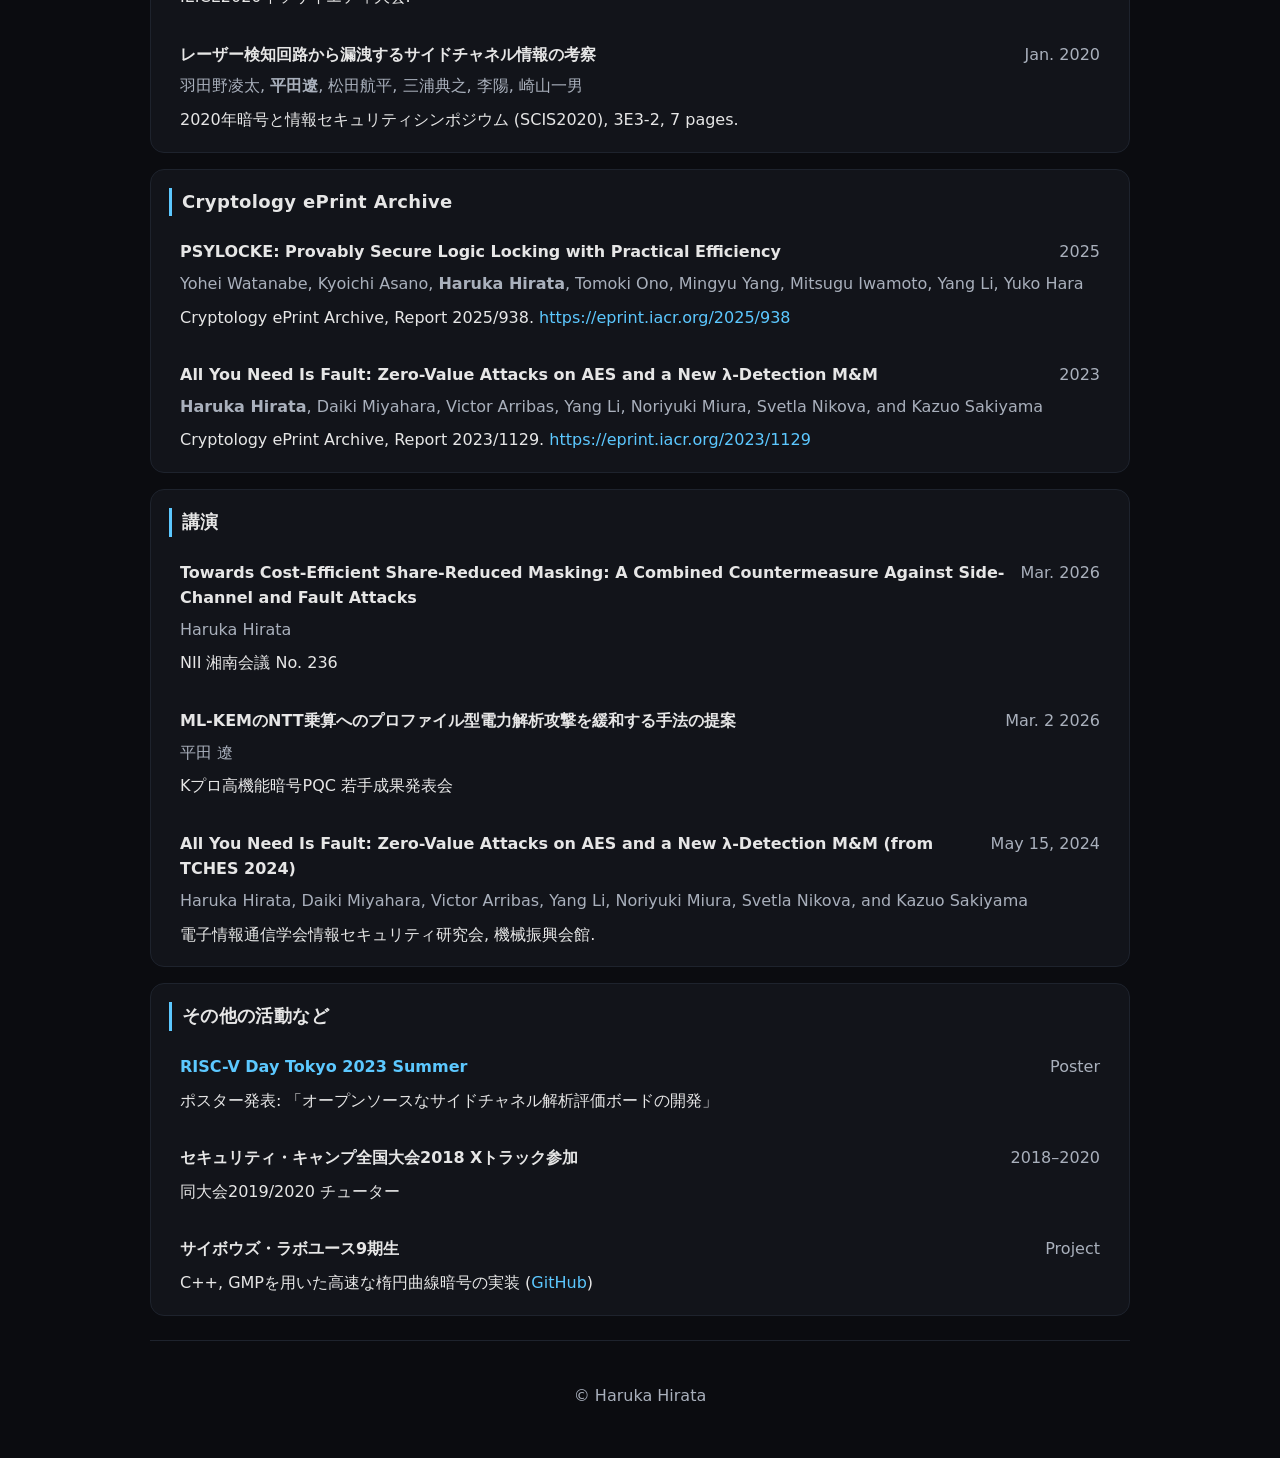
==== commit 12526612: "Update ACTIVE2026" ====
--- a/japanese/index.html
+++ b/japanese/index.html
@@ -109,8 +109,7 @@
       <h2>学会口頭発表（査読あり）</h2>
       <ul class="item-list">
         <li class="item">
-          <!-- <div class="title"><a href="#">Understanding the Impact of Compiler Optimization Flags on Side-Channel Leakage: A Case Study of ML-KEM Inverse NTT</a> </div> -->
-          <div class="title">Understanding the Impact of Compiler Optimization Flags on Side-Channel Leakage: A Case Study of ML-KEM Inverse NTT</div>
+          <div class="title"><a href="../publications/active2026.html">Masked NTT-Multiplication with Fresh Randomness on ML-KEM Decapsulation to Hinder Profiling-based Attacks for Cortex-M4</a> </div>
           <div class="meta mono">2026-11</div>
           <div class="sub"><strong>Haruka Hirata</strong>, Daiki Miyahara, Kazuo Sakiyama, Yang Li</div>
           <div class="body">ACTIVE 2026 (Co-located with the 33rd ACM CCS), The Hague, The Netherlands, pp. 27-36. doi:10.1145/3847162.3849710 <a href="https://dl.acm.org/doi/10.1145/3847162.3849710">[ACM]</a> <a href="#">[PDF - To Appear]</a></div>
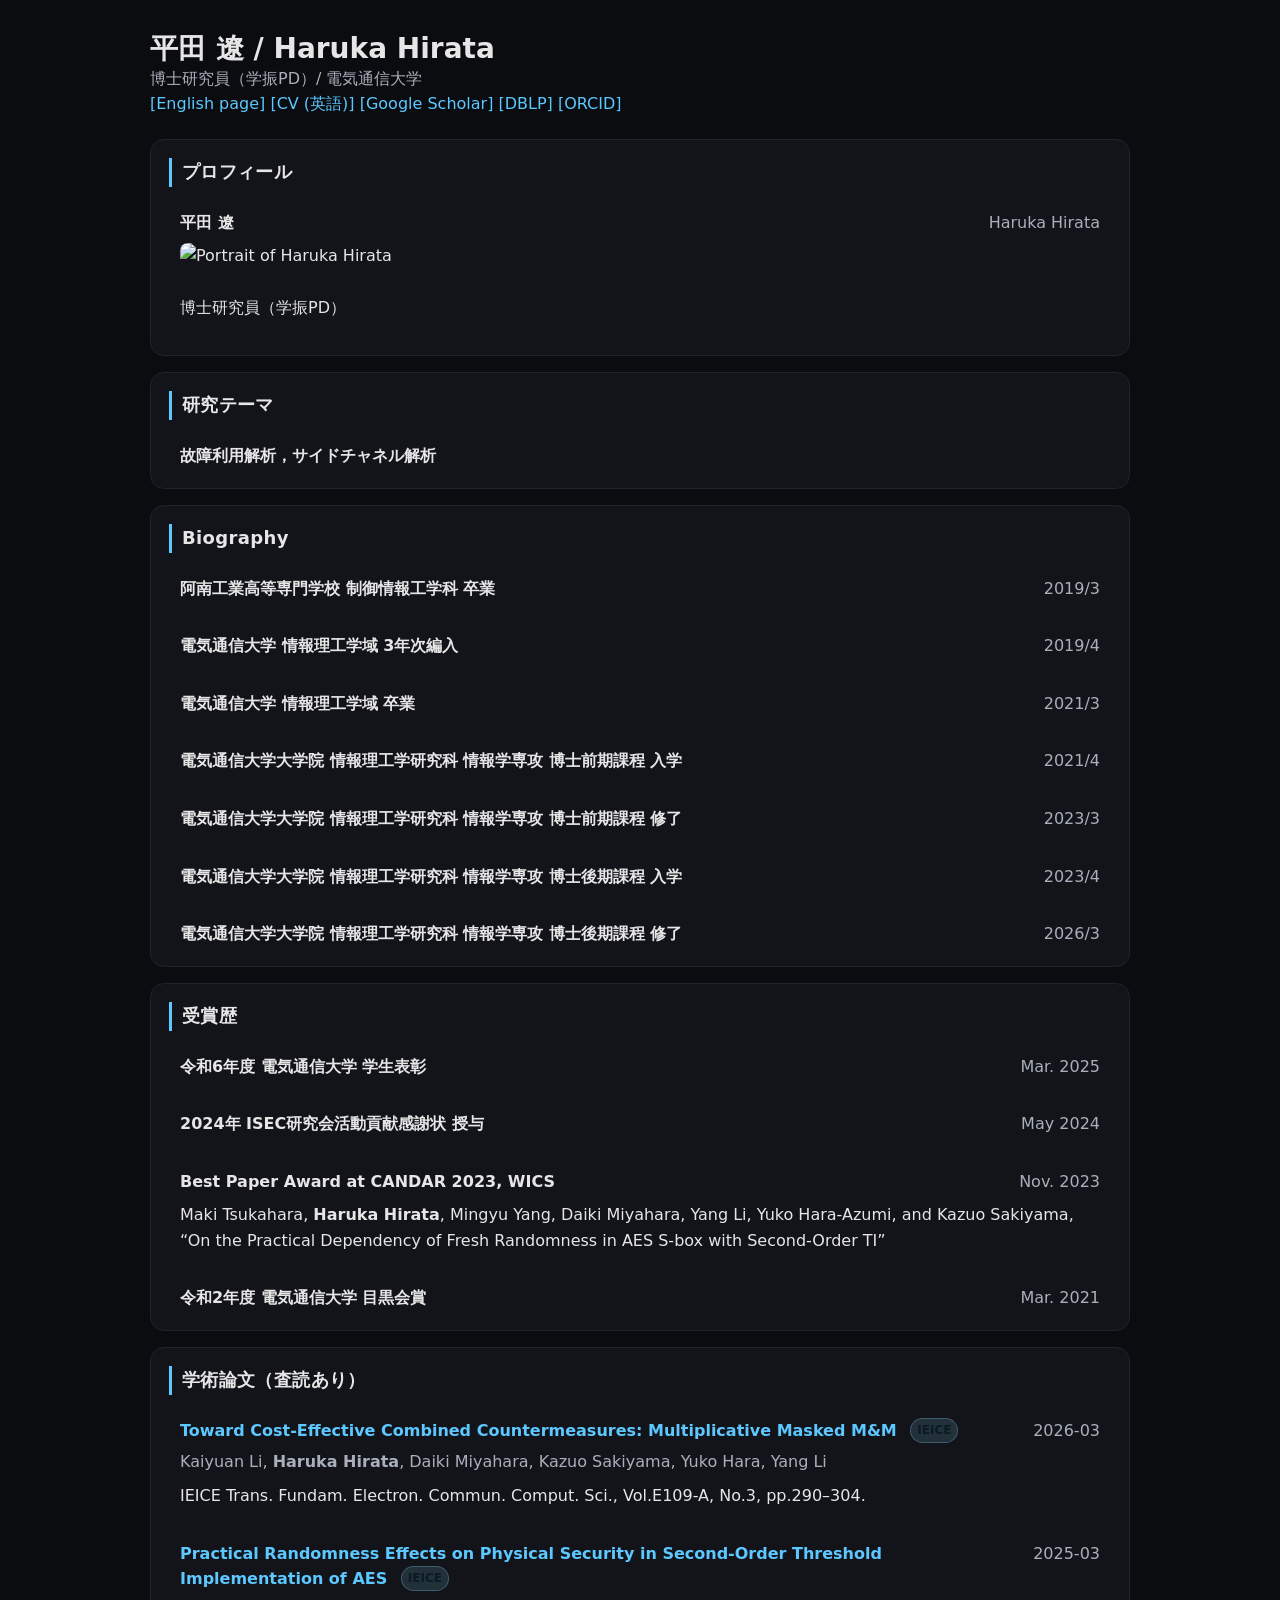
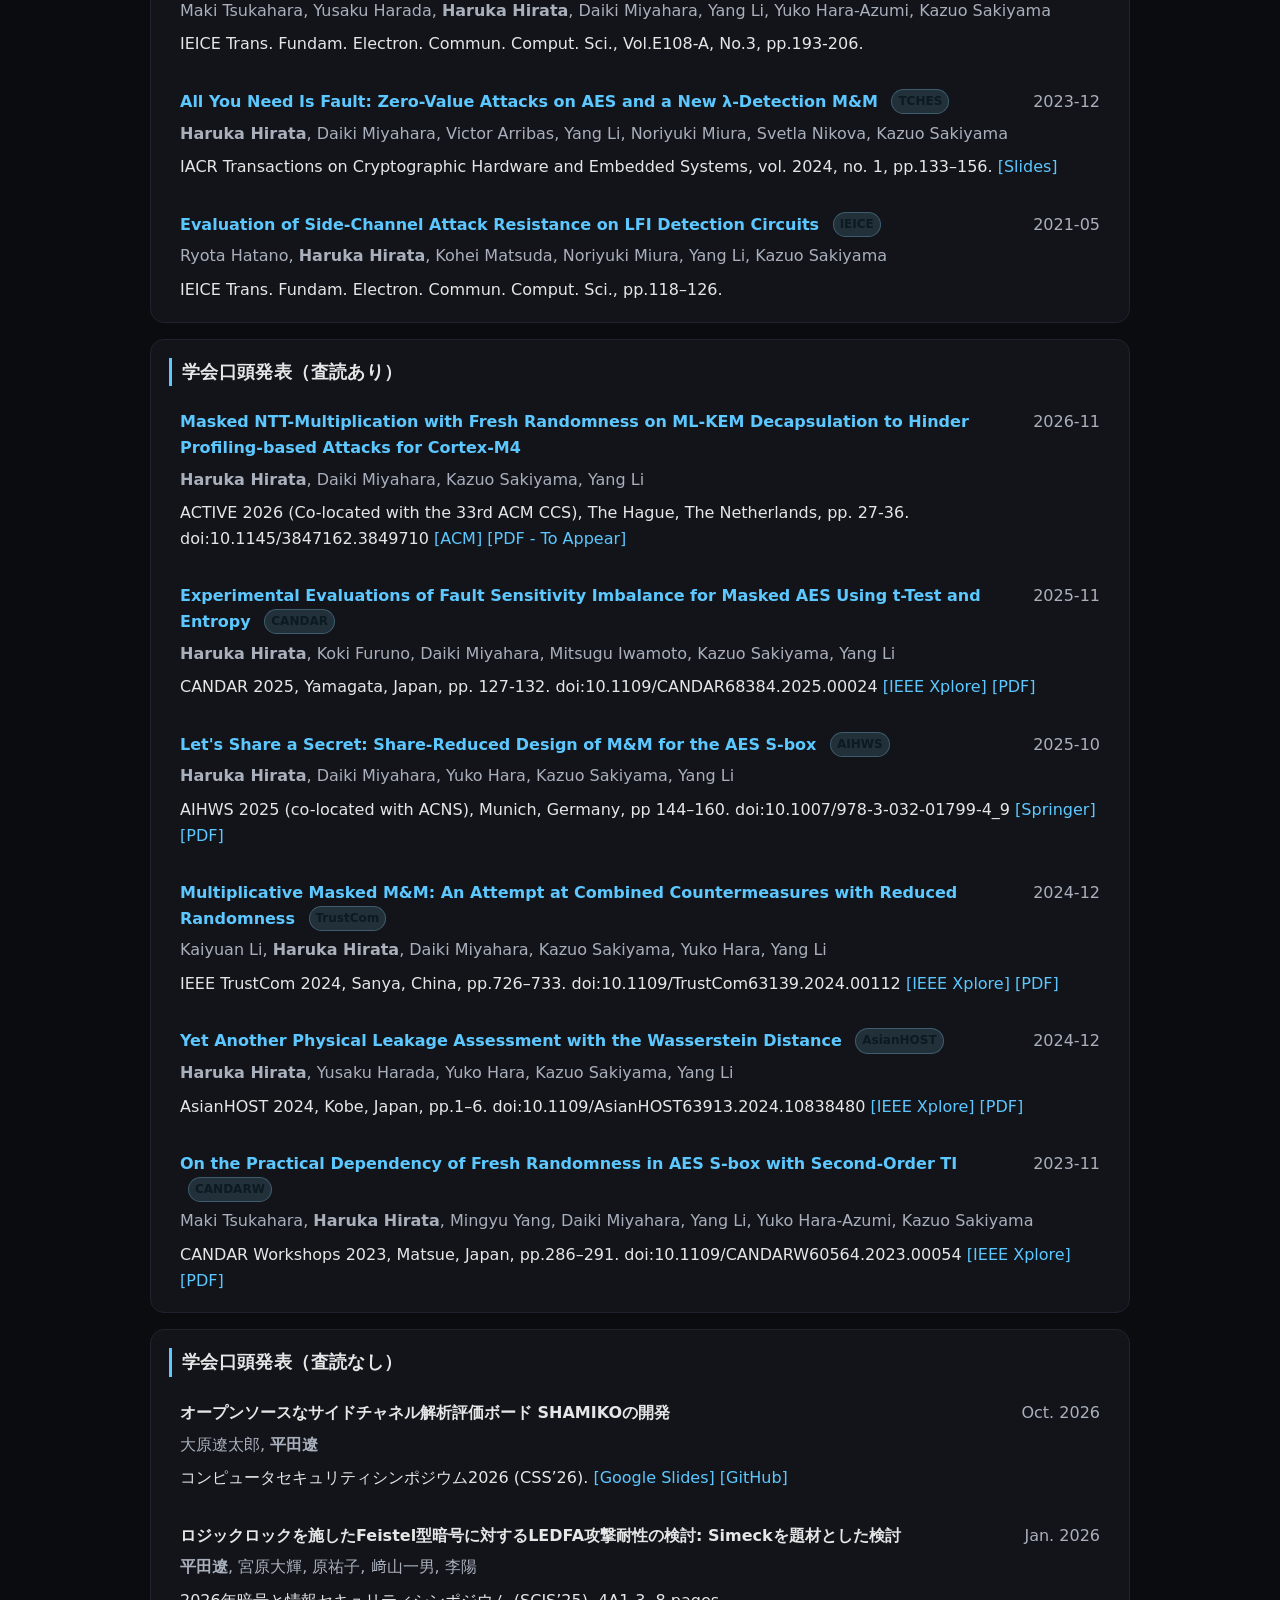
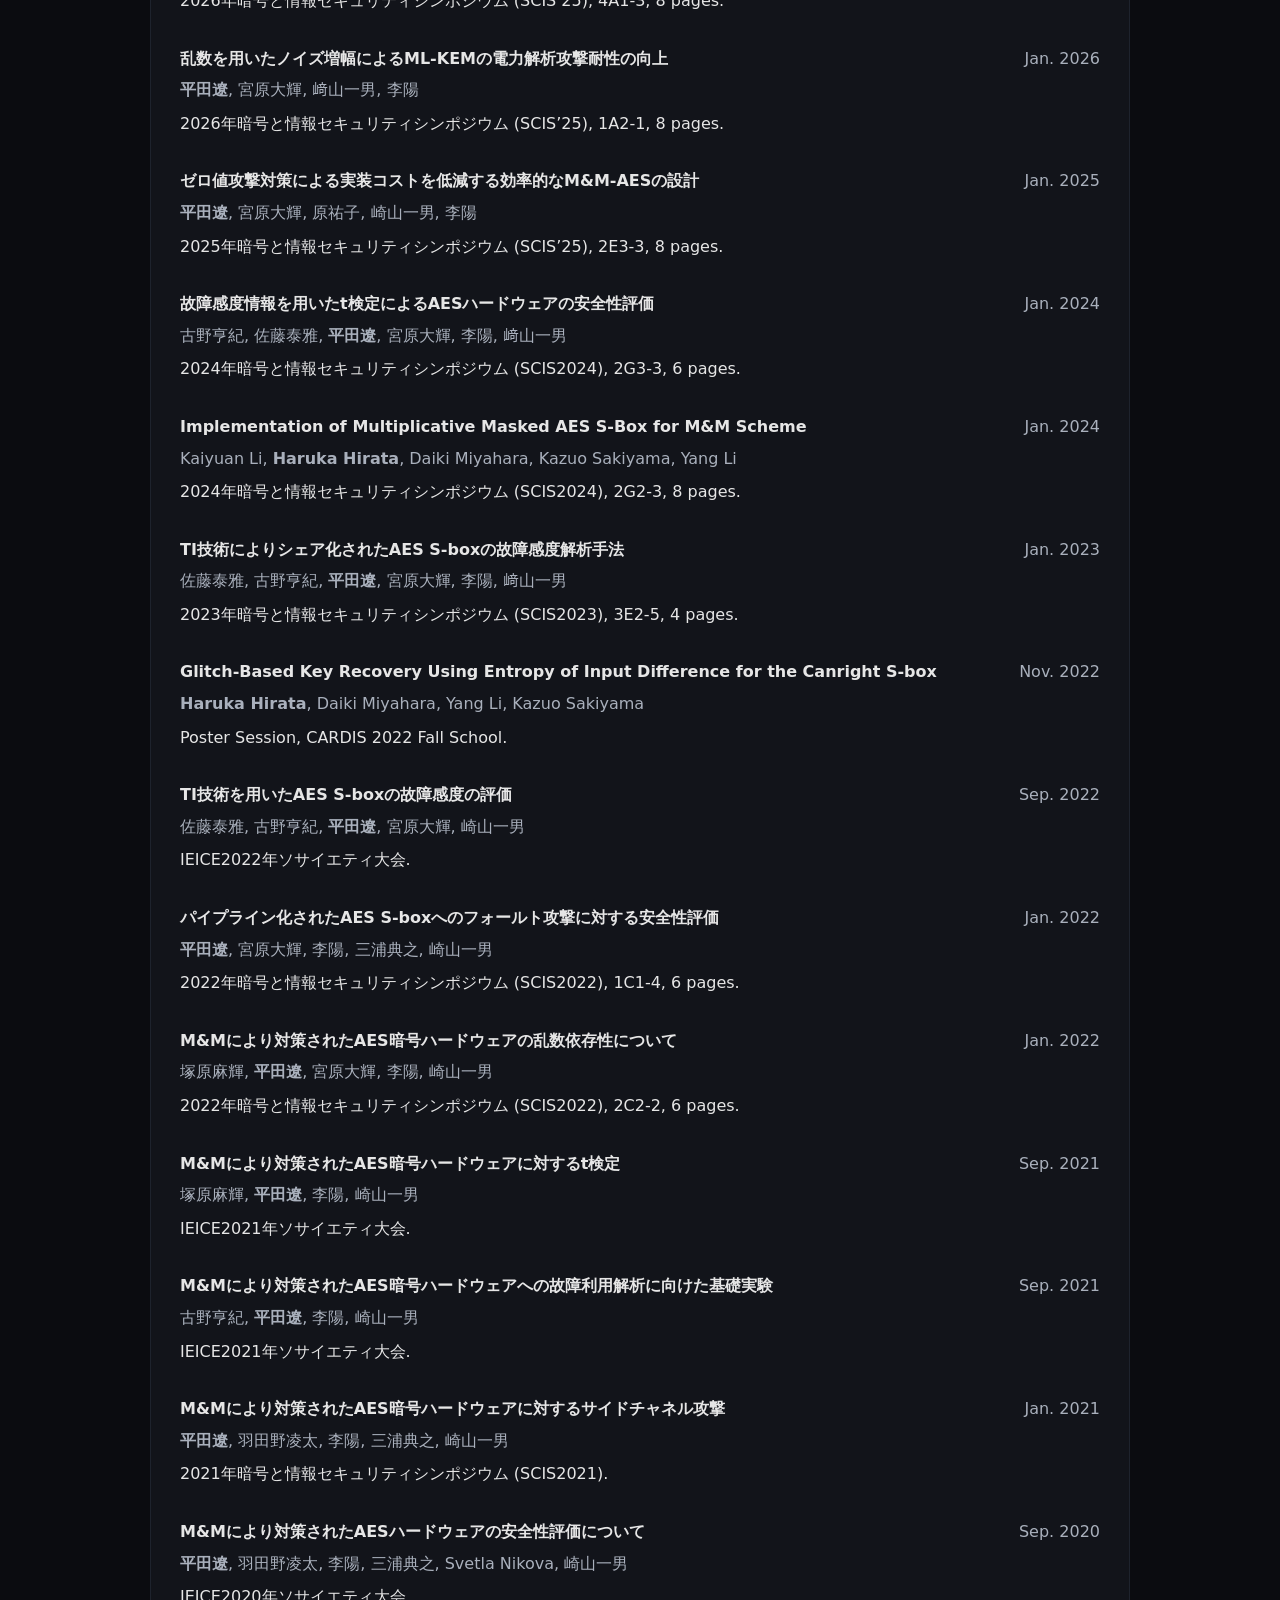
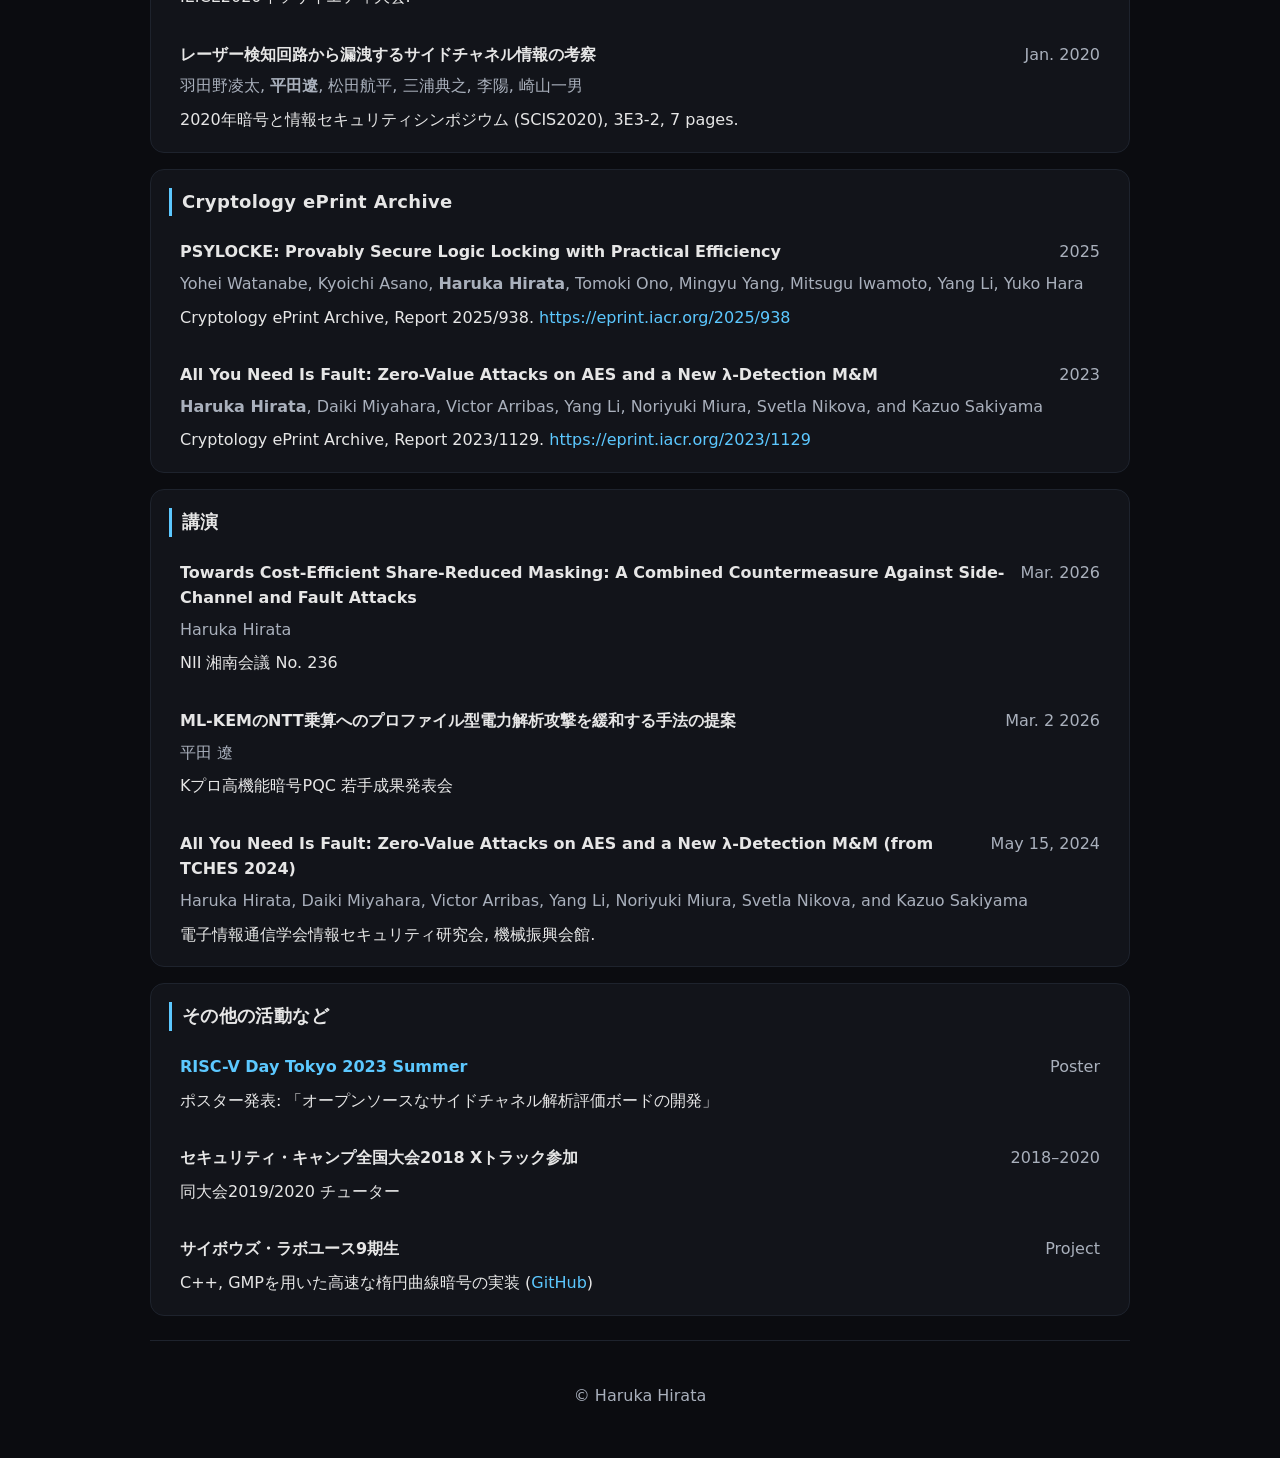
==== commit 6a7b4508: "Update SHAMIKO" ====
--- a/japanese/index.html
+++ b/japanese/index.html
@@ -153,7 +153,7 @@
       <h2>学会口頭発表（査読なし）</h2>
       <ul class="item-list">
         <li class="item"><div class="title">オープンソースなサイドチャネル解析評価ボード
-SHAMIKOの開発</div><div class="meta mono">Oct. 2026</div><div class="sub">大原遼太郎, <strong>平田遼</strong>, </div><div class="body">コンピュータセキュリティシンポジウム2026 (CSS’26).</div></li>
+SHAMIKOの開発</div><div class="meta mono">Oct. 2026</div><div class="sub">大原遼太郎, <strong>平田遼</strong></div> <div class="body">コンピュータセキュリティシンポジウム2026 (CSS’26). <a href="https://docs.google.com/presentation/d/1QujOsXOus6CJoCRsoCZa-Y8nQINy22gyHVypMV2rqI0">[Google Slides]</a> <a href="https://github.com/SHAMIKO-project/SHAMIKO-board">[GitHub]</a> </div></li>
         <li class="item"><div class="title">ロジックロックを施したFeistel型暗号に対するLEDFA攻撃耐性の検討: Simeckを題材とした検討</div><div class="meta mono">Jan. 2026</div><div class="sub"><strong>平田遼</strong>, 宮原大輝, 原祐子, 﨑山一男, 李陽</div><div class="body">2026年暗号と情報セキュリティシンポジウム (SCIS’25), 4A1-3, 8 pages.</div></li>
         <li class="item"><div class="title">乱数を用いたノイズ増幅によるML-KEMの電力解析攻撃耐性の向上</div><div class="meta mono">Jan. 2026</div><div class="sub"><strong>平田遼</strong>, 宮原大輝, 﨑山一男, 李陽</div><div class="body">2026年暗号と情報セキュリティシンポジウム (SCIS’25), 1A2-1, 8 pages.</div></li>
         <li class="item"><div class="title">ゼロ値攻撃対策による実装コストを低減する効率的なM&amp;M-AESの設計</div><div class="meta mono">Jan. 2025</div><div class="sub"><strong>平田遼</strong>, 宮原大輝, 原祐子, 崎山一男, 李陽</div><div class="body">2025年暗号と情報セキュリティシンポジウム (SCIS’25), 2E3-3, 8 pages.</div></li>
